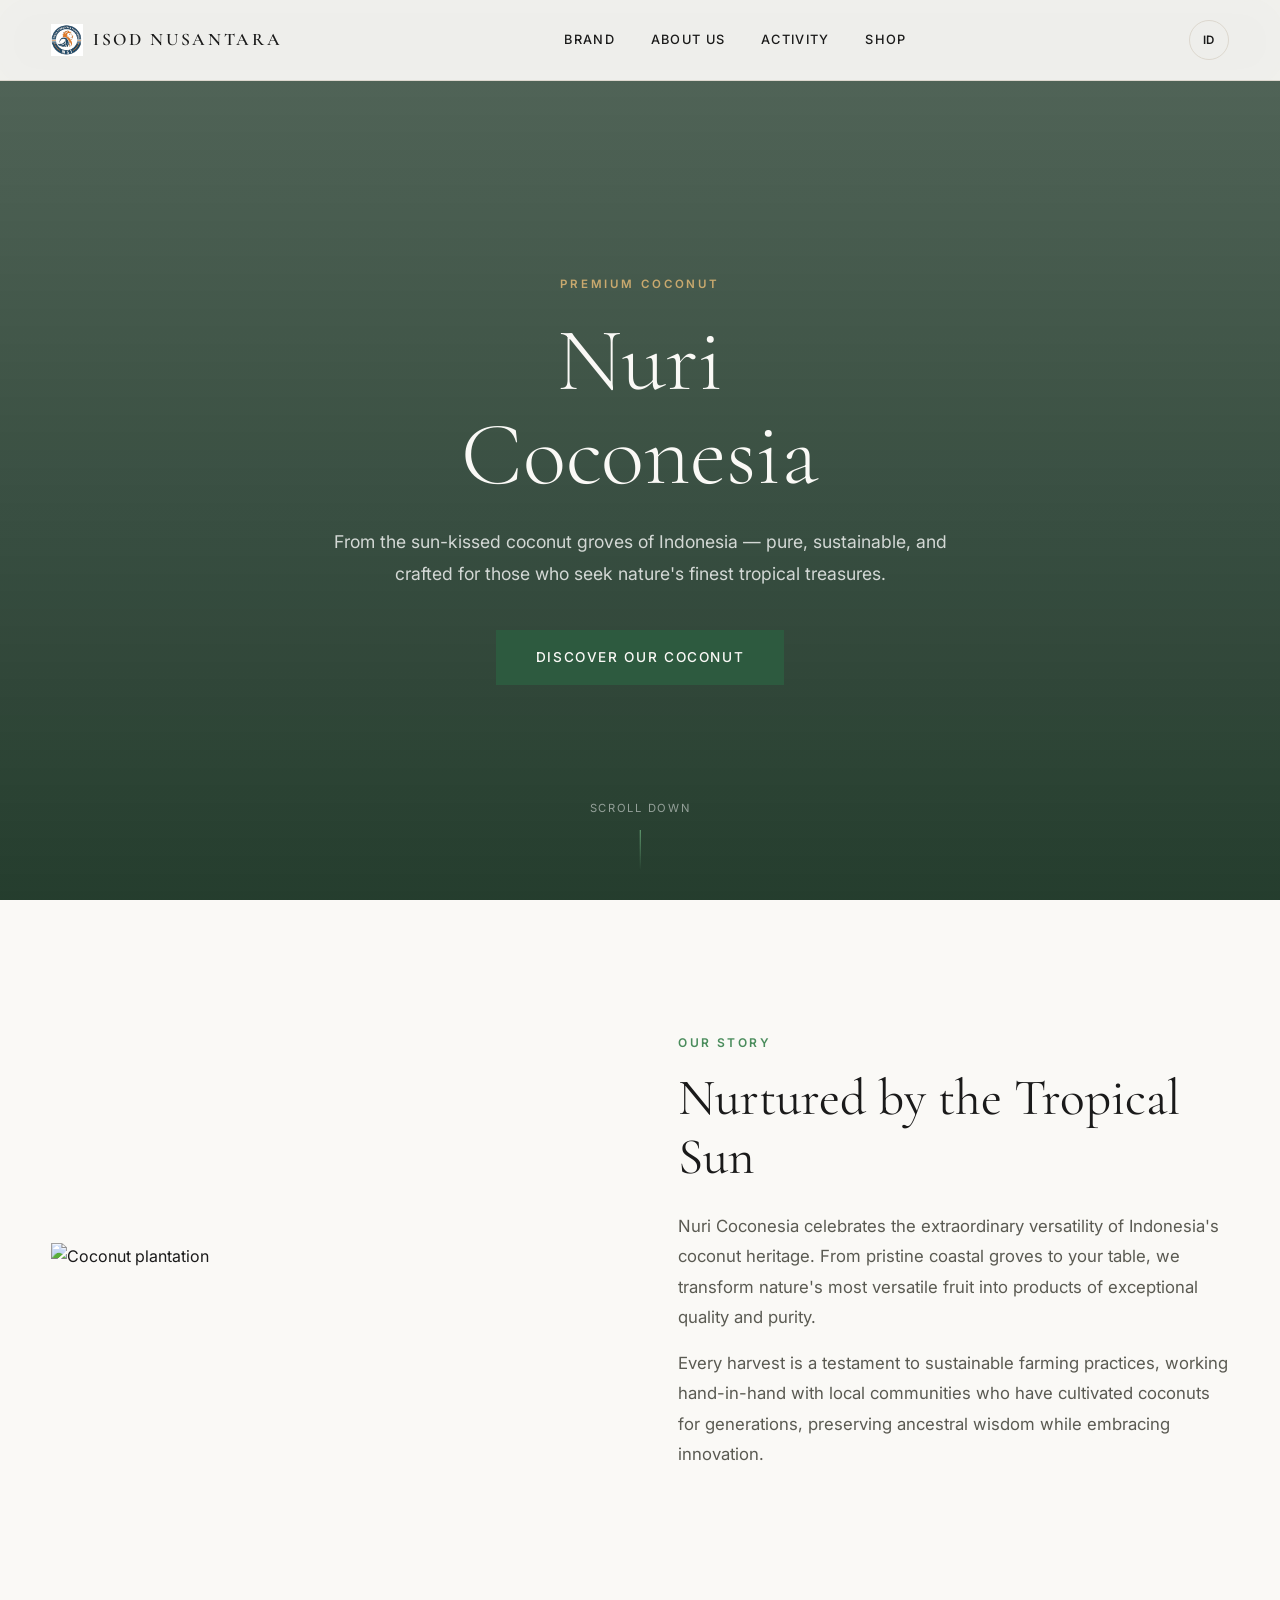
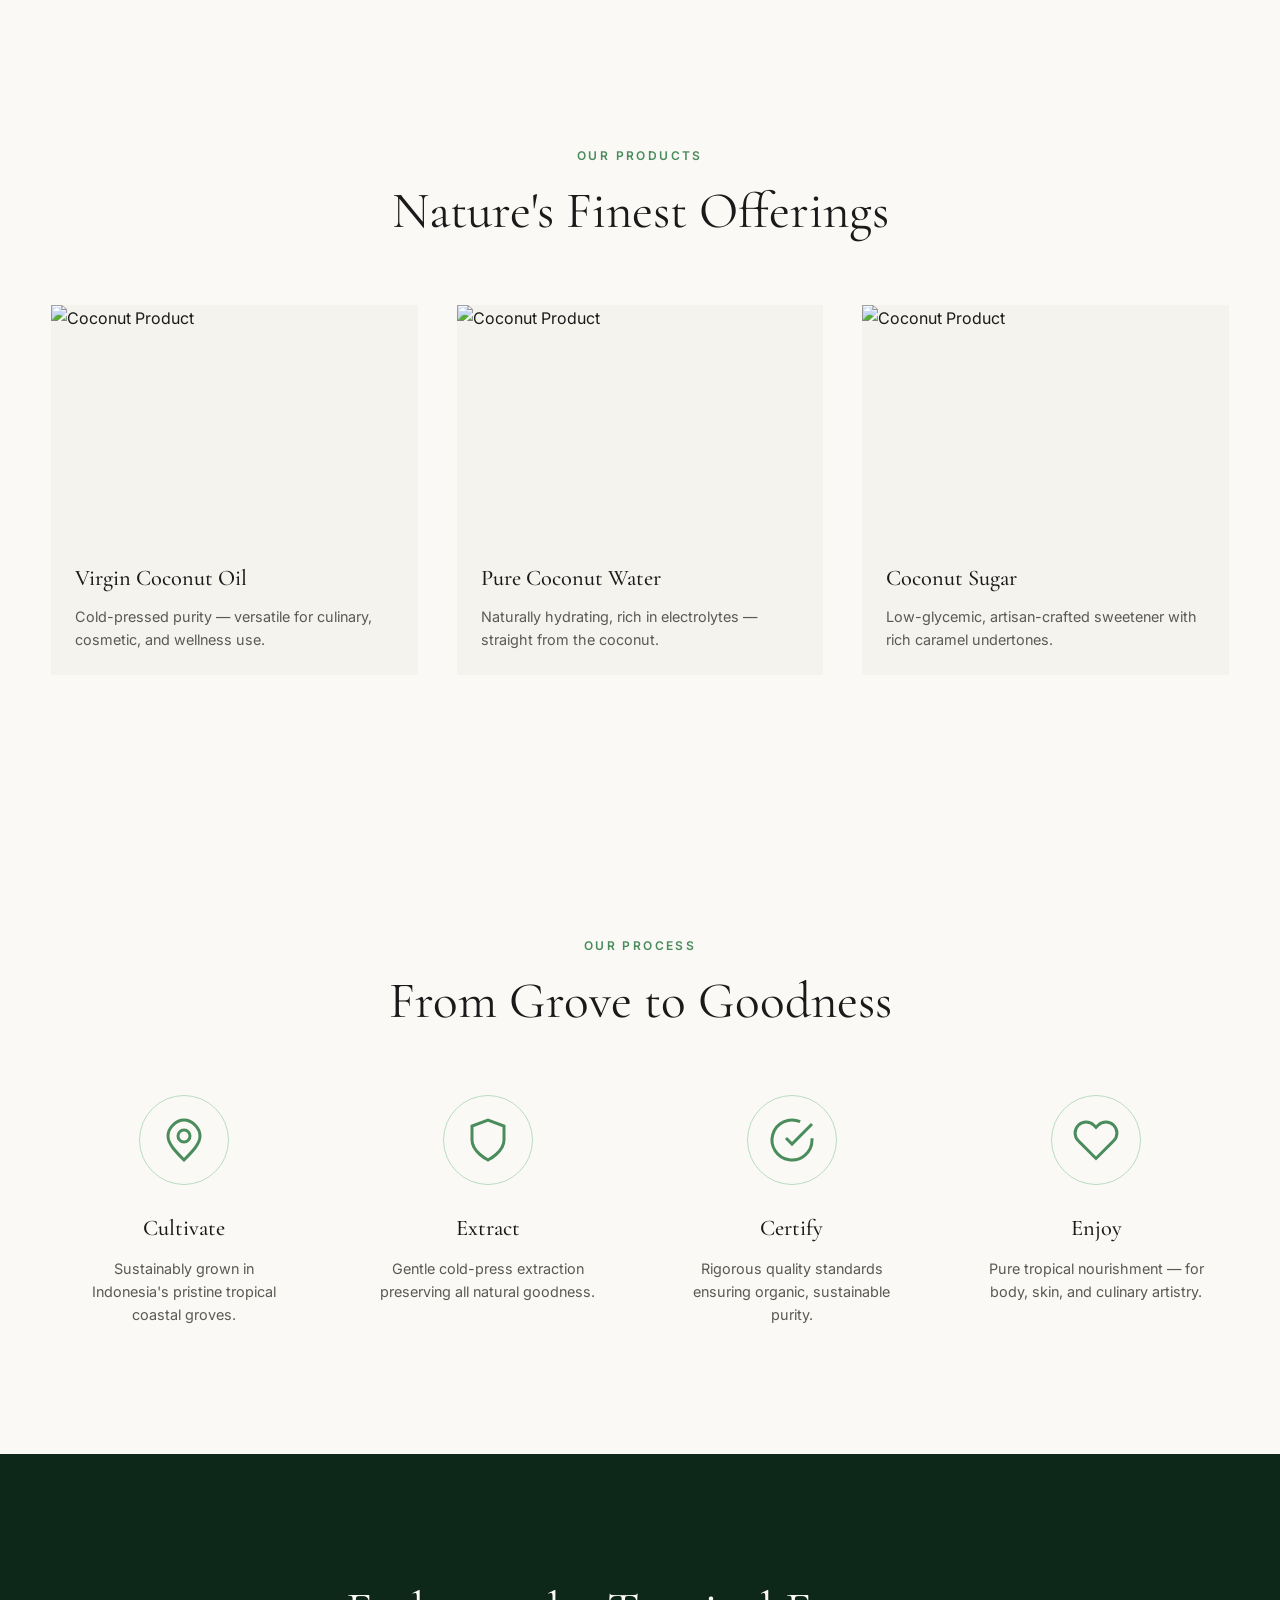
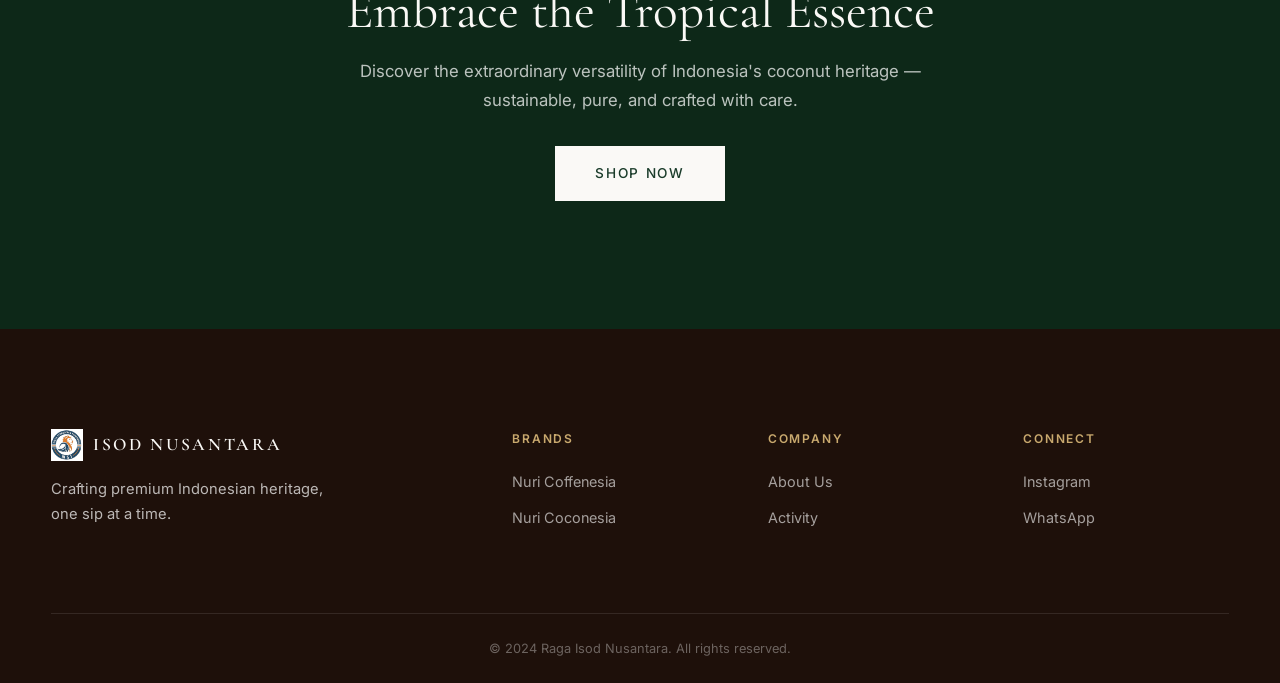
==== coconesia.html @ 6f3e3804 "Add files via upload" ====
<!DOCTYPE html>
<html lang="en">
<head>
    <meta charset="UTF-8">
    <meta name="viewport" content="width=device-width, initial-scale=1.0">
    <title>Nuri Coconesia — RAGA ISOD NUSANTARA</title>
    <link rel="icon" href="assets/img/favicon.png" type="image/x-icon">
    <link rel="preconnect" href="https://fonts.googleapis.com">
    <link rel="preconnect" href="https://fonts.gstatic.com" crossorigin>
    <link href="https://fonts.googleapis.com/css2?family=Cormorant+Garamond:ital,wght@0,300;0,400;0,500;0,600;0,700;1,300;1,400&family=Inter:wght@300;400;500;600&display=swap" rel="stylesheet">
    <link rel="stylesheet" href="style.css">
</head>
<body class="brand-page coconesia-page">

    <!-- Header -->
    <header class="header header-solid" id="header">
        <div class="header-inner">
            <a href="index.html" class="logo">
                <img src="assets/img/favicon.png" alt="Logo" class="logo-img">
                <span class="logo-text">ISOD NUSANTARA</span>
            </a>
            <nav class="nav" id="nav">
                <a href="index.html#brands" class="nav-link" data-i18n="nav_brand">Brand</a>
                <a href="company.html" class="nav-link" data-i18n="nav_about">About Us</a>
                <a href="#activity" class="nav-link" data-i18n="nav_activity">Activity</a>
                <a href="#shop" class="nav-link" data-i18n="nav_shop">Shop</a>
            </nav>
            <div class="header-actions">
                <button class="lang-toggle" id="langToggle" aria-label="Switch Language">
                    <span class="lang-label" id="langLabel">ID</span>
                </button>
                <button class="mobile-menu-btn" id="mobileMenuBtn" aria-label="Menu">
                    <span></span>
                    <span></span>
                    <span></span>
                </button>
            </div>
        </div>
    </header>

    <!-- Mobile Nav Overlay -->
    <div class="mobile-nav-overlay" id="mobileNavOverlay">
        <nav class="mobile-nav">
            <a href="index.html#brands" class="mobile-nav-link" data-i18n="nav_brand">Brand</a>
            <a href="company.html" class="mobile-nav-link" data-i18n="nav_about">About Us</a>
            <a href="#activity" class="mobile-nav-link" data-i18n="nav_activity">Activity</a>
            <a href="#shop" class="mobile-nav-link" data-i18n="nav_shop">Shop</a>
        </nav>
    </div>

    <!-- Hero Section -->
    <section class="brand-hero coconesia-hero">
        <div class="brand-hero-bg"></div>
        <div class="brand-hero-overlay"></div>
        <div class="brand-hero-content">
            <span class="brand-hero-subtitle" data-i18n="coconut_subtitle">Premium Coconut</span>
            <h1 class="brand-hero-title">Nuri<br>Coconesia</h1>
            <p class="brand-hero-desc" data-i18n="coconesia_hero_desc">From the sun-kissed coconut groves of Indonesia — pure, sustainable, and crafted for those who seek nature's finest tropical treasures.</p>
            <a href="#products" class="btn-primary btn-green" data-i18n="coconesia_hero_cta">Discover Our Coconut</a>
        </div>
        <div class="brand-hero-scroll">
            <span data-i18n="scroll_down">Scroll Down</span>
            <div class="scroll-line green"></div>
        </div>
    </section>

    <!-- Story Section -->
    <section class="section brand-story" id="story">
        <div class="container">
            <div class="story-grid">
                <div class="story-image reveal-left">
                    <img src="http://static.photos/nature/640x360/55" alt="Coconut plantation" loading="lazy">
                </div>
                <div class="story-text reveal-right">
                    <span class="section-label label-green" data-i18n="our_story">Our Story</span>
                    <h2 class="section-title" data-i18n="coconesia_story_title">Nurtured by the Tropical Sun</h2>
                    <p class="section-desc" data-i18n="coconesia_story_desc">Nuri Coconesia celebrates the extraordinary versatility of Indonesia's coconut heritage. From pristine coastal groves to your table, we transform nature's most versatile fruit into products of exceptional quality and purity.</p>
                    <p class="section-desc" data-i18n="coconesia_story_desc2">Every harvest is a testament to sustainable farming practices, working hand-in-hand with local communities who have cultivated coconuts for generations, preserving ancestral wisdom while embracing innovation.</p>
                </div>
            </div>
        </div>
    </section>

    <!-- Products Section -->
    <section class="section brand-products" id="products">
        <div class="container">
            <div class="section-header reveal-up">
                <span class="section-label label-green" data-i18n="our_products">Our Products</span>
                <h2 class="section-title" data-i18n="coconesia_products_title">Nature's Finest Offerings</h2>
            </div>
            <div class="products-grid">
                <div class="product-card reveal-up">
                    <div class="product-image">
                        <img src="http://static.photos/minimal/640x360/15" alt="Coconut Product" loading="lazy">
                        <div class="product-overlay overlay-green">
                            <span class="product-tag">Virgin Oil</span>
                        </div>
                    </div>
                    <div class="product-info">
                        <h3 class="product-name">Virgin Coconut Oil</h3>
                        <p class="product-desc" data-i18n="coco_product1_desc">Cold-pressed purity — versatile for culinary, cosmetic, and wellness use.</p>
                    </div>
                </div>
                <div class="product-card reveal-up" style="--delay: 0.15s">
                    <div class="product-image">
                        <img src="http://static.photos/minimal/640x360/25" alt="Coconut Product" loading="lazy">
                        <div class="product-overlay overlay-green">
                            <span class="product-tag">Coconut Water</span>
                        </div>
                    </div>
                    <div class="product-info">
                        <h3 class="product-name">Pure Coconut Water</h3>
                        <p class="product-desc" data-i18n="coco_product2_desc">Naturally hydrating, rich in electrolytes — straight from the coconut.</p>
                    </div>
                </div>
                <div class="product-card reveal-up" style="--delay: 0.3s">
                    <div class="product-image">
                        <img src="http://static.photos/minimal/640x360/40" alt="Coconut Product" loading="lazy">
                        <div class="product-overlay overlay-green">
                            <span class="product-tag">Premium</span>
                        </div>
                    </div>
                    <div class="product-info">
                        <h3 class="product-name">Coconut Sugar</h3>
                        <p class="product-desc" data-i18n="coco_product3_desc">Low-glycemic, artisan-crafted sweetener with rich caramel undertones.</p>
                    </div>
                </div>
            </div>
        </div>
    </section>

    <!-- Process Section -->
    <section class="section brand-process" id="process">
        <div class="container">
            <div class="section-header reveal-up">
                <span class="section-label label-green" data-i18n="our_process">Our Process</span>
                <h2 class="section-title" data-i18n="coconesia_process_title">From Grove to Goodness</h2>
            </div>
            <div class="process-grid">
                <div class="process-step reveal-up">
                    <div class="process-icon icon-green">
                        <svg viewBox="0 0 24 24" fill="none" stroke="currentColor" stroke-width="1.5" width="48" height="48"><path d="M12 2C8 2 4 6 4 10c0 4 4 8 8 12 4-4 8-8 8-12s-4-8-8-8z"/><circle cx="12" cy="10" r="3"/></svg>
                    </div>
                    <h3 class="process-title" data-i18n="process_cultivate">Cultivate</h3>
                    <p class="process-desc" data-i18n="coco_process_cultivate_desc">Sustainably grown in Indonesia's pristine tropical coastal groves.</p>
                </div>
                <div class="process-step reveal-up" style="--delay: 0.15s">
                    <div class="process-icon icon-green">
                        <svg viewBox="0 0 24 24" fill="none" stroke="currentColor" stroke-width="1.5" width="48" height="48"><path d="M12 22s8-4 8-10V5l-8-3-8 3v7c0 6 8 10 8 10z"/></svg>
                    </div>
                    <h3 class="process-title" data-i18n="process_extract">Extract</h3>
                    <p class="process-desc" data-i18n="coco_process_extract_desc">Gentle cold-press extraction preserving all natural goodness.</p>
                </div>
                <div class="process-step reveal-up" style="--delay: 0.3s">
                    <div class="process-icon icon-green">
                        <svg viewBox="0 0 24 24" fill="none" stroke="currentColor" stroke-width="1.5" width="48" height="48"><path d="M22 11.08V12a10 10 0 11-5.93-9.14"/><path d="M22 4L12 14.01l-3-3"/></svg>
                    </div>
                    <h3 class="process-title" data-i18n="process_certify">Certify</h3>
                    <p class="process-desc" data-i18n="coco_process_certify_desc">Rigorous quality standards ensuring organic, sustainable purity.</p>
                </div>
                <div class="process-step reveal-up" style="--delay: 0.45s">
                    <div class="process-icon icon-green">
                        <svg viewBox="0 0 24 24" fill="none" stroke="currentColor" stroke-width="1.5" width="48" height="48"><path d="M20.84 4.61a5.5 5.5 0 00-7.78 0L12 5.67l-1.06-1.06a5.5 5.5 0 00-7.78 7.78l1.06 1.06L12 21.23l7.78-7.78 1.06-1.06a5.5 5.5 0 000-7.78z"/></svg>
                    </div>
                    <h3 class="process-title" data-i18n="process_enjoy">Enjoy</h3>
                    <p class="process-desc" data-i18n="coco_process_enjoy_desc">Pure tropical nourishment — for body, skin, and culinary artistry.</p>
                </div>
            </div>
        </div>
    </section>

    <!-- CTA Section -->
    <section class="section brand-cta cta-green">
        <div class="container">
            <div class="cta-content reveal-up">
                <h2 class="cta-title" data-i18n="coconesia_cta_title">Embrace the Tropical Essence</h2>
                <p class="cta-desc" data-i18n="coconesia_cta_desc">Discover the extraordinary versatility of Indonesia's coconut heritage — sustainable, pure, and crafted with care.</p>
                <a href="#shop" class="btn-primary btn-white" data-i18n="shop_now">Shop Now</a>
            </div>
        </div>
    </section>

    <!-- Footer -->
    <footer class="footer">
        <div class="container">
            <div class="footer-grid">
                <div class="footer-brand">
                    <a href="index.html" class="logo footer-logo">
                        <img src="assets/img/favicon.png" alt="Logo" class="logo-img">
                        <span class="logo-text">ISOD NUSANTARA</span>
                    </a>
                    <p class="footer-tagline" data-i18n="footer_tagline">Crafting premium Indonesian heritage, one sip at a time.</p>
                </div>
                <div class="footer-links">
                    <h4 class="footer-heading" data-i18n="footer_brands">Brands</h4>
                    <a href="coffenesia.html" class="footer-link">Nuri Coffenesia</a>
                    <a href="coconesia.html" class="footer-link">Nuri Coconesia</a>
                </div>
                <div class="footer-links">
                    <h4 class="footer-heading" data-i18n="footer_company">Company</h4>
                    <a href="company.html" class="footer-link" data-i18n="nav_about">About Us</a>
                    <a href="#activity" class="footer-link" data-i18n="nav_activity">Activity</a>
                </div>
                <div class="footer-links">
                    <h4 class="footer-heading" data-i18n="footer_connect">Connect</h4>
                    <a href="https://instagram.com" class="footer-link" target="_blank">Instagram</a>
                    <a href="https://wa.me/6281234567890" class="footer-link" target="_blank">WhatsApp</a>
                </div>
            </div>
            <div class="footer-bottom">
                <p>&copy; 2024 Raga Isod Nusantara. All rights reserved.</p>
            </div>
        </div>
    </footer>

    <!-- Floating WhatsApp -->
    <a href="https://wa.me/6281234567890" target="_blank" class="whatsapp-float whatsapp-float-green" id="whatsappFloat" aria-label="Chat on WhatsApp">
        <svg viewBox="0 0 24 24" fill="currentColor" width="28" height="28">
            <path d="M17.472 14.382c-.297-.149-1.758-.867-2.03-.967-.273-.099-.471-.148-.67.15-.197.297-.767.966-.94 1.164-.173.199-.347.223-.644.075-.297-.15-1.255-.463-2.39-1.475-.883-.788-1.48-1.761-1.653-2.059-.173-.297-.018-.458.13-.606.134-.133.298-.347.446-.52.149-.174.198-.298.298-.497.099-.198.05-.371-.025-.52-.075-.149-.669-1.612-.916-2.207-.242-.579-.487-.5-.669-.51-.173-.008-.371-.01-.57-.01-.198 0-.52.074-.792.372-.272.297-1.04 1.016-1.04 2.479 0 1.462 1.065 2.875 1.213 3.074.149.198 2.096 3.2 5.077 4.487.709.306 1.262.489 1.694.625.712.227 1.36.195 1.871.118.571-.085 1.758-.719 2.006-1.413.248-.694.248-1.289.173-1.413-.074-.124-.272-.198-.57-.347m-5.421 7.403h-.004a9.87 9.87 0 01-5.031-1.378l-.361-.214-3.741.982.998-3.648-.235-.374a9.86 9.86 0 01-1.51-5.26c.001-5.45 4.436-9.884 9.888-9.884 2.64 0 5.122 1.03 6.988 2.898a9.825 9.825 0 012.893 6.994c-.003 5.45-4.437 9.884-9.885 9.884m8.413-18.297A11.815 11.815 0 0012.05 0C5.495 0 .16 5.335.157 11.892c0 2.096.547 4.142 1.588 5.945L.057 24l6.305-1.654a11.882 11.882 0 005.683 1.448h.005c6.554 0 11.89-5.335 11.893-11.893a11.821 11.821 0 00-3.48-8.413z"/>
        </svg>
    </a>

    <script src="script.js"></script>
</body>
</html>
---- style.css ----
/* ========================================
   RAGA ISOD NUSANTARA — Premium Stylesheet
   ======================================== */

/* --- CSS Custom Properties --- */
:root {
    /* Forest Greens */
    --green-900: #0d2818;
    --green-800: #1a3c2a;
    --green-700: #2d5a3f;
    --green-600: #3d7a55;
    --green-500: #4a8c5c;
    --green-400: #6aad7a;
    --green-300: #8fc99b;
    --green-200: #b8dcc0;
    --green-100: #dceee2;

    /* Premium Whites */
    --white: #faf9f6;
    --white-warm: #f5f3ee;
    --cream: #ede8df;
    --linen: #e8e4dc;
    --sand: #d4cfc6;

    /* Rich Coffee Browns */
    --brown-900: #1e100a;
    --brown-800: #3c2415;
    --brown-700: #5c3a28;
    --brown-600: #8b5e3c;
    --brown-500: #a67c52;
    --brown-400: #c9a96e;
    --brown-300: #d4bc94;
    --brown-200: #e5d4b8;
    --brown-100: #f0e8d8;

    /* Accent */
    --gold: #c9a96e;
    --gold-light: #e0c98a;

    /* Neutrals */
    --text-primary: #1a1a1a;
    --text-secondary: #5a5a52;
    --text-tertiary: #8a8a7e;
    --border: #ddd8cf;

    /* Typography */
    --font-display: 'Cormorant Garamond', 'Georgia', serif;
    --font-body: 'Inter', -apple-system, 'Segoe UI', sans-serif;

    /* Spacing */
    --section-padding: clamp(80px, 10vw, 140px);
    --container-max: 1280px;
    --container-narrow: 960px;

    /* Transitions */
    --ease-out: cubic-bezier(0.22, 1, 0.36, 1);
    --ease-in-out: cubic-bezier(0.65, 0, 0.35, 1);
    --duration: 0.5s;
    --duration-fast: 0.3s;
}

/* --- Reset & Base --- */
*,
*::before,
*::after {
    margin: 0;
    padding: 0;
    box-sizing: border-box;
}

html {
    scroll-behavior: smooth;
    font-size: 16px;
    -webkit-font-smoothing: antialiased;
    -moz-osx-font-smoothing: grayscale;
}

body {
    font-family: var(--font-body);
    font-weight: 400;
    line-height: 1.7;
    color: var(--text-primary);
    background-color: var(--white);
    overflow-x: hidden;
}

img {
    max-width: 100%;
    height: auto;
    display: block;
}

a {
    text-decoration: none;
    color: inherit;
    transition: color var(--duration-fast) var(--ease-out);
}

/* --- Utility --- */
.container {
    width: 100%;
    max-width: var(--container-max);
    margin: 0 auto;
    padding: 0 clamp(20px, 4vw, 60px);
}

.section {
    padding: var(--section-padding) 0;
}

/* --- Typography --- */
.section-label {
    display: inline-block;
    font-family: var(--font-body);
    font-size: 0.75rem;
    font-weight: 600;
    letter-spacing: 0.2em;
    text-transform: uppercase;
    color: var(--brown-500);
    margin-bottom: 1rem;
}

.section-label.label-green {
    color: var(--green-500);
}

.section-title {
    font-family: var(--font-display);
    font-size: clamp(2rem, 4vw, 3.5rem);
    font-weight: 400;
    line-height: 1.15;
    color: var(--text-primary);
    margin-bottom: 1.5rem;
}

.section-desc {
    font-size: 1.05rem;
    line-height: 1.8;
    color: var(--text-secondary);
    margin-bottom: 1rem;
}

.section-header {
    text-align: center;
    margin-bottom: clamp(40px, 5vw, 70px);
}

.section-header .section-title {
    max-width: 600px;
    margin-left: auto;
    margin-right: auto;
}

/* --- Buttons --- */
.btn-primary {
    display: inline-flex;
    align-items: center;
    justify-content: center;
    padding: 16px 40px;
    font-family: var(--font-body);
    font-size: 0.85rem;
    font-weight: 500;
    letter-spacing: 0.12em;
    text-transform: uppercase;
    color: var(--white);
    background-color: var(--brown-700);
    border: none;
    cursor: pointer;
    transition: all var(--duration-fast) var(--ease-out);
    position: relative;
    overflow: hidden;
}

.btn-primary::before {
    content: '';
    position: absolute;
    top: 0;
    left: 0;
    width: 100%;
    height: 100%;
    background: var(--brown-800);
    transform: scaleX(0);
    transform-origin: right;
    transition: transform var(--duration) var(--ease-out);
}

.btn-primary:hover::before {
    transform: scaleX(1);
    transform-origin: left;
}

.btn-primary span,
.btn-primary {
    position: relative;
    z-index: 1;
}

.btn-primary:hover {
    color: var(--white);
}

.btn-primary.btn-green {
    background-color: var(--green-700);
}

.btn-primary.btn-green::before {
    background: var(--green-800);
}

.btn-primary.btn-light {
    background-color: transparent;
    border: 1px solid var(--cream);
    color: var(--cream);
}

.btn-primary.btn-light::before {
    background: var(--cream);
}

.btn-primary.btn-light:hover {
    color: var(--brown-900);
}

.btn-primary.btn-white {
    background-color: var(--white);
    color: var(--green-800);
}

.btn-primary.btn-white::before {
    background: var(--green-100);
}

.btn-primary.btn-white:hover {
    color: var(--green-900);
}

/* --- Header --- */
.header {
    position: fixed;
    top: 0;
    left: 0;
    width: 100%;
    z-index: 1000;
    padding: 20px 0;
    transition: all var(--duration-fast) var(--ease-out);
}

.header.header-solid {
    background: rgba(250, 249, 246, 0.95);
    backdrop-filter: blur(20px);
    -webkit-backdrop-filter: blur(20px);
    border-bottom: 1px solid var(--border);
}

.header.header-solid .logo-text,
.header.header-solid .nav-link {
    color: var(--text-primary);
}

.header.header-solid .lang-toggle {
    color: var(--text-primary);
    border-color: var(--border);
}

.header-inner {
    display: flex;
    align-items: center;
    justify-content: space-between;
    max-width: var(--container-max);
    margin: 0 auto;
    padding: 0 clamp(20px, 4vw, 60px);
}

.logo {
    display: flex;
    align-items: center;
    gap: 10px;
    z-index: 10;
}

.logo-img {
    width: 32px;
    height: 32px;
    object-fit: contain;
}

.logo-text {
    font-family: var(--font-display);
    font-size: 1.1rem;
    font-weight: 600;
    letter-spacing: 0.15em;
    text-transform: uppercase;
    color: var(--white);
    transition: color var(--duration-fast) var(--ease-out);
}

.nav {
    display: flex;
    align-items: center;
    gap: 36px;
}

.nav-link {
    font-size: 0.8rem;
    font-weight: 500;
    letter-spacing: 0.1em;
    text-transform: uppercase;
    color: rgba(255, 255, 255, 0.85);
    position: relative;
    padding: 4px 0;
}

.nav-link::after {
    content: '';
    position: absolute;
    bottom: 0;
    left: 0;
    width: 0;
    height: 1px;
    background: currentColor;
    transition: width var(--duration) var(--ease-out);
}

.nav-link:hover::after,
.nav-link.active::after {
    width: 100%;
}

.header-actions {
    display: flex;
    align-items: center;
    gap: 16px;
}

.lang-toggle {
    display: flex;
    align-items: center;
    justify-content: center;
    width: 40px;
    height: 40px;
    border: 1px solid rgba(255, 255, 255, 0.3);
    border-radius: 50%;
    background: transparent;
    color: var(--white);
    cursor: pointer;
    font-family: var(--font-body);
    font-size: 0.72rem;
    font-weight: 600;
    letter-spacing: 0.05em;
    transition: all var(--duration-fast) var(--ease-out);
}

.lang-toggle:hover {
    background: rgba(255, 255, 255, 0.1);
    border-color: rgba(255, 255, 255, 0.6);
}

.header-solid .lang-toggle:hover {
    background: var(--cream);
}

.mobile-menu-btn {
    display: none;
    flex-direction: column;
    justify-content: center;
    align-items: center;
    width: 40px;
    height: 40px;
    background: none;
    border: none;
    cursor: pointer;
    gap: 6px;
    z-index: 10;
}

.mobile-menu-btn span {
    display: block;
    width: 24px;
    height: 2px;
    background: var(--white);
    transition: all var(--duration-fast) var(--ease-out);
}

.header-solid .mobile-menu-btn span {
    background: var(--text-primary);
}

.mobile-menu-btn.active span:nth-child(1) {
    transform: rotate(45deg) translate(6px, 6px);
}

.mobile-menu-btn.active span:nth-child(2) {
    opacity: 0;
}

.mobile-menu-btn.active span:nth-child(3) {
    transform: rotate(-45deg) translate(6px, -6px);
}

/* Mobile Nav */
.mobile-nav-overlay {
    position: fixed;
    top: 0;
    left: 0;
    width: 100%;
    height: 100%;
    background: rgba(250, 249, 246, 0.98);
    backdrop-filter: blur(20px);
    -webkit-backdrop-filter: blur(20px);
    z-index: 999;
    display: flex;
    align-items: center;
    justify-content: center;
    opacity: 0;
    pointer-events: none;
    transition: opacity var(--duration) var(--ease-out);
}

.mobile-nav-overlay.active {
    opacity: 1;
    pointer-events: all;
}

.mobile-nav {
    display: flex;
    flex-direction: column;
    align-items: center;
    gap: 32px;
}

.mobile-nav-link {
    font-family: var(--font-display);
    font-size: 2rem;
    font-weight: 400;
    color: var(--text-primary);
    transition: color var(--duration-fast) var(--ease-out);
}

.mobile-nav-link:hover {
    color: var(--brown-500);
}

/* ========================================
   LANDING PAGE — Split Screen
   ======================================== */

.landing-page {
    overflow: hidden;
}

.split-hero {
    display: flex;
    width: 100vw;
    height: 100vh;
    position: relative;
}

.split-panel {
    position: relative;
    flex: 1;
    display: flex;
    align-items: center;
    justify-content: center;
    overflow: hidden;
    transition: flex var(--duration) var(--ease-out);
    cursor: pointer;
}

.split-bg {
    position: absolute;
    inset: 0;
    background-size: cover;
    background-position: center;
    transition: transform 0.8s var(--ease-out);
}

.split-left .split-bg {
    background-image: url('http://static.photos/nature/1200x630/42');
}

.split-right .split-bg {
    background-image: url('http://static.photos/nature/1200x630/55');
}

.split-panel:hover .split-bg {
    transform: scale(1.05);
}

.split-overlay {
    position: absolute;
    inset: 0;
    transition: opacity var(--duration) var(--ease-out);
}

.split-left .split-overlay {
    background: linear-gradient(135deg, rgba(30, 16, 10, 0.88) 0%, rgba(60, 36, 21, 0.75) 100%);
}

.split-right .split-overlay {
    background: linear-gradient(135deg, rgba(13, 40, 24, 0.88) 0%, rgba(45, 90, 63, 0.75) 100%);
}

.split-content {
    position: relative;
    z-index: 2;
    text-align: center;
    color: var(--white);
    padding: 40px;
    transform: translateY(8px);
    transition: transform var(--duration) var(--ease-out);
}

.split-panel:hover .split-content {
    transform: translateY(0);
}

.split-subtitle {
    display: block;
    font-size: 0.72rem;
    font-weight: 600;
    letter-spacing: 0.25em;
    text-transform: uppercase;
    color: var(--gold);
    margin-bottom: 1.2rem;
}

.split-title {
    font-family: var(--font-display);
    font-size: clamp(2.5rem, 5vw, 5rem);
    font-weight: 300;
    line-height: 1.1;
    margin-bottom: 1.5rem;
}

.split-desc {
    font-size: 0.95rem;
    line-height: 1.7;
    color: rgba(255, 255, 255, 0.75);
    max-width: 380px;
    margin: 0 auto 2rem;
}

.split-cta {
    font-size: 0.78rem;
    font-weight: 500;
    letter-spacing: 0.15em;
    text-transform: uppercase;
    color: var(--gold);
    border-bottom: 1px solid rgba(201, 169, 110, 0.4);
    padding-bottom: 4px;
    transition: all var(--duration-fast) var(--ease-out);
}

.split-panel:hover .split-cta {
    border-color: var(--gold);
}

/* Split hover expansion */
.split-hero:hover .split-panel {
    flex: 0.4;
}

.split-hero:hover .split-panel:hover {
    flex: 0.6;
}

/* Divider line between panels */
.split-border-line {
    position: absolute;
    right: 0;
    top: 10%;
    height: 80%;
    width: 1px;
    background: rgba(255, 255, 255, 0.15);
    z-index: 3;
}

/* ========================================
   BRAND PAGES
   ======================================== */

.brand-hero {
    position: relative;
    min-height: 100vh;
    display: flex;
    align-items: center;
    justify-content: center;
    text-align: center;
    overflow: hidden;
}

.brand-hero-bg {
    position: absolute;
    inset: 0;
    background-size: cover;
    background-position: center;
    transition: transform 0.8s var(--ease-out);
}

.coffenesia-hero .brand-hero-bg {
    background-image: url('http://static.photos/nature/1200x630/88');
}

.coconesia-hero .brand-hero-bg {
    background-image: url('http://static.photos/nature/1200x630/60');
}

.brand-hero-overlay {
    position: absolute;
    inset: 0;
}

.coffenesia-hero .brand-hero-overlay {
    background: linear-gradient(180deg, rgba(30, 16, 10, 0.7) 0%, rgba(30, 16, 10, 0.9) 100%);
}

.coconesia-hero .brand-hero-overlay {
    background: linear-gradient(180deg, rgba(13, 40, 24, 0.7) 0%, rgba(13, 40, 24, 0.9) 100%);
}

.brand-hero-content {
    position: relative;
    z-index: 2;
    color: var(--white);
    max-width: 700px;
    padding: 120px 30px 60px;
}

.brand-hero-subtitle {
    display: block;
    font-size: 0.72rem;
    font-weight: 600;
    letter-spacing: 0.25em;
    text-transform: uppercase;
    color: var(--gold);
    margin-bottom: 1.2rem;
}

.brand-hero-title {
    font-family: var(--font-display);
    font-size: clamp(3rem, 7vw, 6rem);
    font-weight: 300;
    line-height: 1.05;
    margin-bottom: 1.5rem;
}

.brand-hero-desc {
    font-size: 1.1rem;
    line-height: 1.8;
    color: rgba(255, 255, 255, 0.78);
    margin-bottom: 2.5rem;
}

.brand-hero-scroll {
    position: absolute;
    bottom: 30px;
    left: 50%;
    transform: translateX(-50%);
    display: flex;
    flex-direction: column;
    align-items: center;
    gap: 12px;
    color: rgba(255, 255, 255, 0.5);
    font-size: 0.7rem;
    letter-spacing: 0.15em;
    text-transform: uppercase;
    z-index: 2;
}

.scroll-line {
    width: 1px;
    height: 40px;
    background: linear-gradient(to bottom, rgba(255,255,255,0.5), transparent);
    animation: scrollPulse 2s ease-in-out infinite;
}

.scroll-line.green {
    background: linear-gradient(to bottom, var(--green-400), transparent);
}

@keyframes scrollPulse {
    0%, 100% { opacity: 1; transform: scaleY(1); }
    50% { opacity: 0.5; transform: scaleY(0.6); }
}

/* --- Story Section --- */
.story-grid {
    display: grid;
    grid-template-columns: 1fr 1fr;
    gap: clamp(40px, 6vw, 80px);
    align-items: center;
}

.story-image {
    position: relative;
    overflow: hidden;
}

.story-image img {
    width: 100%;
    height: 100%;
    object-fit: cover;
    transition: transform 0.8s var(--ease-out);
}

.story-image:hover img {
    transform: scale(1.03);
}

.story-text .section-label {
    margin-bottom: 1rem;
}

.story-text .section-title {
    margin-bottom: 1.5rem;
}

/* --- Products --- */
.products-grid {
    display: grid;
    grid-template-columns: repeat(3, 1fr);
    gap: clamp(20px, 3vw, 40px);
}

.product-card {
    background: var(--white-warm);
    transition: transform var(--duration-fast) var(--ease-out);
}

.product-card:hover {
    transform: translateY(-6px);
}

.product-image {
    position: relative;
    overflow: hidden;
    aspect-ratio: 16/10;
}

.product-image img {
    width: 100%;
    height: 100%;
    object-fit: cover;
    transition: transform 0.8s var(--ease-out);
}

.product-card:hover .product-image img {
    transform: scale(1.08);
}

.product-overlay {
    position: absolute;
    inset: 0;
    background: rgba(60, 36, 21, 0.5);
    display: flex;
    align-items: flex-end;
    padding: 20px;
    opacity: 0;
    transition: opacity var(--duration-fast) var(--ease-out);
}

.product-overlay.overlay-green {
    background: rgba(13, 40, 24, 0.5);
}

.product-card:hover .product-overlay {
    opacity: 1;
}

.product-tag {
    font-size: 0.7rem;
    font-weight: 600;
    letter-spacing: 0.15em;
    text-transform: uppercase;
    color: var(--white);
    padding: 6px 14px;
    border: 1px solid rgba(255, 255, 255, 0.5);
}

.product-info {
    padding: 24px;
}

.product-name {
    font-family: var(--font-display);
    font-size: 1.4rem;
    font-weight: 500;
    margin-bottom: 8px;
}

.product-desc {
    font-size: 0.9rem;
    color: var(--text-secondary);
    line-height: 1.6;
}

/* --- Process --- */
.process-grid {
    display: grid;
    grid-template-columns: repeat(4, 1fr);
    gap: clamp(20px, 3vw, 40px);
}

.process-step {
    text-align: center;
    transition-delay: var(--delay, 0s);
}

.process-icon {
    display: inline-flex;
    align-items: center;
    justify-content: center;
    width: 90px;
    height: 90px;
    border: 1px solid var(--brown-200);
    border-radius: 50%;
    margin-bottom: 24px;
    color: var(--brown-500);
    transition: all var(--duration-fast) var(--ease-out);
}

.process-step:hover .process-icon {
    background: var(--brown-100);
    border-color: var(--brown-400);
}

.process-icon.icon-green {
    border-color: var(--green-200);
    color: var(--green-500);
}

.process-step:hover .process-icon.icon-green {
    background: var(--green-100);
    border-color: var(--green-400);
}

.process-title {
    font-family: var(--font-display);
    font-size: 1.4rem;
    font-weight: 500;
    margin-bottom: 10px;
}

.process-desc {
    font-size: 0.9rem;
    color: var(--text-secondary);
    line-height: 1.6;
    max-width: 220px;
    margin: 0 auto;
}

/* --- CTA Section --- */
.brand-cta {
    padding: var(--section-padding) 0;
    text-align: center;
}

.brand-cta .container {
    max-width: var(--container-narrow);
}

.coffenesia-page .brand-cta {
    background: var(--brown-900);
    color: var(--white);
}

.coconesia-page .brand-cta.cta-green {
    background: var(--green-900);
    color: var(--white);
}

.company-page .brand-cta {
    background: var(--cream);
}

.brand-cta .cta-title {
    font-family: var(--font-display);
    font-size: clamp(2rem, 4vw, 3.2rem);
    font-weight: 400;
    line-height: 1.15;
    margin-bottom: 1rem;
}

.brand-cta .cta-desc {
    font-size: 1.05rem;
    line-height: 1.7;
    color: rgba(255, 255, 255, 0.72);
    margin-bottom: 2rem;
    max-width: 580px;
    margin-left: auto;
    margin-right: auto;
}

.company-page .cta-desc {
    color: var(--text-secondary);
}

.cta-buttons {
    display: flex;
    gap: 16px;
    justify-content: center;
    flex-wrap: wrap;
}

/* ========================================
   COMPANY PAGE
   ======================================== */

.company-hero {
    position: relative;
    min-height: 70vh;
    display: flex;
    align-items: center;
    justify-content: center;
    text-align: center;
    overflow: hidden;
}

.company-hero-bg {
    position: absolute;
    inset: 0;
    background-image: url('http://static.photos/nature/1200x630/95');
    background-size: cover;
    background-position: center;
}

.company-hero-overlay {
    position: absolute;
    inset: 0;
    background: linear-gradient(180deg, rgba(30, 16, 10, 0.6) 0%, rgba(13, 40, 24, 0.85) 100%);
}

/* Vision Cards */
.vision-grid {
    display: grid;
    grid-template-columns: repeat(3, 1fr);
    gap: clamp(20px, 3vw, 40px);
}

.vision-card {
    background: var(--white-warm);
    padding: clamp(28px, 4vw, 48px);
    text-align: center;
    transition: transform var(--duration-fast) var(--ease-out);
    border: 1px solid transparent;
}

.vision-card:hover {
    transform: translateY(-4px);
    border-color: var(--border);
}

.vision-icon {
    display: inline-flex;
    align-items: center;
    justify-content: center;
    width: 80px;
    height: 80px;
    border: 1px solid var(--brown-200);
    border-radius: 50%;
    margin-bottom: 24px;
    color: var(--brown-500);
}

.vision-icon.icon-green {
    border-color: var(--green-200);
    color: var(--green-500);
}

.vision-icon.icon-brown {
    border-color: var(--brown-200);
    color: var(--brown-500);
}

.vision-title {
    font-family: var(--font-display);
    font-size: 1.5rem;
    font-weight: 500;
    margin-bottom: 12px;
}

.vision-desc {
    font-size: 0.95rem;
    color: var(--text-secondary);
    line-height: 1.7;
}

/* Brands Grid */
.brands-grid {
    display: grid;
    grid-template-columns: 1fr 1fr;
    gap: clamp(20px, 3vw, 40px);
}

.brand-card {
    position: relative;
    min-height: 400px;
    display: flex;
    align-items: flex-end;
    overflow: hidden;
    transition: transform var(--duration-fast) var(--ease-out);
}

.brand-card:hover {
    transform: translateY(-4px);
}

.brand-card-bg {
    position: absolute;
    inset: 0;
    background-size: cover;
    background-position: center;
    transition: transform 0.8s var(--ease-out);
}

.brand-card:hover .brand-card-bg {
    transform: scale(1.06);
}

.brand-card-coffee .brand-card-bg {
    background-image: url('http://static.photos/nature/640x360/42');
}

.brand-card-coconut .brand-card-bg {
    background-image: url('http://static.photos/nature/640x360/55');
}

.brand-card-overlay {
    position: absolute;
    inset: 0;
}

.brand-card-coffee .brand-card-overlay {
    background: linear-gradient(180deg, transparent 30%, rgba(30, 16, 10, 0.85) 100%);
}

.brand-card-coconut .brand-card-overlay {
    background: linear-gradient(180deg, transparent 30%, rgba(13, 40, 24, 0.85) 100%);
}

.brand-card-content {
    position: relative;
    z-index: 2;
    padding: 40px;
    color: var(--white);
}

.brand-card-name {
    font-family: var(--font-display);
    font-size: 1.8rem;
    font-weight: 500;
    margin-bottom: 8px;
}

.brand-card-content p {
    font-size: 0.92rem;
    line-height: 1.6;
    color: rgba(255, 255, 255, 0.75);
    margin-bottom: 16px;
}

.brand-card-link {
    font-size: 0.78rem;
    font-weight: 500;
    letter-spacing: 0.12em;
    text-transform: uppercase;
    color: var(--gold);
    border-bottom: 1px solid rgba(201, 169, 110, 0.4);
    padding-bottom: 2px;
    transition: border-color var(--duration-fast) var(--ease-out);
}

.brand-card:hover .brand-card-link {
    border-color: var(--gold);
}

/* Activity Cards */
.activity-grid {
    display: grid;
    grid-template-columns: repeat(3, 1fr);
    gap: clamp(20px, 3vw, 40px);
}

.activity-card {
    background: var(--white-warm);
    transition: transform var(--duration-fast) var(--ease-out);
    overflow: hidden;
}

.activity-card:hover {
    transform: translateY(-4px);
}

.activity-image {
    aspect-ratio: 16/10;
    overflow: hidden;
}

.activity-image img {
    width: 100%;
    height: 100%;
    object-fit: cover;
    transition: transform 0.8s var(--ease-out);
}

.activity-card:hover .activity-image img {
    transform: scale(1.05);
}

.activity-info {
    padding: 24px;
}

.activity-date {
    font-size: 0.75rem;
    font-weight: 500;
    letter-spacing: 0.1em;
    text-transform: uppercase;
    color: var(--text-tertiary);
    margin-bottom: 8px;
    display: block;
}

.activity-title {
    font-family: var(--font-display);
    font-size: 1.3rem;
    font-weight: 500;
    margin-bottom: 10px;
}

.activity-desc {
    font-size: 0.9rem;
    color: var(--text-secondary);
    line-height: 1.6;
}

/* ========================================
   FOOTER
   ======================================== */

.footer {
    background: var(--brown-900);
    color: rgba(255, 255, 255, 0.7);
    padding: clamp(60px, 8vw, 100px) 0 0;
}

.footer-grid {
    display: grid;
    grid-template-columns: 2fr 1fr 1fr 1fr;
    gap: clamp(24px, 4vw, 50px);
    padding-bottom: clamp(40px, 6vw, 70px);
    border-bottom: 1px solid rgba(255, 255, 255, 0.1);
}

.footer-logo {
    margin-bottom: 16px;
}

.footer-logo .logo-text {
    color: var(--white);
}

.footer-tagline {
    font-size: 0.92rem;
    line-height: 1.7;
    max-width: 280px;
}

.footer-heading {
    font-size: 0.75rem;
    font-weight: 600;
    letter-spacing: 0.15em;
    text-transform: uppercase;
    color: var(--gold);
    margin-bottom: 20px;
}

.footer-link {
    display: block;
    font-size: 0.9rem;
    color: rgba(255, 255, 255, 0.6);
    margin-bottom: 12px;
    transition: color var(--duration-fast) var(--ease-out);
}

.footer-link:hover {
    color: var(--white);
}

.footer-bottom {
    padding: 24px 0;
    text-align: center;
}

.footer-bottom p {
    font-size: 0.8rem;
    color: rgba(255, 255, 255, 0.35);
}

/* ========================================
   WHATSAPP FLOAT
   ======================================== */

.whatsapp-float {
    position: fixed;
    bottom: 28px;
    right: 28px;
    width: 58px;
    height: 58px;
    display: flex;
    align-items: center;
    justify-content: center;
    background: #25D366;
    color: #fff;
    border-radius: 50%;
    z-index: 9000;
    box-shadow: 0 4px 20px rgba(37, 211, 102, 0.45);
    transition: all var(--duration-fast) var(--ease-out);
    animation: waFloat 3s ease-in-out infinite;
}

.whatsapp-float-whatsapp-float-green {
    background: #25D366;
}

.whatsapp-float:hover {
    transform: scale(1.1);
    box-shadow: 0 6px 30px rgba(37, 211, 102, 0.6);
}

@keyframes waFloat {
    0%, 100% { transform: translateY(0); }
    50% { transform: translateY(-6px); }
}

.whatsapp-float:hover {
    animation: none;
    transform: scale(1.1);
}

/* ========================================
   REVEAL ANIMATIONS
   ======================================== */

.reveal-up,
.reveal-left,
.reveal-right {
    opacity: 0;
    transition: opacity 0.8s var(--ease-out), transform 0.8s var(--ease-out);
    transition-delay: var(--delay, 0s);
}

.reveal-up {
    transform: translateY(40px);
}

.reveal-left {
    transform: translateX(-40px);
}

.reveal-right {
    transform: translateX(40px);
}

.reveal-up.revealed,
.reveal-left.revealed,
.reveal-right.revealed {
    opacity: 1;
    transform: translate(0);
}

/* ========================================
   RESPONSIVE
   ======================================== */

@media (max-width: 1024px) {
    .process-grid {
        grid-template-columns: repeat(2, 1fr);
    }

    .activity-grid {
        grid-template-columns: repeat(2, 1fr);
    }

    .footer-grid {
        grid-template-columns: repeat(2, 1fr);
    }
}

@media (max-width: 768px) {
    .nav {
        display: none;
    }

    .mobile-menu-btn {
        display: flex;
    }

    .split-hero {
        flex-direction: column;
    }

    .split-panel {
        flex: none !important;
        height: 50vh;
    }

    .split-hero:hover .split-panel {
        flex: none !important;
    }

    .split-border-line {
        display: none;
    }

    .split-title {
        font-size: clamp(2rem, 6vw, 3rem);
    }

    .brand-hero-content {
        padding: 100px 24px 60px;
    }

    .story-grid {
        grid-template-columns: 1fr;
    }

    .Products-grid {
        grid-template-columns: 1fr;
    }

    .products-grid {
        grid-template-columns: 1fr;
    }

    .process-grid {
        grid-template-columns: 1fr 1fr;
        gap: 30px;
    }

    .vision-grid {
        grid-template-columns: 1fr;
    }

    .brands-grid {
        grid-template-columns: 1fr;
    }

    .activity-grid {
        grid-template-columns: 1fr;
    }

    .footer-grid {
        grid-template-columns: 1fr;
    }

    .split-desc {
        display: none;
    }

    .brand-hero-title {
        font-size: clamp(2.5rem, 10vw, 4rem);
    }
}

@media (max-width: 480px) {
    .process-grid {
        grid-template-columns: 1fr;
    }

    .cta-buttons {
        flex-direction: column;
        align-items: center;
    }

    .mobile-menu-btn span {
        width: 20px;
    }
}

/* Smooth page transitions */
body {
    animation: pageIn 0.6s var(--ease-out) forwards;
}

@keyframes pageIn {
    from {
        opacity: 0;
    }
    to {
        opacity: 1;
    }
}

/* Selection styling */
::selection {
    background: var(--brown-500);
    color: var(--white);
}

/* Smooth scrollbar */
::-webkit-scrollbar {
    width: 8px;
}

::-webkit-scrollbar-track {
    background: var(--white-warm);
}

::-webkit-scrollbar-thumb {
    background: var(--sand);
    border-radius: 4px;
}

::-webkit-scrollbar-thumb:hover {
    background: var(--brown-400);
}
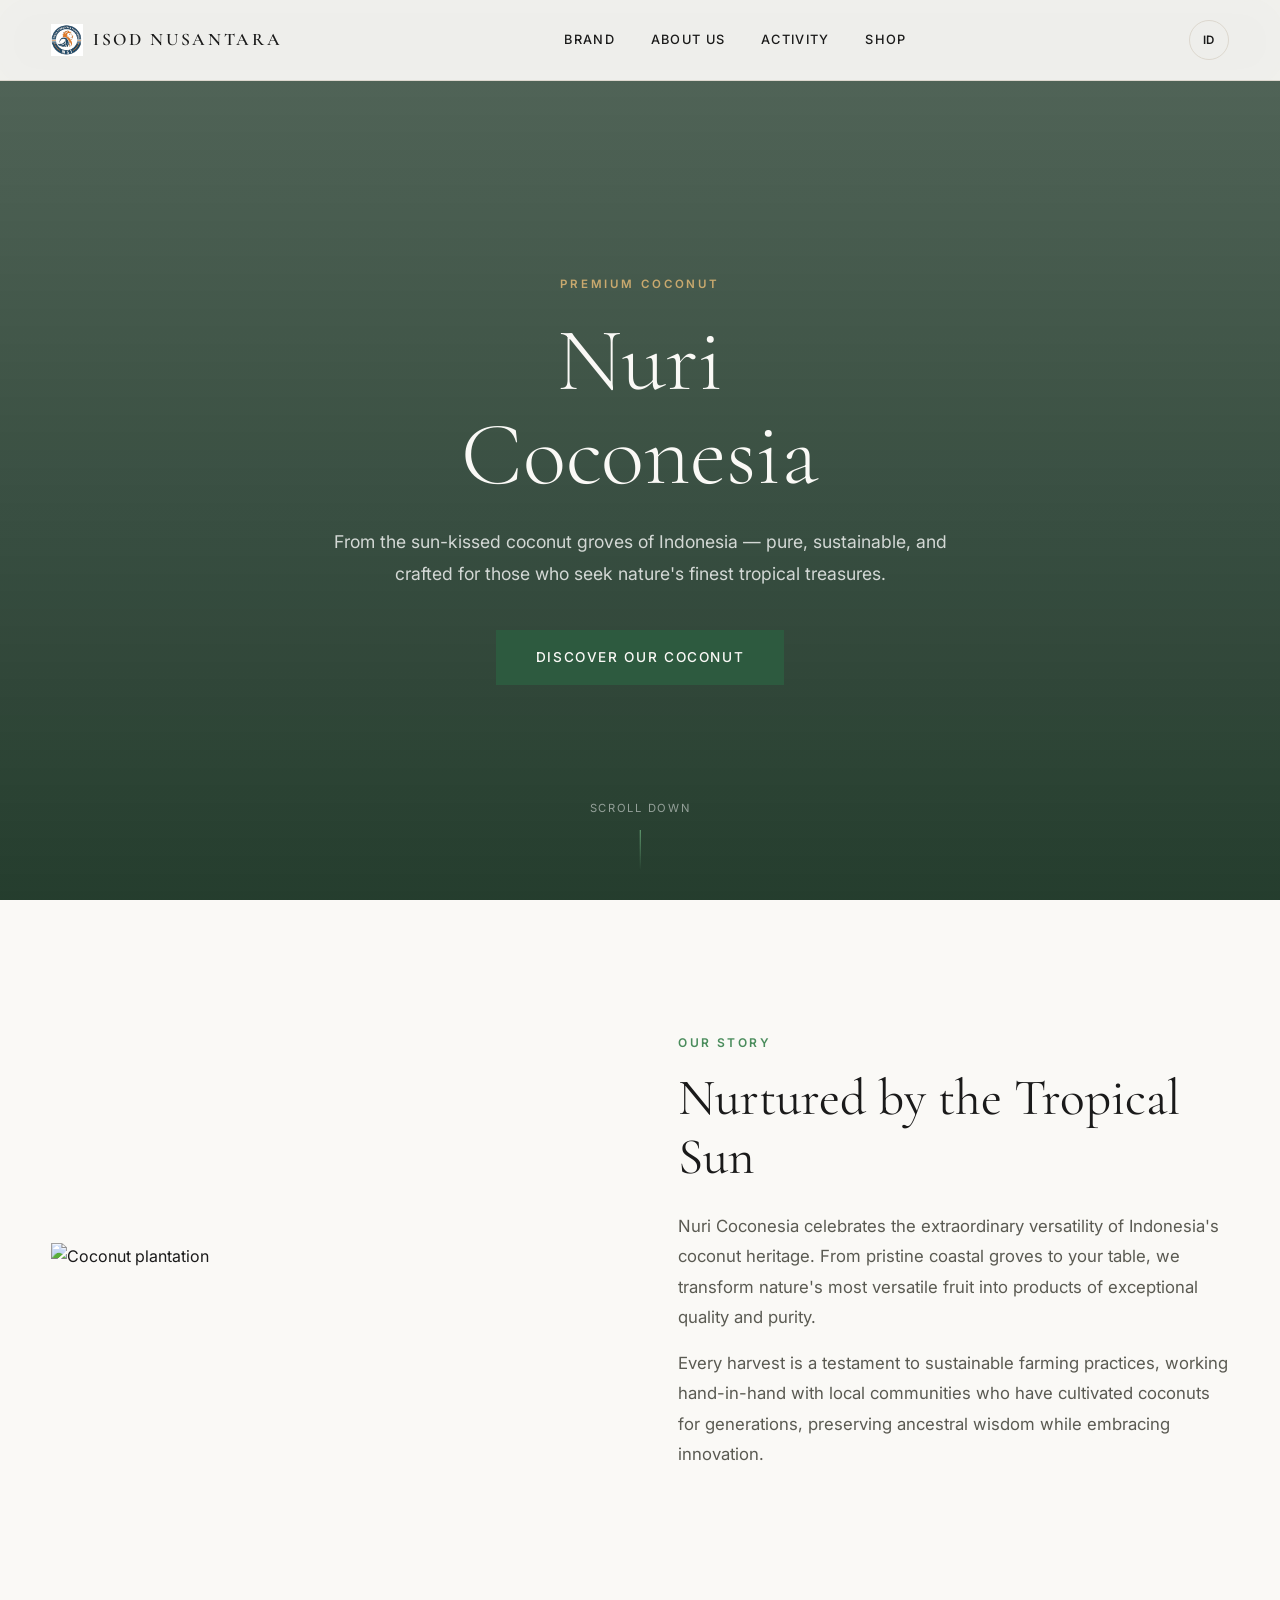
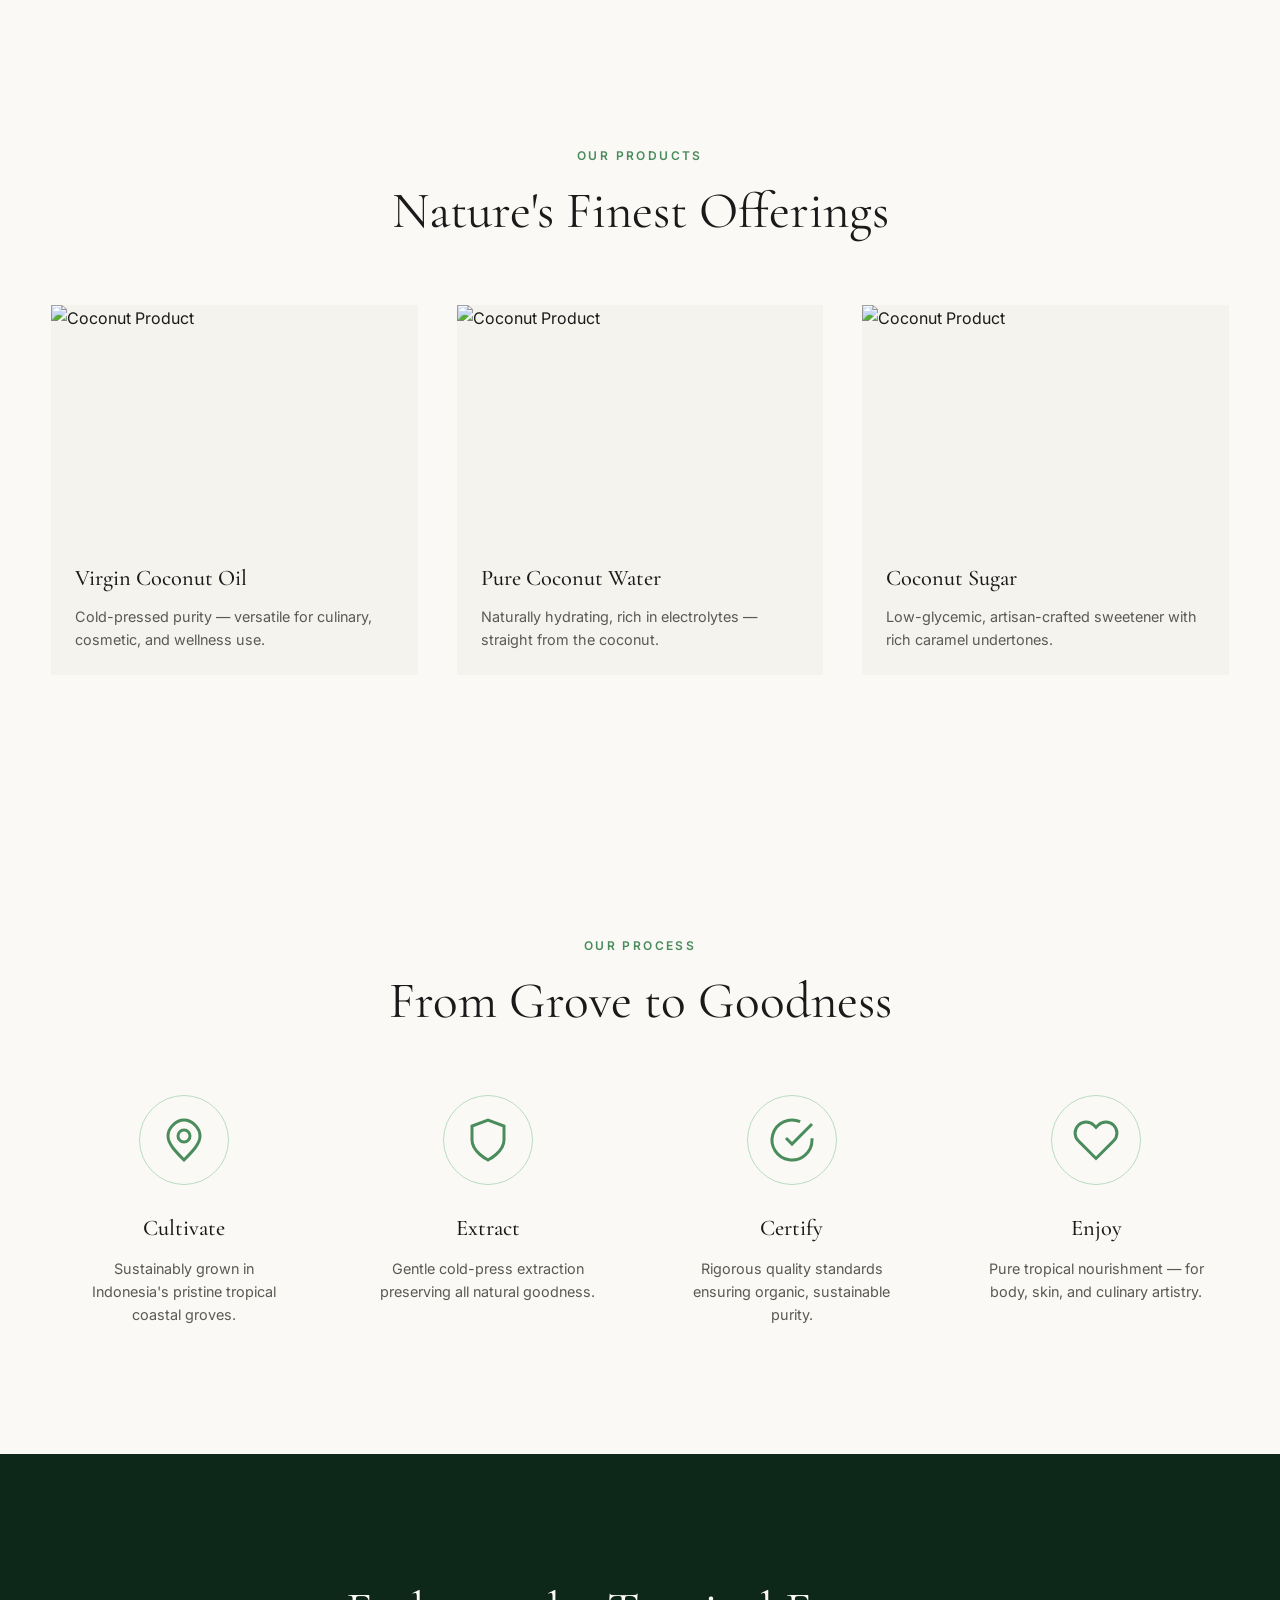
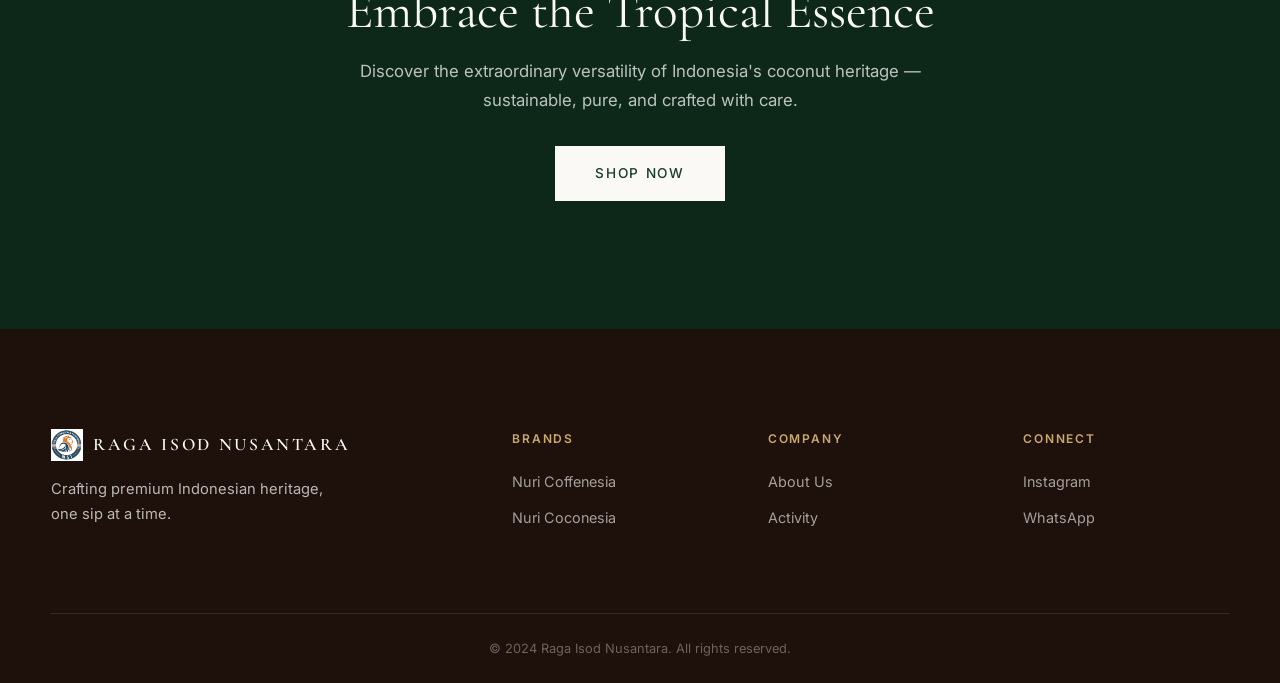
==== commit f5621af2: "Add files via upload" ====
--- a/coconesia.html
+++ b/coconesia.html
@@ -187,7 +187,7 @@
                 <div class="footer-brand">
                     <a href="index.html" class="logo footer-logo">
                         <img src="assets/img/favicon.png" alt="Logo" class="logo-img">
-                        <span class="logo-text">ISOD NUSANTARA</span>
+                        <span class="logo-text">RAGA ISOD NUSANTARA</span>
                     </a>
                     <p class="footer-tagline" data-i18n="footer_tagline">Crafting premium Indonesian heritage, one sip at a time.</p>
                 </div>
--- a/style.css
+++ b/style.css
@@ -670,7 +670,7 @@
 .scroll-line {
     width: 1px;
     height: 40px;
-    background: linear-gradient(to bottom, rgba(255,255,255,0.5), transparent);
+    background: linear-gradient(to bottom, rgba(255, 255, 255, 0.5), transparent);
     animation: scrollPulse 2s ease-in-out infinite;
 }
 
@@ -679,8 +679,17 @@
 }
 
 @keyframes scrollPulse {
-    0%, 100% { opacity: 1; transform: scaleY(1); }
-    50% { opacity: 0.5; transform: scaleY(0.6); }
+
+    0%,
+    100% {
+        opacity: 1;
+        transform: scaleY(1);
+    }
+
+    50% {
+        opacity: 0.5;
+        transform: scaleY(0.6);
+    }
 }
 
 /* --- Story Section --- */
@@ -1229,8 +1238,15 @@
 }
 
 @keyframes waFloat {
-    0%, 100% { transform: translateY(0); }
-    50% { transform: translateY(-6px); }
+
+    0%,
+    100% {
+        transform: translateY(0);
+    }
+
+    50% {
+        transform: translateY(-6px);
+    }
 }
 
 .whatsapp-float:hover {
@@ -1387,6 +1403,7 @@
     from {
         opacity: 0;
     }
+
     to {
         opacity: 1;
     }
@@ -1414,4 +1431,6 @@
 
 ::-webkit-scrollbar-thumb:hover {
     background: var(--brown-400);
-}+
+}
+
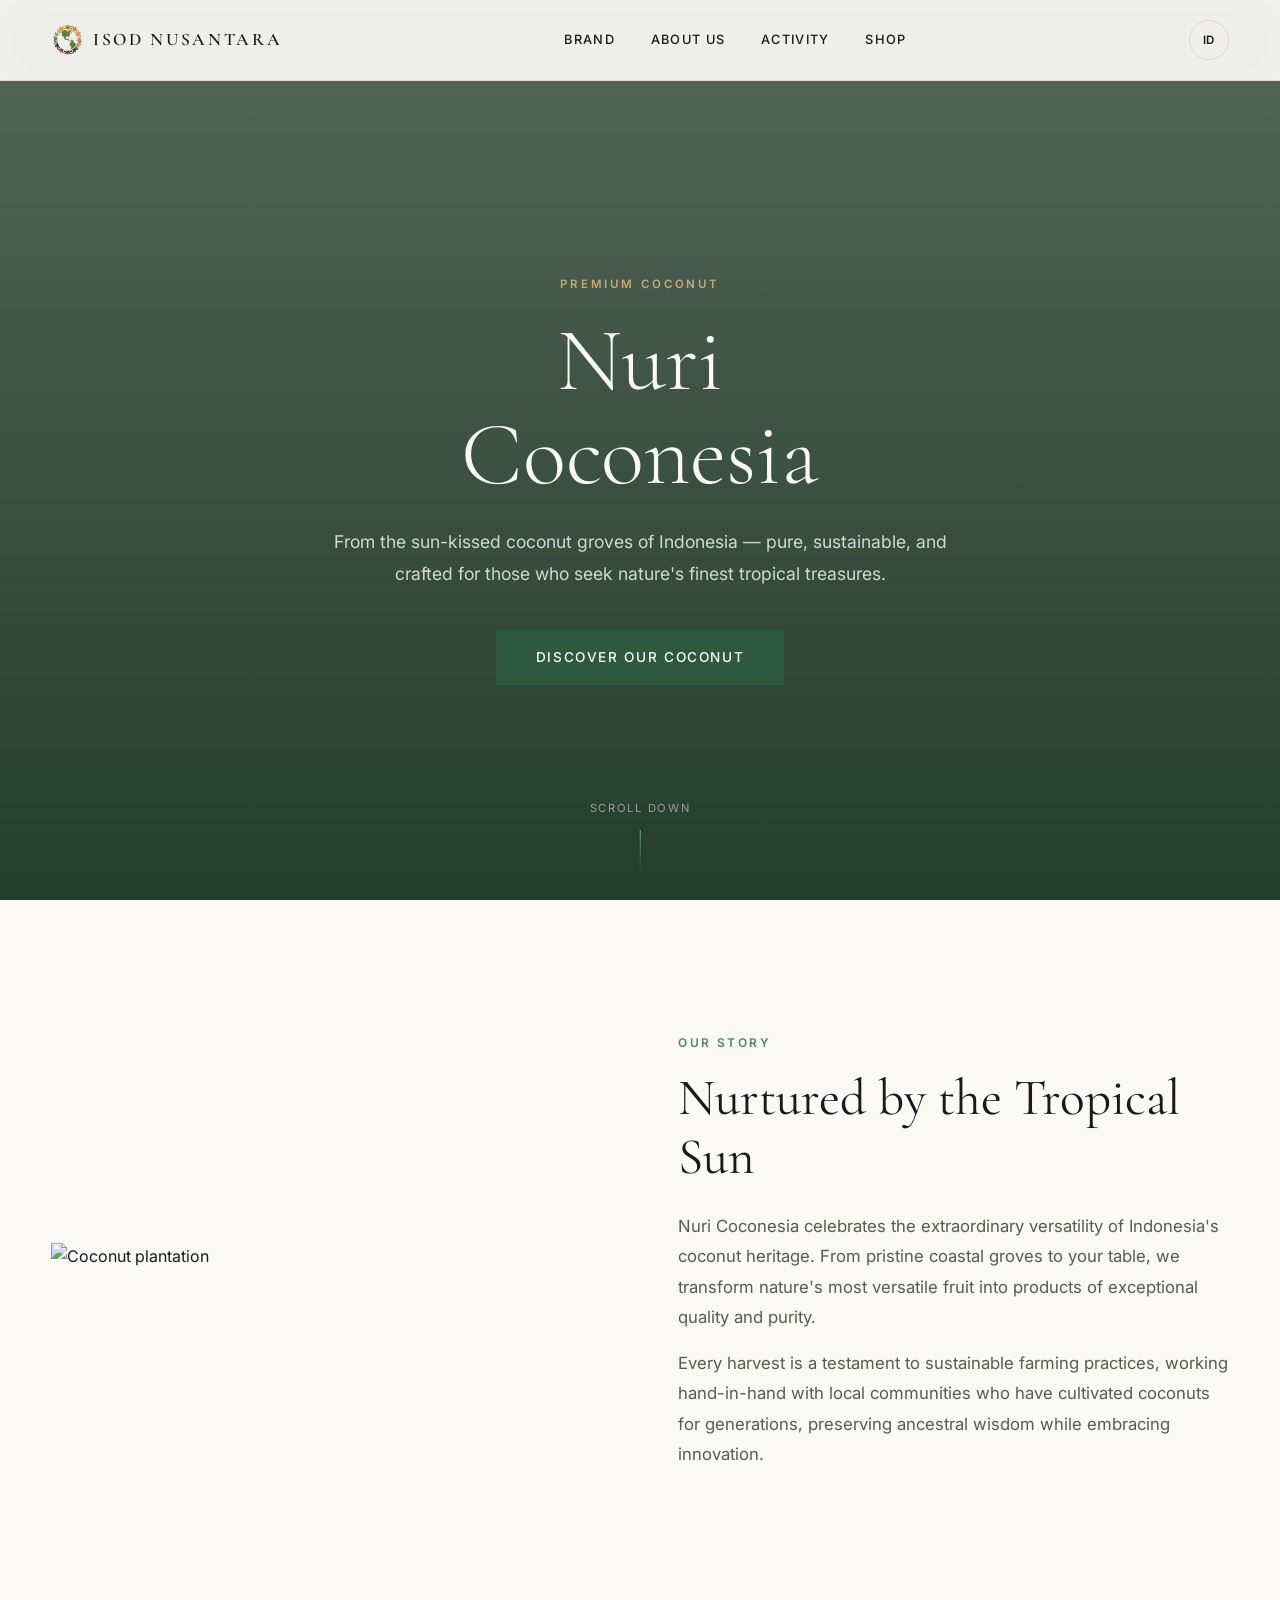
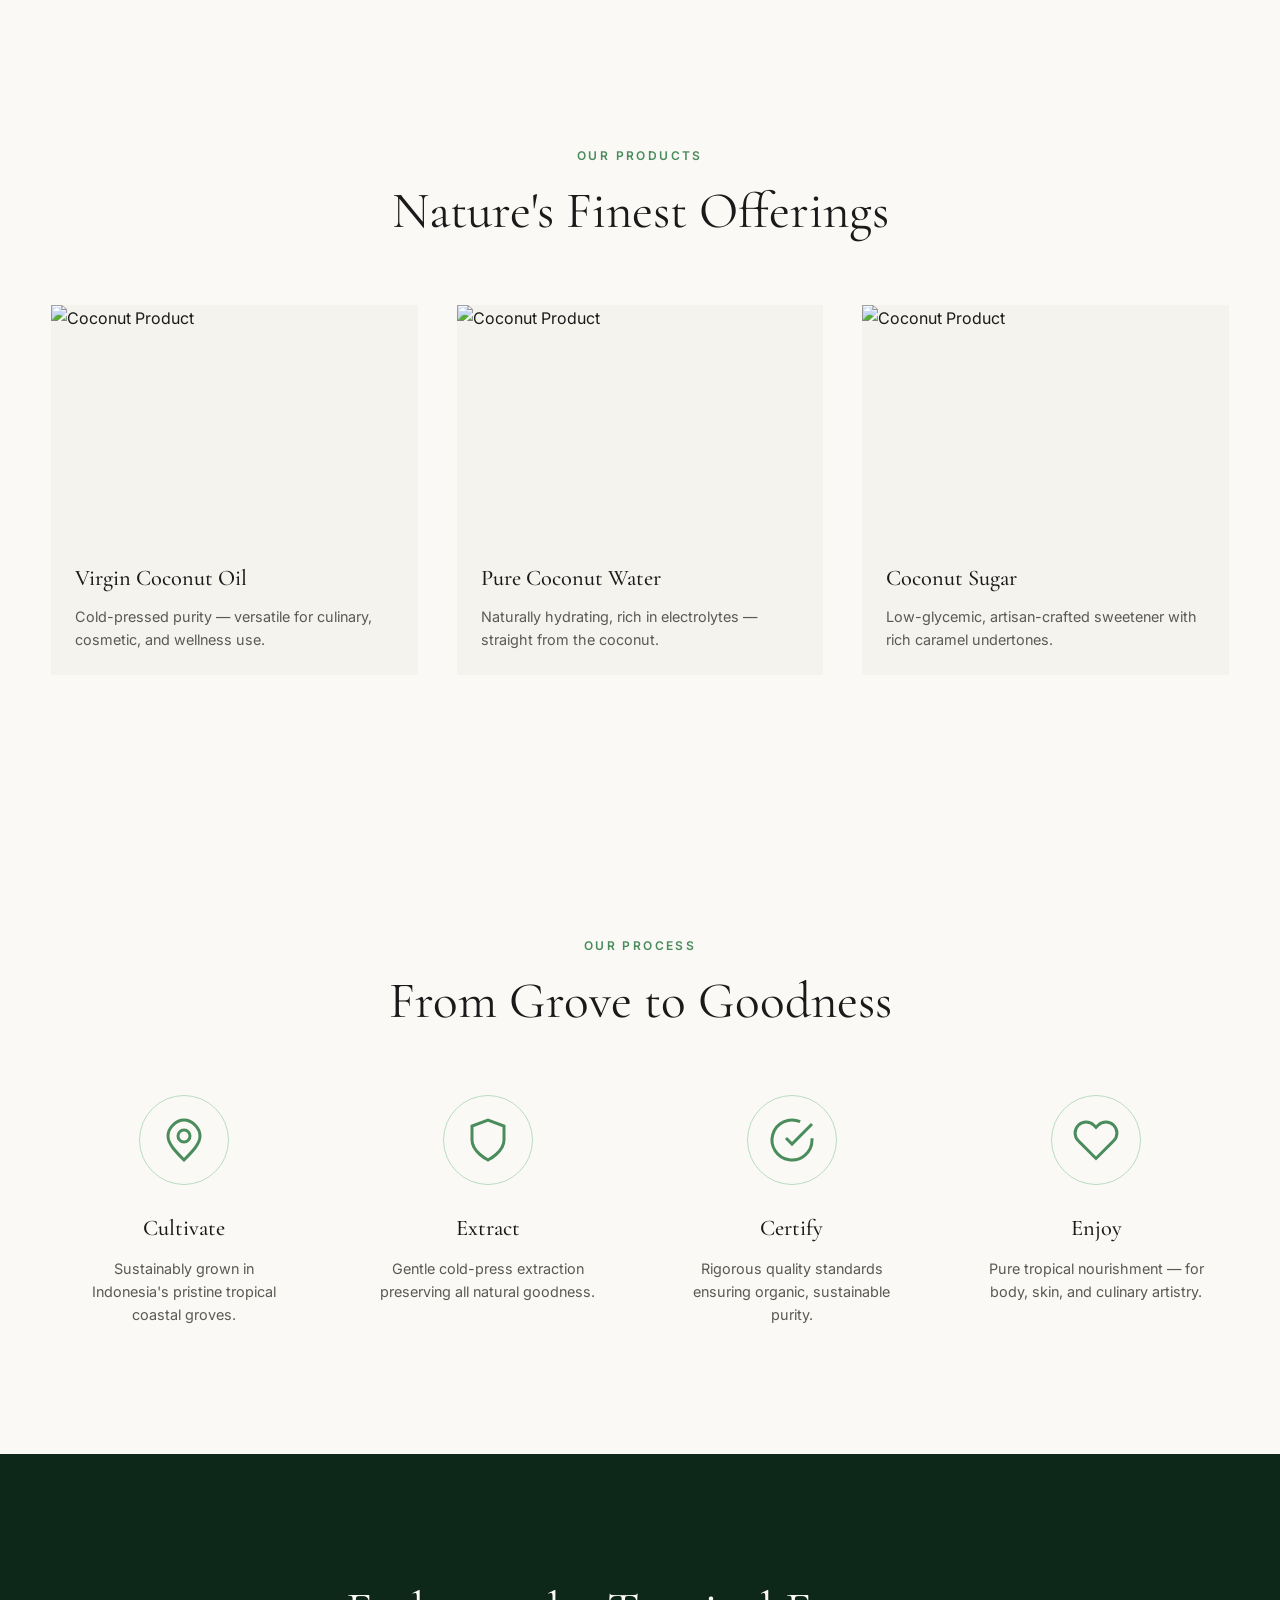
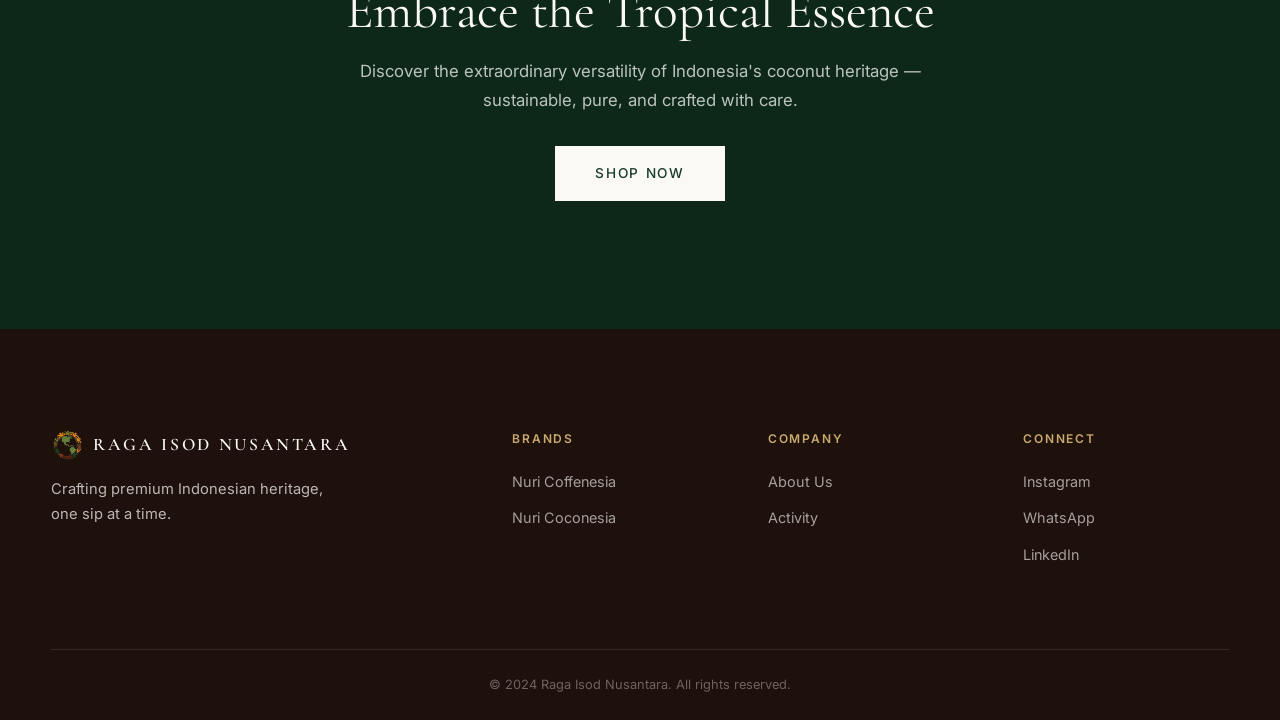
==== commit d17f7262: "Add files via upload" ====
--- a/coconesia.html
+++ b/coconesia.html
@@ -205,6 +205,7 @@
                     <h4 class="footer-heading" data-i18n="footer_connect">Connect</h4>
                     <a href="https://instagram.com" class="footer-link" target="_blank">Instagram</a>
                     <a href="https://wa.me/6281234567890" class="footer-link" target="_blank">WhatsApp</a>
+                    <a href="https://linkedin.com/company/nama-perusahaan-kamu" class="footer-link">LinkedIn</a>
                 </div>
             </div>
             <div class="footer-bottom">
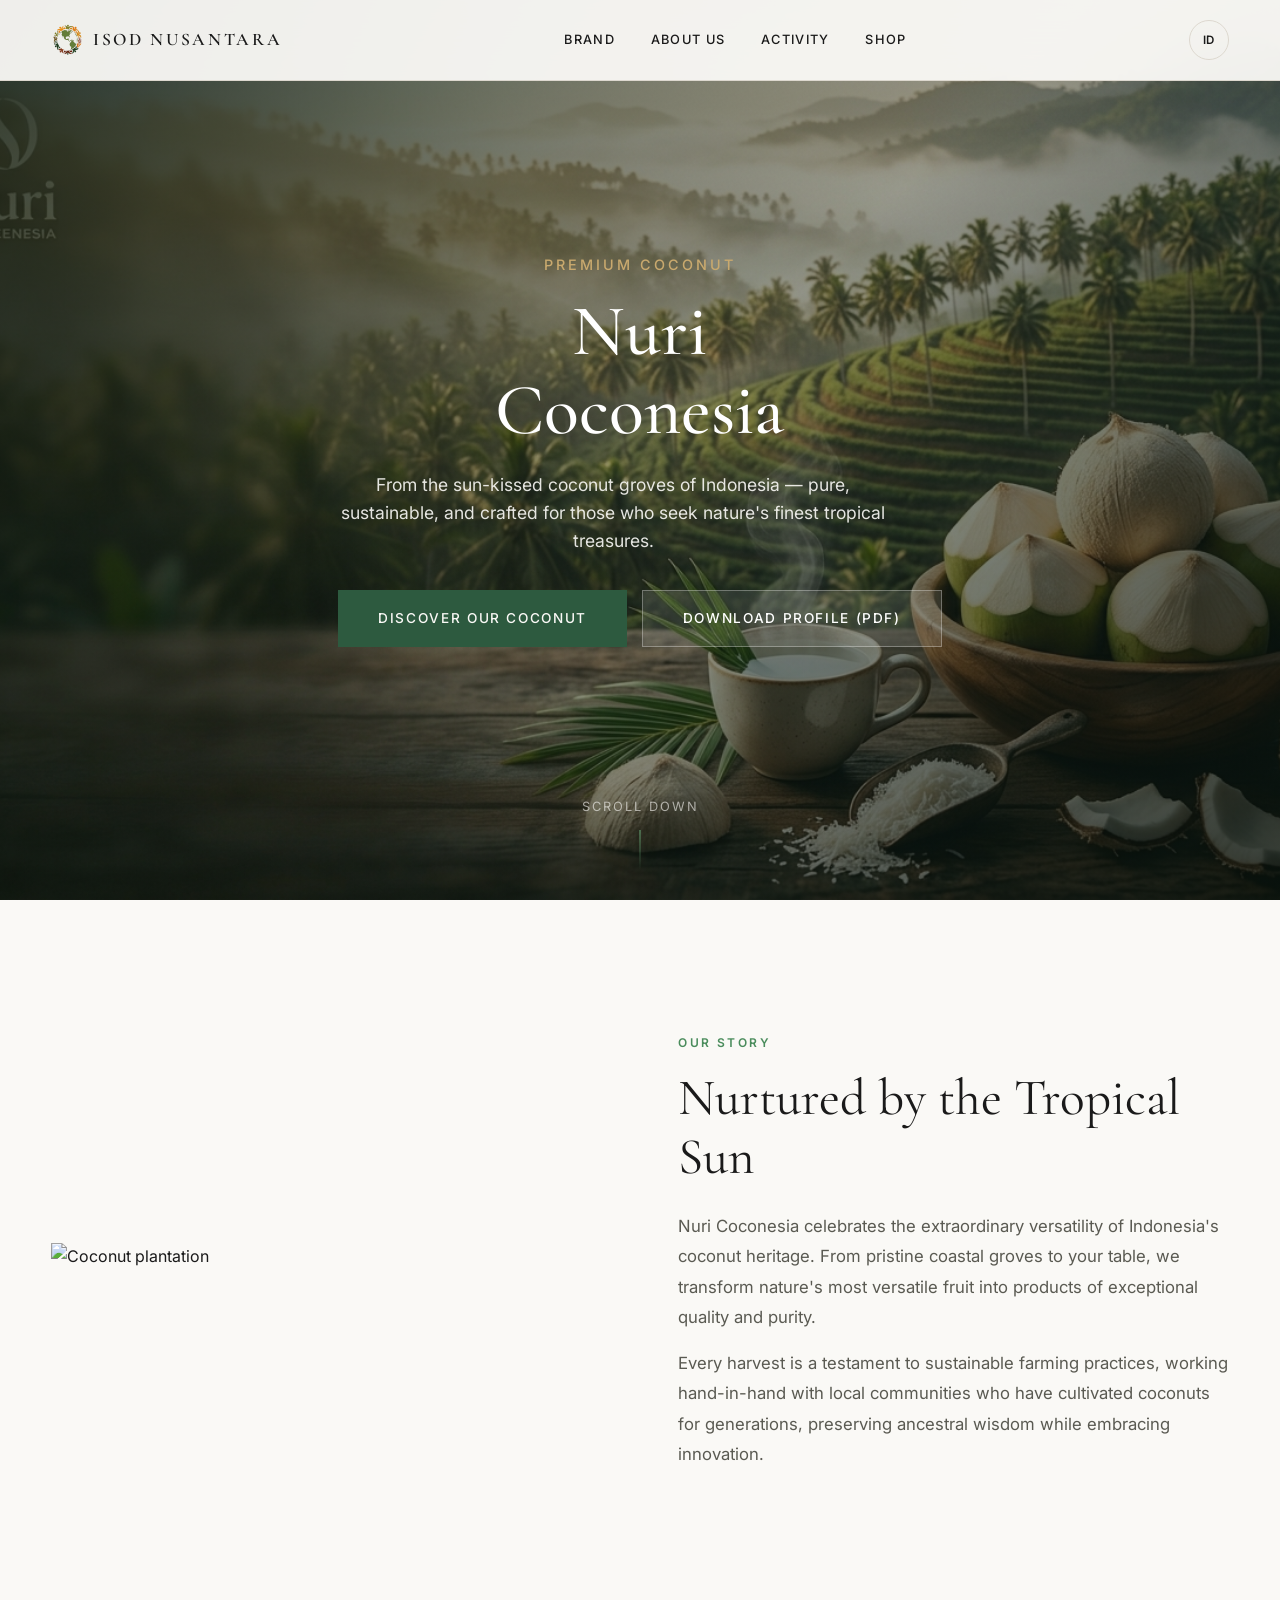
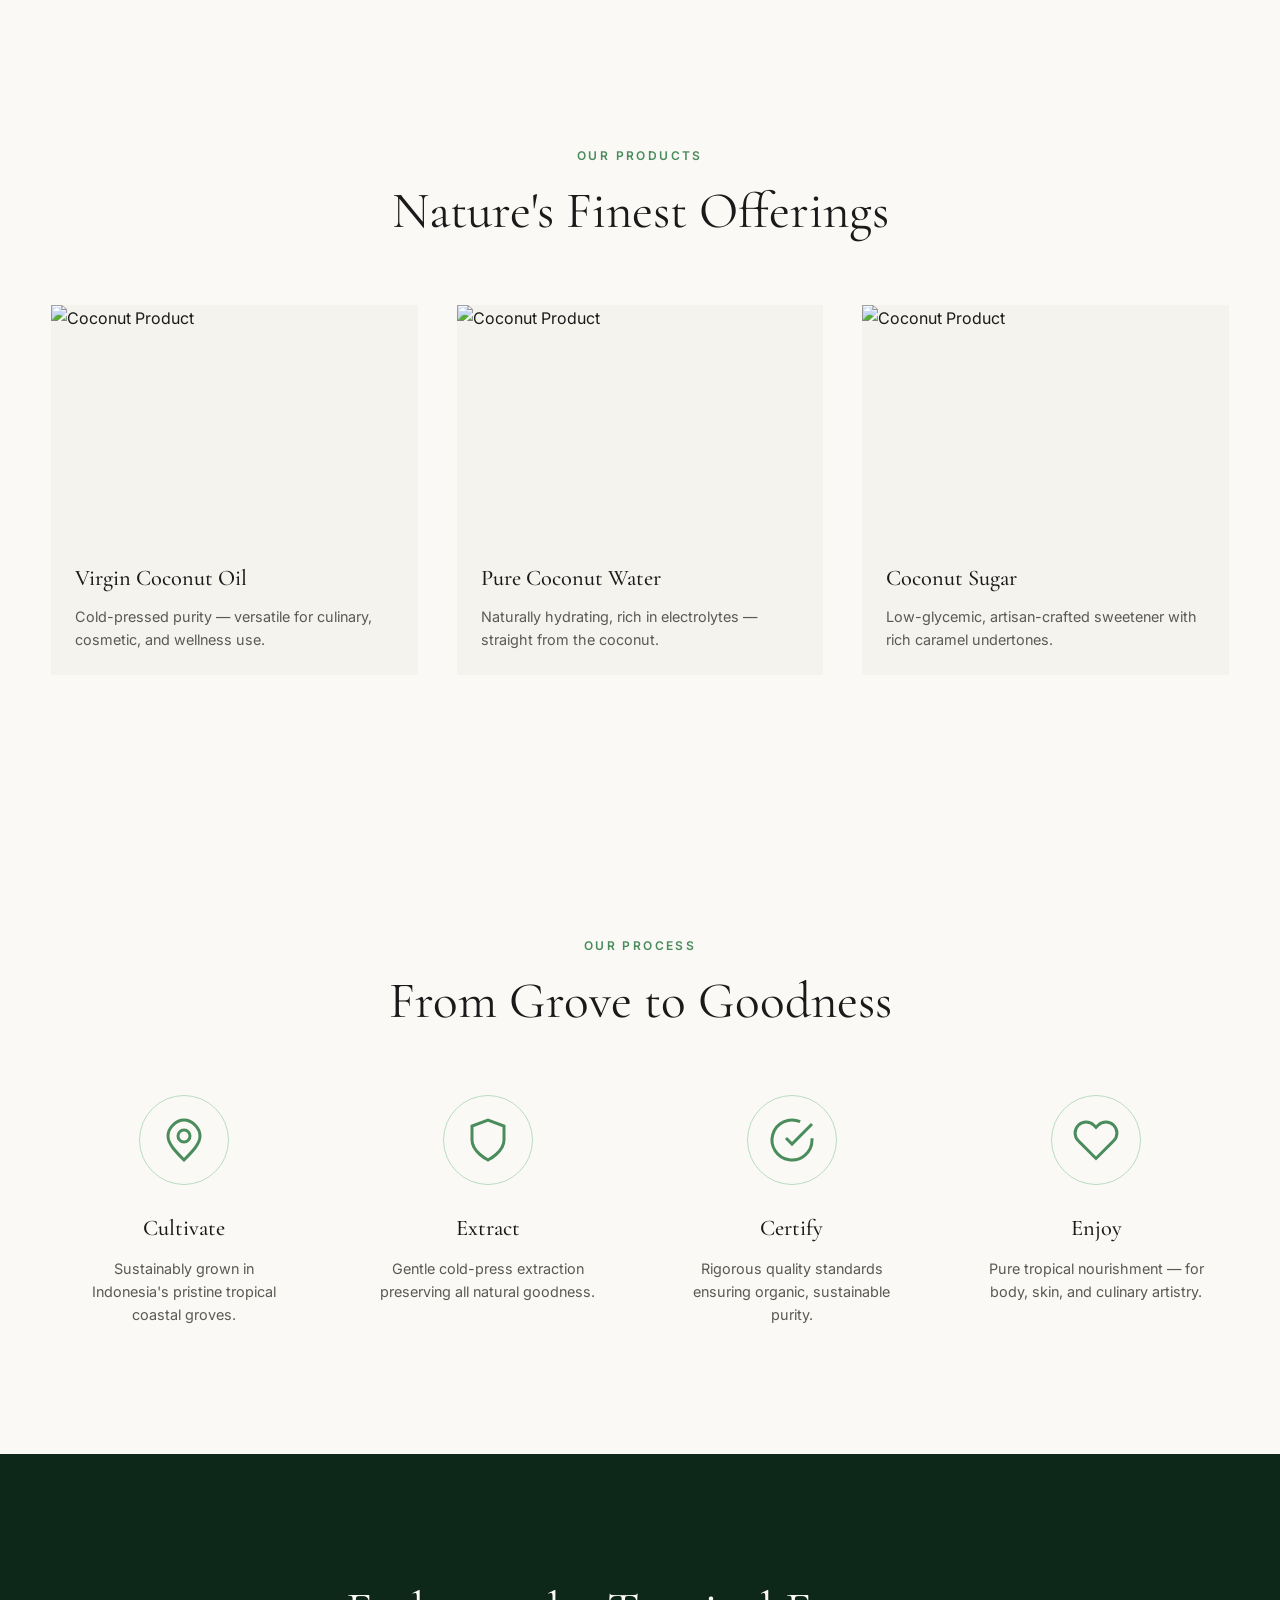
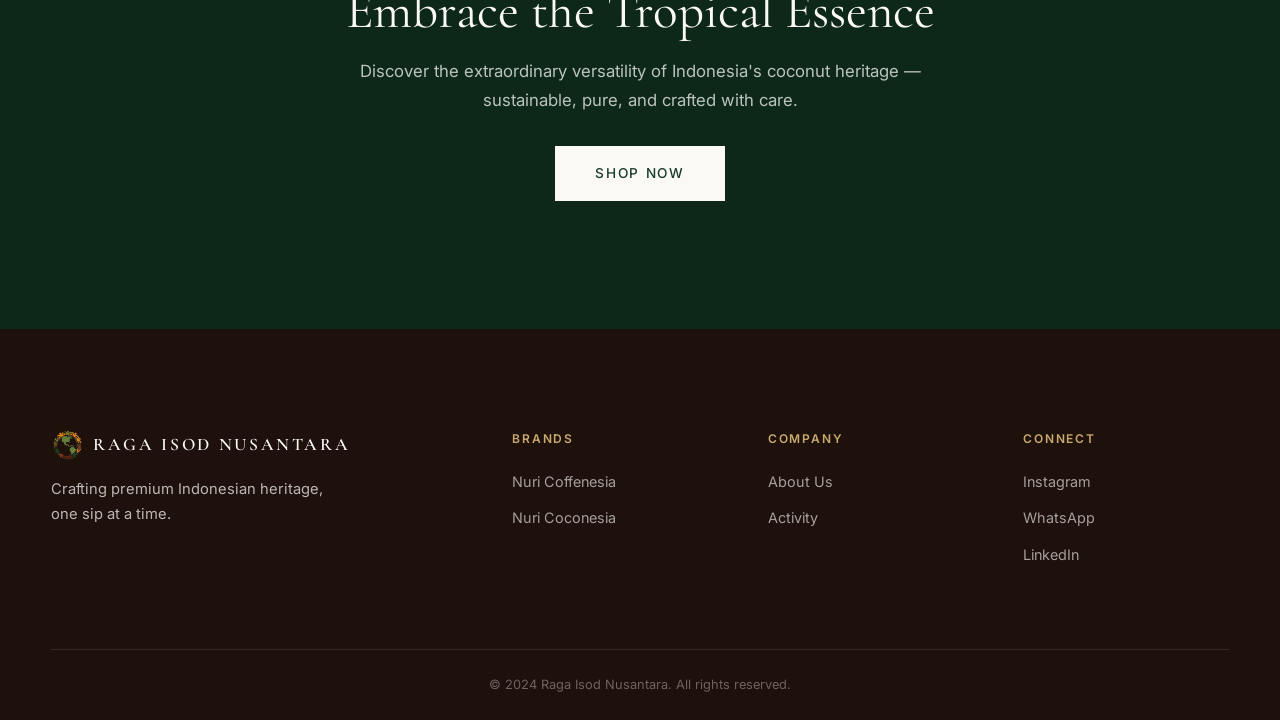
==== commit 1cb327a4: "Add files via upload" ====
--- a/coconesia.html
+++ b/coconesia.html
@@ -1,5 +1,6 @@
 <!DOCTYPE html>
 <html lang="en">
+
 <head>
     <meta charset="UTF-8">
     <meta name="viewport" content="width=device-width, initial-scale=1.0">
@@ -7,9 +8,12 @@
     <link rel="icon" href="assets/img/favicon.png" type="image/x-icon">
     <link rel="preconnect" href="https://fonts.googleapis.com">
     <link rel="preconnect" href="https://fonts.gstatic.com" crossorigin>
-    <link href="https://fonts.googleapis.com/css2?family=Cormorant+Garamond:ital,wght@0,300;0,400;0,500;0,600;0,700;1,300;1,400&family=Inter:wght@300;400;500;600&display=swap" rel="stylesheet">
+    <link
+        href="https://fonts.googleapis.com/css2?family=Cormorant+Garamond:ital,wght@0,300;0,400;0,500;0,600;0,700;1,300;1,400&family=Inter:wght@300;400;500;600&display=swap"
+        rel="stylesheet">
     <link rel="stylesheet" href="style.css">
 </head>
+
 <body class="brand-page coconesia-page">
 
     <!-- Header -->
@@ -49,17 +53,49 @@
     </div>
 
     <!-- Hero Section -->
-    <section class="brand-hero coconesia-hero">
-        <div class="brand-hero-bg"></div>
-        <div class="brand-hero-overlay"></div>
-        <div class="brand-hero-content">
-            <span class="brand-hero-subtitle" data-i18n="coconut_subtitle">Premium Coconut</span>
-            <h1 class="brand-hero-title">Nuri<br>Coconesia</h1>
-            <p class="brand-hero-desc" data-i18n="coconesia_hero_desc">From the sun-kissed coconut groves of Indonesia — pure, sustainable, and crafted for those who seek nature's finest tropical treasures.</p>
-            <a href="#products" class="btn-primary btn-green" data-i18n="coconesia_hero_cta">Discover Our Coconut</a>
-        </div>
-        <div class="brand-hero-scroll">
-            <span data-i18n="scroll_down">Scroll Down</span>
+    <section class="brand-hero coconesia-hero" style="position: relative; overflow: hidden;">
+
+        <div class="brand-hero-bg"
+            style="background-image: url('assets/img/coco.png') !important; background-size: cover; background-position: center; position: absolute; top: 0; left: 0; width: 100%; height: 100%; z-index: 1;">
+        </div>
+
+        <div class="brand-hero-overlay"
+            style="position: absolute; top: 0; left: 0; width: 100%; height: 100%; background: linear-gradient(135deg, rgba(13, 27, 18, 0.85) 0%, rgba(20, 35, 25, 0.4) 50%, rgba(10, 20, 14, 0.8) 100%) !important; z-index: 2;">
+        </div>
+
+        <div class="brand-hero-content" style="position: relative; z-index: 3; max-width: 800px; padding: 0 20px;">
+
+            <span class="brand-hero-subtitle" data-i18n="coconut_subtitle"
+                style="color: #c9a96e !important; font-family: 'Inter', sans-serif; letter-spacing: 3px; text-transform: uppercase; font-size: 0.9rem; display: block; margin-bottom: 15px; font-weight: 500;">Premium
+                Coconut</span>
+
+            <h1 class="brand-hero-title"
+                style="color: #ffffff !important; -webkit-text-fill-color: #ffffff !important; font-family: 'Cormorant Garamond', serif; font-size: 4.5rem; line-height: 1.1; font-weight: 500; margin-bottom: 20px;">
+                Nuri<br>Coconesia</h1>
+
+            <p class="brand-hero-desc" data-i18n="coconesia_hero_desc"
+                style="color: #faf9f6 !important; font-family: 'Inter', sans-serif; font-size: 1.1rem; line-height: 1.6; max-width: 550px; margin-bottom: 35px; opacity: 0.9;">
+                From the sun-kissed coconut groves of Indonesia — pure, sustainable, and crafted for those who seek
+                nature's finest tropical treasures.</p>
+
+            <div class="hero-buttons" style="display: flex; gap: 15px; flex-wrap: wrap; margin-top: 25px;">
+                <a href="#products" class="btn-primary btn-green" data-i18n="coconesia_hero_cta"
+                    style="margin: 0; display: inline-flex; align-items: center; justify-content: center; min-width: 200px;">
+                    Discover Our Coconut
+                </a>
+
+                <a href="pdf/coconesia-brand-profile.pdf" class="btn-primary btn-light"
+                    download="Coconesia_Brand_Profile.pdf"
+                    style="margin: 0; display: inline-flex; align-items: center; justify-content: center; min-width: 200px; background-color: rgba(255, 255, 255, 0.1); border: 1px solid rgba(255, 255, 255, 0.3); color: #ffffff !important;">
+                    <span>Download Profile (PDF)</span>
+                </a>
+            </div>
+        </div>
+
+        <div class="brand-hero-scroll"
+            style="position: absolute; bottom: 30px; left: 50%; transform: translateX(-50%); z-index: 3;">
+            <span data-i18n="scroll_down"
+                style="color: #faf9f6; opacity: 0.6; font-size: 0.8rem; letter-spacing: 2px;">Scroll Down</span>
             <div class="scroll-line green"></div>
         </div>
     </section>
@@ -74,8 +110,12 @@
                 <div class="story-text reveal-right">
                     <span class="section-label label-green" data-i18n="our_story">Our Story</span>
                     <h2 class="section-title" data-i18n="coconesia_story_title">Nurtured by the Tropical Sun</h2>
-                    <p class="section-desc" data-i18n="coconesia_story_desc">Nuri Coconesia celebrates the extraordinary versatility of Indonesia's coconut heritage. From pristine coastal groves to your table, we transform nature's most versatile fruit into products of exceptional quality and purity.</p>
-                    <p class="section-desc" data-i18n="coconesia_story_desc2">Every harvest is a testament to sustainable farming practices, working hand-in-hand with local communities who have cultivated coconuts for generations, preserving ancestral wisdom while embracing innovation.</p>
+                    <p class="section-desc" data-i18n="coconesia_story_desc">Nuri Coconesia celebrates the extraordinary
+                        versatility of Indonesia's coconut heritage. From pristine coastal groves to your table, we
+                        transform nature's most versatile fruit into products of exceptional quality and purity.</p>
+                    <p class="section-desc" data-i18n="coconesia_story_desc2">Every harvest is a testament to
+                        sustainable farming practices, working hand-in-hand with local communities who have cultivated
+                        coconuts for generations, preserving ancestral wisdom while embracing innovation.</p>
                 </div>
             </div>
         </div>
@@ -98,7 +138,8 @@
                     </div>
                     <div class="product-info">
                         <h3 class="product-name">Virgin Coconut Oil</h3>
-                        <p class="product-desc" data-i18n="coco_product1_desc">Cold-pressed purity — versatile for culinary, cosmetic, and wellness use.</p>
+                        <p class="product-desc" data-i18n="coco_product1_desc">Cold-pressed purity — versatile for
+                            culinary, cosmetic, and wellness use.</p>
                     </div>
                 </div>
                 <div class="product-card reveal-up" style="--delay: 0.15s">
@@ -110,7 +151,8 @@
                     </div>
                     <div class="product-info">
                         <h3 class="product-name">Pure Coconut Water</h3>
-                        <p class="product-desc" data-i18n="coco_product2_desc">Naturally hydrating, rich in electrolytes — straight from the coconut.</p>
+                        <p class="product-desc" data-i18n="coco_product2_desc">Naturally hydrating, rich in electrolytes
+                            — straight from the coconut.</p>
                     </div>
                 </div>
                 <div class="product-card reveal-up" style="--delay: 0.3s">
@@ -122,7 +164,8 @@
                     </div>
                     <div class="product-info">
                         <h3 class="product-name">Coconut Sugar</h3>
-                        <p class="product-desc" data-i18n="coco_product3_desc">Low-glycemic, artisan-crafted sweetener with rich caramel undertones.</p>
+                        <p class="product-desc" data-i18n="coco_product3_desc">Low-glycemic, artisan-crafted sweetener
+                            with rich caramel undertones.</p>
                     </div>
                 </div>
             </div>
@@ -139,31 +182,50 @@
             <div class="process-grid">
                 <div class="process-step reveal-up">
                     <div class="process-icon icon-green">
-                        <svg viewBox="0 0 24 24" fill="none" stroke="currentColor" stroke-width="1.5" width="48" height="48"><path d="M12 2C8 2 4 6 4 10c0 4 4 8 8 12 4-4 8-8 8-12s-4-8-8-8z"/><circle cx="12" cy="10" r="3"/></svg>
+                        <svg viewBox="0 0 24 24" fill="none" stroke="currentColor" stroke-width="1.5" width="48"
+                            height="48">
+                            <path d="M12 2C8 2 4 6 4 10c0 4 4 8 8 12 4-4 8-8 8-12s-4-8-8-8z" />
+                            <circle cx="12" cy="10" r="3" />
+                        </svg>
                     </div>
                     <h3 class="process-title" data-i18n="process_cultivate">Cultivate</h3>
-                    <p class="process-desc" data-i18n="coco_process_cultivate_desc">Sustainably grown in Indonesia's pristine tropical coastal groves.</p>
+                    <p class="process-desc" data-i18n="coco_process_cultivate_desc">Sustainably grown in Indonesia's
+                        pristine tropical coastal groves.</p>
                 </div>
                 <div class="process-step reveal-up" style="--delay: 0.15s">
                     <div class="process-icon icon-green">
-                        <svg viewBox="0 0 24 24" fill="none" stroke="currentColor" stroke-width="1.5" width="48" height="48"><path d="M12 22s8-4 8-10V5l-8-3-8 3v7c0 6 8 10 8 10z"/></svg>
+                        <svg viewBox="0 0 24 24" fill="none" stroke="currentColor" stroke-width="1.5" width="48"
+                            height="48">
+                            <path d="M12 22s8-4 8-10V5l-8-3-8 3v7c0 6 8 10 8 10z" />
+                        </svg>
                     </div>
                     <h3 class="process-title" data-i18n="process_extract">Extract</h3>
-                    <p class="process-desc" data-i18n="coco_process_extract_desc">Gentle cold-press extraction preserving all natural goodness.</p>
+                    <p class="process-desc" data-i18n="coco_process_extract_desc">Gentle cold-press extraction
+                        preserving all natural goodness.</p>
                 </div>
                 <div class="process-step reveal-up" style="--delay: 0.3s">
                     <div class="process-icon icon-green">
-                        <svg viewBox="0 0 24 24" fill="none" stroke="currentColor" stroke-width="1.5" width="48" height="48"><path d="M22 11.08V12a10 10 0 11-5.93-9.14"/><path d="M22 4L12 14.01l-3-3"/></svg>
+                        <svg viewBox="0 0 24 24" fill="none" stroke="currentColor" stroke-width="1.5" width="48"
+                            height="48">
+                            <path d="M22 11.08V12a10 10 0 11-5.93-9.14" />
+                            <path d="M22 4L12 14.01l-3-3" />
+                        </svg>
                     </div>
                     <h3 class="process-title" data-i18n="process_certify">Certify</h3>
-                    <p class="process-desc" data-i18n="coco_process_certify_desc">Rigorous quality standards ensuring organic, sustainable purity.</p>
+                    <p class="process-desc" data-i18n="coco_process_certify_desc">Rigorous quality standards ensuring
+                        organic, sustainable purity.</p>
                 </div>
                 <div class="process-step reveal-up" style="--delay: 0.45s">
                     <div class="process-icon icon-green">
-                        <svg viewBox="0 0 24 24" fill="none" stroke="currentColor" stroke-width="1.5" width="48" height="48"><path d="M20.84 4.61a5.5 5.5 0 00-7.78 0L12 5.67l-1.06-1.06a5.5 5.5 0 00-7.78 7.78l1.06 1.06L12 21.23l7.78-7.78 1.06-1.06a5.5 5.5 0 000-7.78z"/></svg>
+                        <svg viewBox="0 0 24 24" fill="none" stroke="currentColor" stroke-width="1.5" width="48"
+                            height="48">
+                            <path
+                                d="M20.84 4.61a5.5 5.5 0 00-7.78 0L12 5.67l-1.06-1.06a5.5 5.5 0 00-7.78 7.78l1.06 1.06L12 21.23l7.78-7.78 1.06-1.06a5.5 5.5 0 000-7.78z" />
+                        </svg>
                     </div>
                     <h3 class="process-title" data-i18n="process_enjoy">Enjoy</h3>
-                    <p class="process-desc" data-i18n="coco_process_enjoy_desc">Pure tropical nourishment — for body, skin, and culinary artistry.</p>
+                    <p class="process-desc" data-i18n="coco_process_enjoy_desc">Pure tropical nourishment — for body,
+                        skin, and culinary artistry.</p>
                 </div>
             </div>
         </div>
@@ -174,7 +236,8 @@
         <div class="container">
             <div class="cta-content reveal-up">
                 <h2 class="cta-title" data-i18n="coconesia_cta_title">Embrace the Tropical Essence</h2>
-                <p class="cta-desc" data-i18n="coconesia_cta_desc">Discover the extraordinary versatility of Indonesia's coconut heritage — sustainable, pure, and crafted with care.</p>
+                <p class="cta-desc" data-i18n="coconesia_cta_desc">Discover the extraordinary versatility of Indonesia's
+                    coconut heritage — sustainable, pure, and crafted with care.</p>
                 <a href="#shop" class="btn-primary btn-white" data-i18n="shop_now">Shop Now</a>
             </div>
         </div>
@@ -189,7 +252,8 @@
                         <img src="assets/img/favicon.png" alt="Logo" class="logo-img">
                         <span class="logo-text">RAGA ISOD NUSANTARA</span>
                     </a>
-                    <p class="footer-tagline" data-i18n="footer_tagline">Crafting premium Indonesian heritage, one sip at a time.</p>
+                    <p class="footer-tagline" data-i18n="footer_tagline">Crafting premium Indonesian heritage, one sip
+                        at a time.</p>
                 </div>
                 <div class="footer-links">
                     <h4 class="footer-heading" data-i18n="footer_brands">Brands</h4>
@@ -215,12 +279,15 @@
     </footer>
 
     <!-- Floating WhatsApp -->
-    <a href="https://wa.me/6281234567890" target="_blank" class="whatsapp-float whatsapp-float-green" id="whatsappFloat" aria-label="Chat on WhatsApp">
+    <a href="https://wa.me/6281234567890" target="_blank" class="whatsapp-float whatsapp-float-green" id="whatsappFloat"
+        aria-label="Chat on WhatsApp">
         <svg viewBox="0 0 24 24" fill="currentColor" width="28" height="28">
-            <path d="M17.472 14.382c-.297-.149-1.758-.867-2.03-.967-.273-.099-.471-.148-.67.15-.197.297-.767.966-.94 1.164-.173.199-.347.223-.644.075-.297-.15-1.255-.463-2.39-1.475-.883-.788-1.48-1.761-1.653-2.059-.173-.297-.018-.458.13-.606.134-.133.298-.347.446-.52.149-.174.198-.298.298-.497.099-.198.05-.371-.025-.52-.075-.149-.669-1.612-.916-2.207-.242-.579-.487-.5-.669-.51-.173-.008-.371-.01-.57-.01-.198 0-.52.074-.792.372-.272.297-1.04 1.016-1.04 2.479 0 1.462 1.065 2.875 1.213 3.074.149.198 2.096 3.2 5.077 4.487.709.306 1.262.489 1.694.625.712.227 1.36.195 1.871.118.571-.085 1.758-.719 2.006-1.413.248-.694.248-1.289.173-1.413-.074-.124-.272-.198-.57-.347m-5.421 7.403h-.004a9.87 9.87 0 01-5.031-1.378l-.361-.214-3.741.982.998-3.648-.235-.374a9.86 9.86 0 01-1.51-5.26c.001-5.45 4.436-9.884 9.888-9.884 2.64 0 5.122 1.03 6.988 2.898a9.825 9.825 0 012.893 6.994c-.003 5.45-4.437 9.884-9.885 9.884m8.413-18.297A11.815 11.815 0 0012.05 0C5.495 0 .16 5.335.157 11.892c0 2.096.547 4.142 1.588 5.945L.057 24l6.305-1.654a11.882 11.882 0 005.683 1.448h.005c6.554 0 11.89-5.335 11.893-11.893a11.821 11.821 0 00-3.48-8.413z"/>
+            <path
+                d="M17.472 14.382c-.297-.149-1.758-.867-2.03-.967-.273-.099-.471-.148-.67.15-.197.297-.767.966-.94 1.164-.173.199-.347.223-.644.075-.297-.15-1.255-.463-2.39-1.475-.883-.788-1.48-1.761-1.653-2.059-.173-.297-.018-.458.13-.606.134-.133.298-.347.446-.52.149-.174.198-.298.298-.497.099-.198.05-.371-.025-.52-.075-.149-.669-1.612-.916-2.207-.242-.579-.487-.5-.669-.51-.173-.008-.371-.01-.57-.01-.198 0-.52.074-.792.372-.272.297-1.04 1.016-1.04 2.479 0 1.462 1.065 2.875 1.213 3.074.149.198 2.096 3.2 5.077 4.487.709.306 1.262.489 1.694.625.712.227 1.36.195 1.871.118.571-.085 1.758-.719 2.006-1.413.248-.694.248-1.289.173-1.413-.074-.124-.272-.198-.57-.347m-5.421 7.403h-.004a9.87 9.87 0 01-5.031-1.378l-.361-.214-3.741.982.998-3.648-.235-.374a9.86 9.86 0 01-1.51-5.26c.001-5.45 4.436-9.884 9.888-9.884 2.64 0 5.122 1.03 6.988 2.898a9.825 9.825 0 012.893 6.994c-.003 5.45-4.437 9.884-9.885 9.884m8.413-18.297A11.815 11.815 0 0012.05 0C5.495 0 .16 5.335.157 11.892c0 2.096.547 4.142 1.588 5.945L.057 24l6.305-1.654a11.882 11.882 0 005.683 1.448h.005c6.554 0 11.89-5.335 11.893-11.893a11.821 11.821 0 00-3.48-8.413z" />
         </svg>
     </a>
 
     <script src="script.js"></script>
 </body>
+
 </html>
--- a/style.css
+++ b/style.css
@@ -1432,5 +1432,4 @@
 ::-webkit-scrollbar-thumb:hover {
     background: var(--brown-400);
 
-}
-
+}
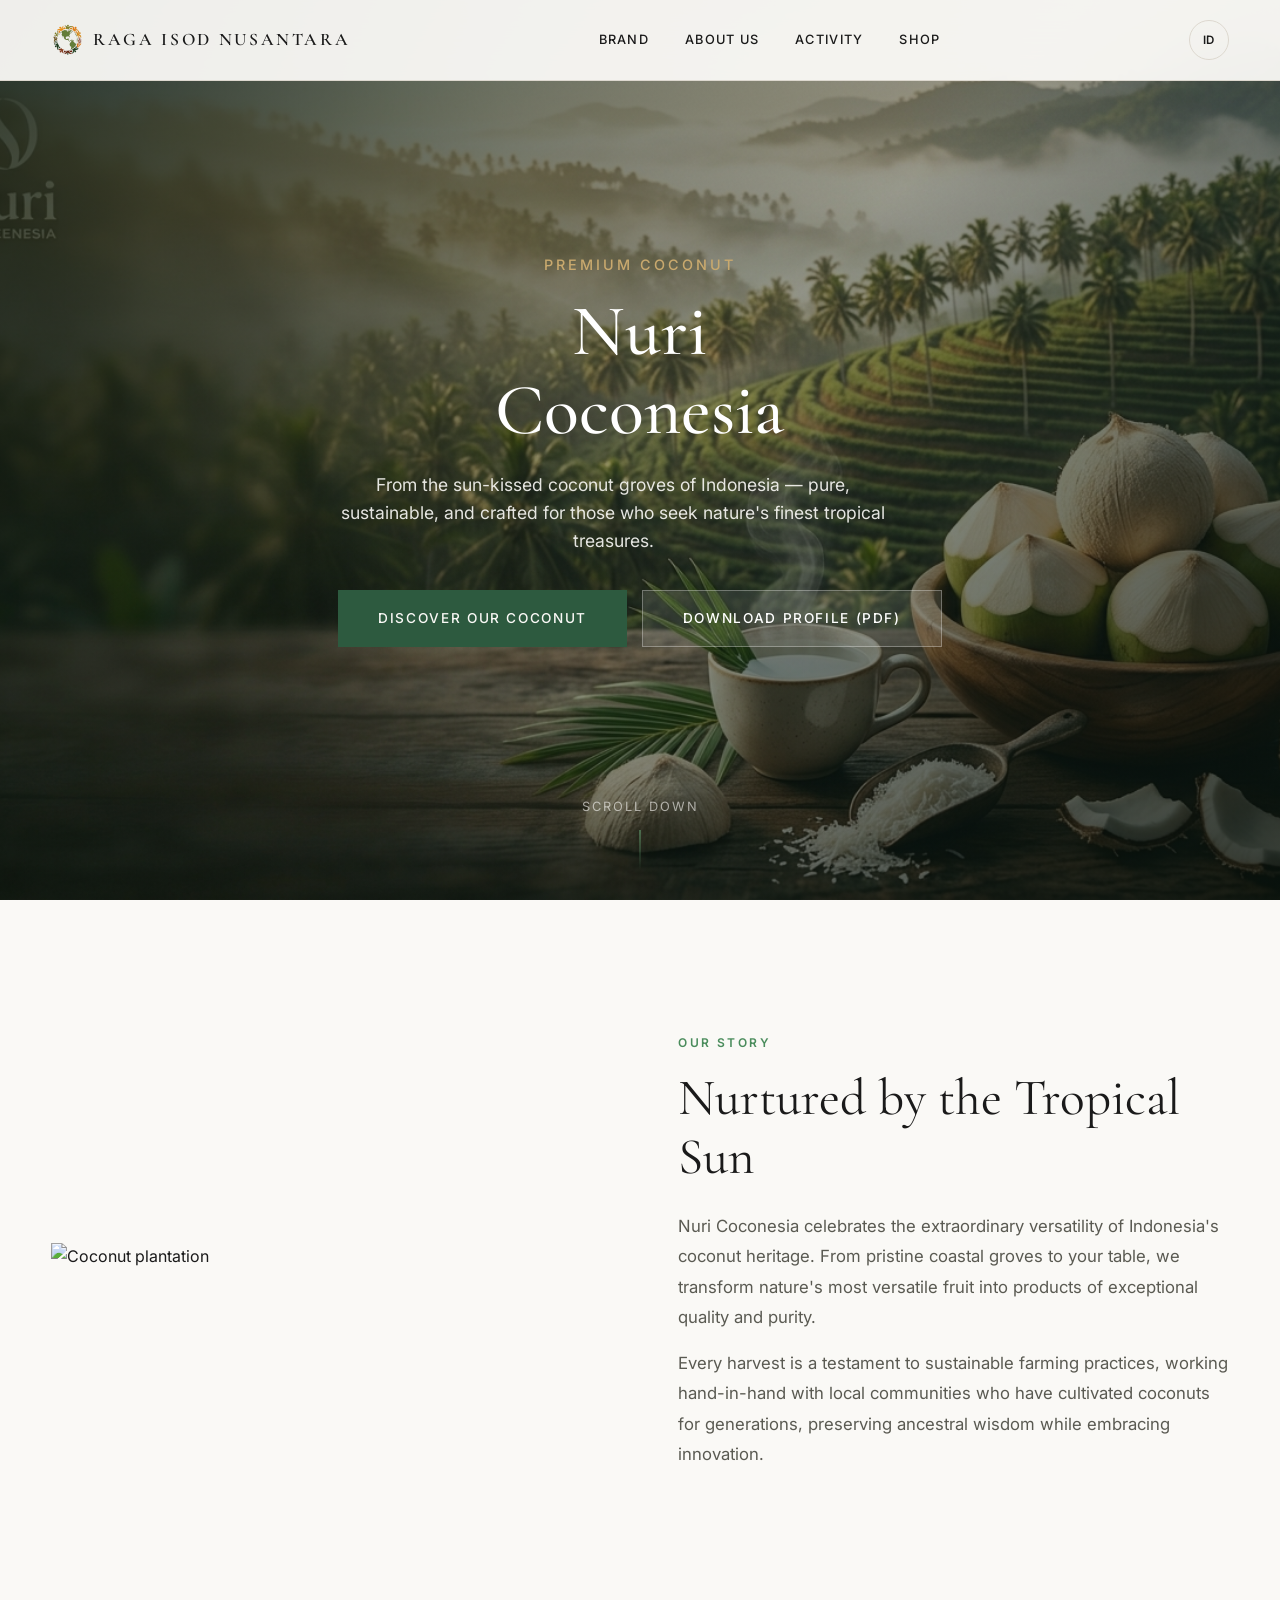
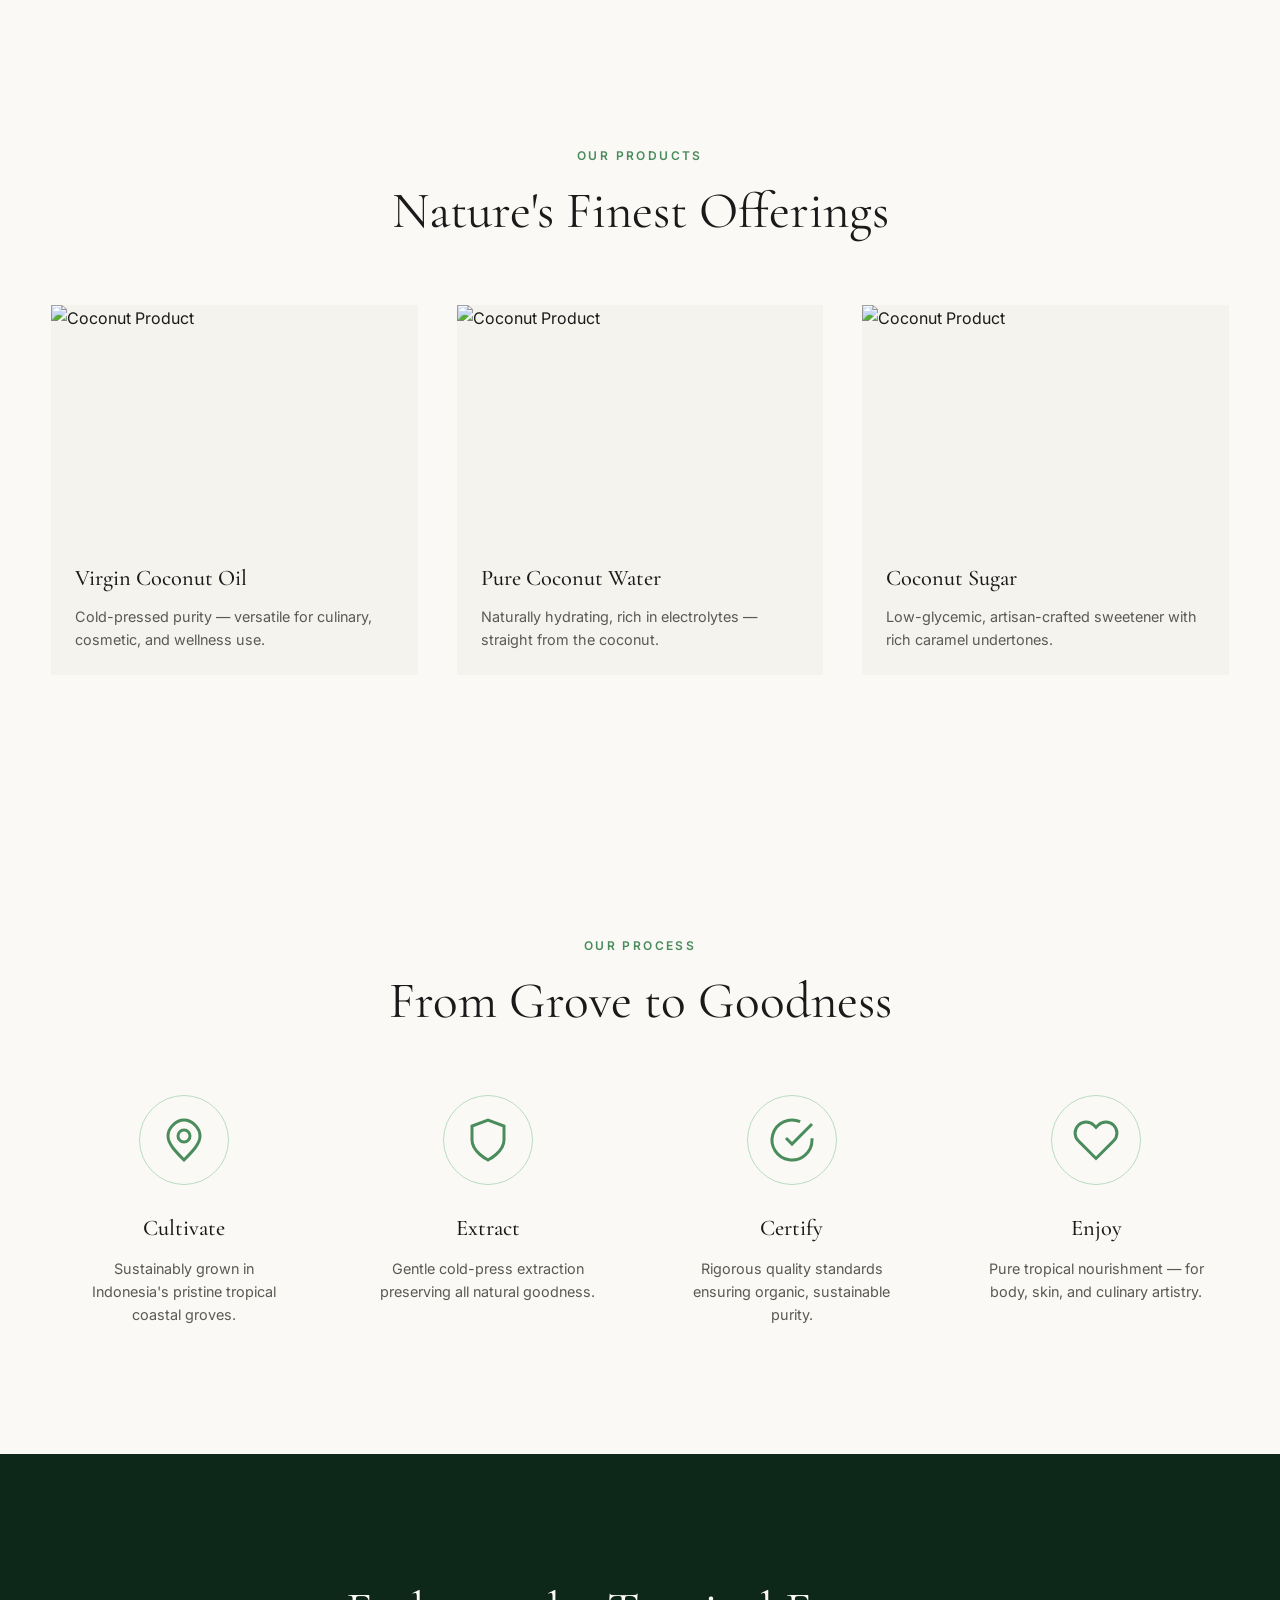
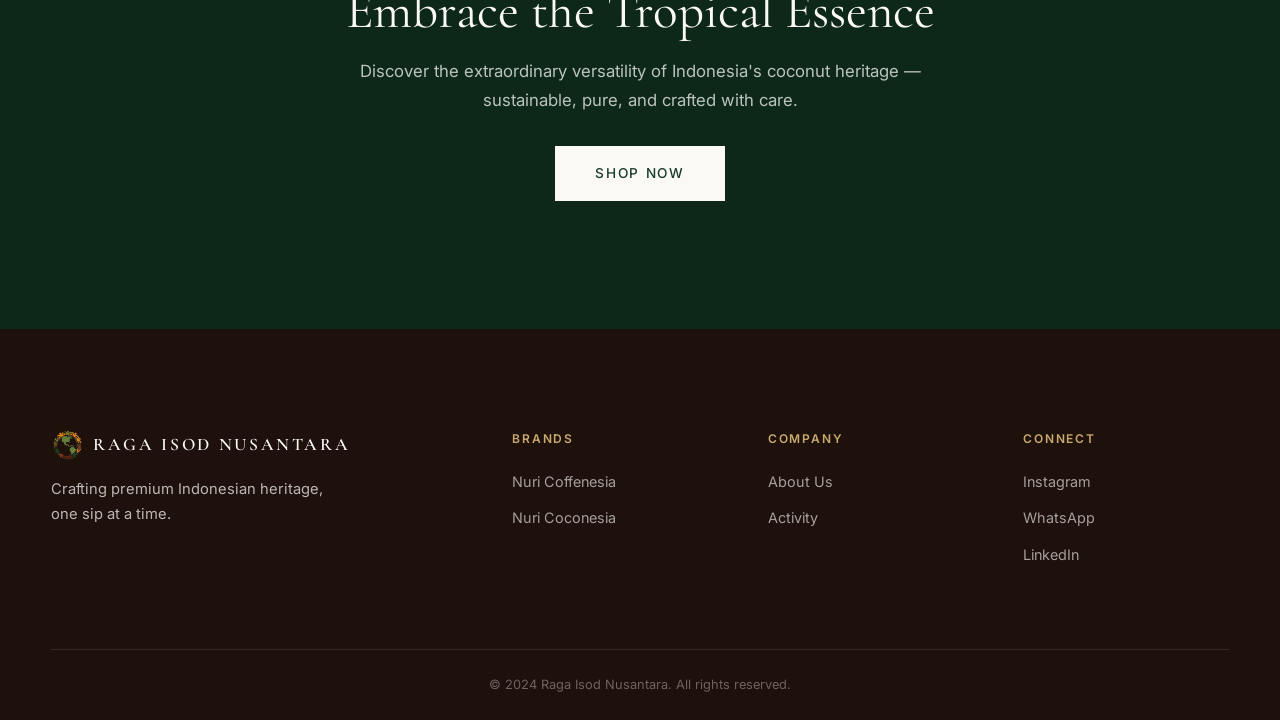
==== commit 021a1ca6: "Add files via upload" ====
--- a/coconesia.html
+++ b/coconesia.html
@@ -21,7 +21,7 @@
         <div class="header-inner">
             <a href="index.html" class="logo">
                 <img src="assets/img/favicon.png" alt="Logo" class="logo-img">
-                <span class="logo-text">ISOD NUSANTARA</span>
+                <span class="logo-text">RAGA ISOD NUSANTARA</span>
             </a>
             <nav class="nav" id="nav">
                 <a href="index.html#brands" class="nav-link" data-i18n="nav_brand">Brand</a>
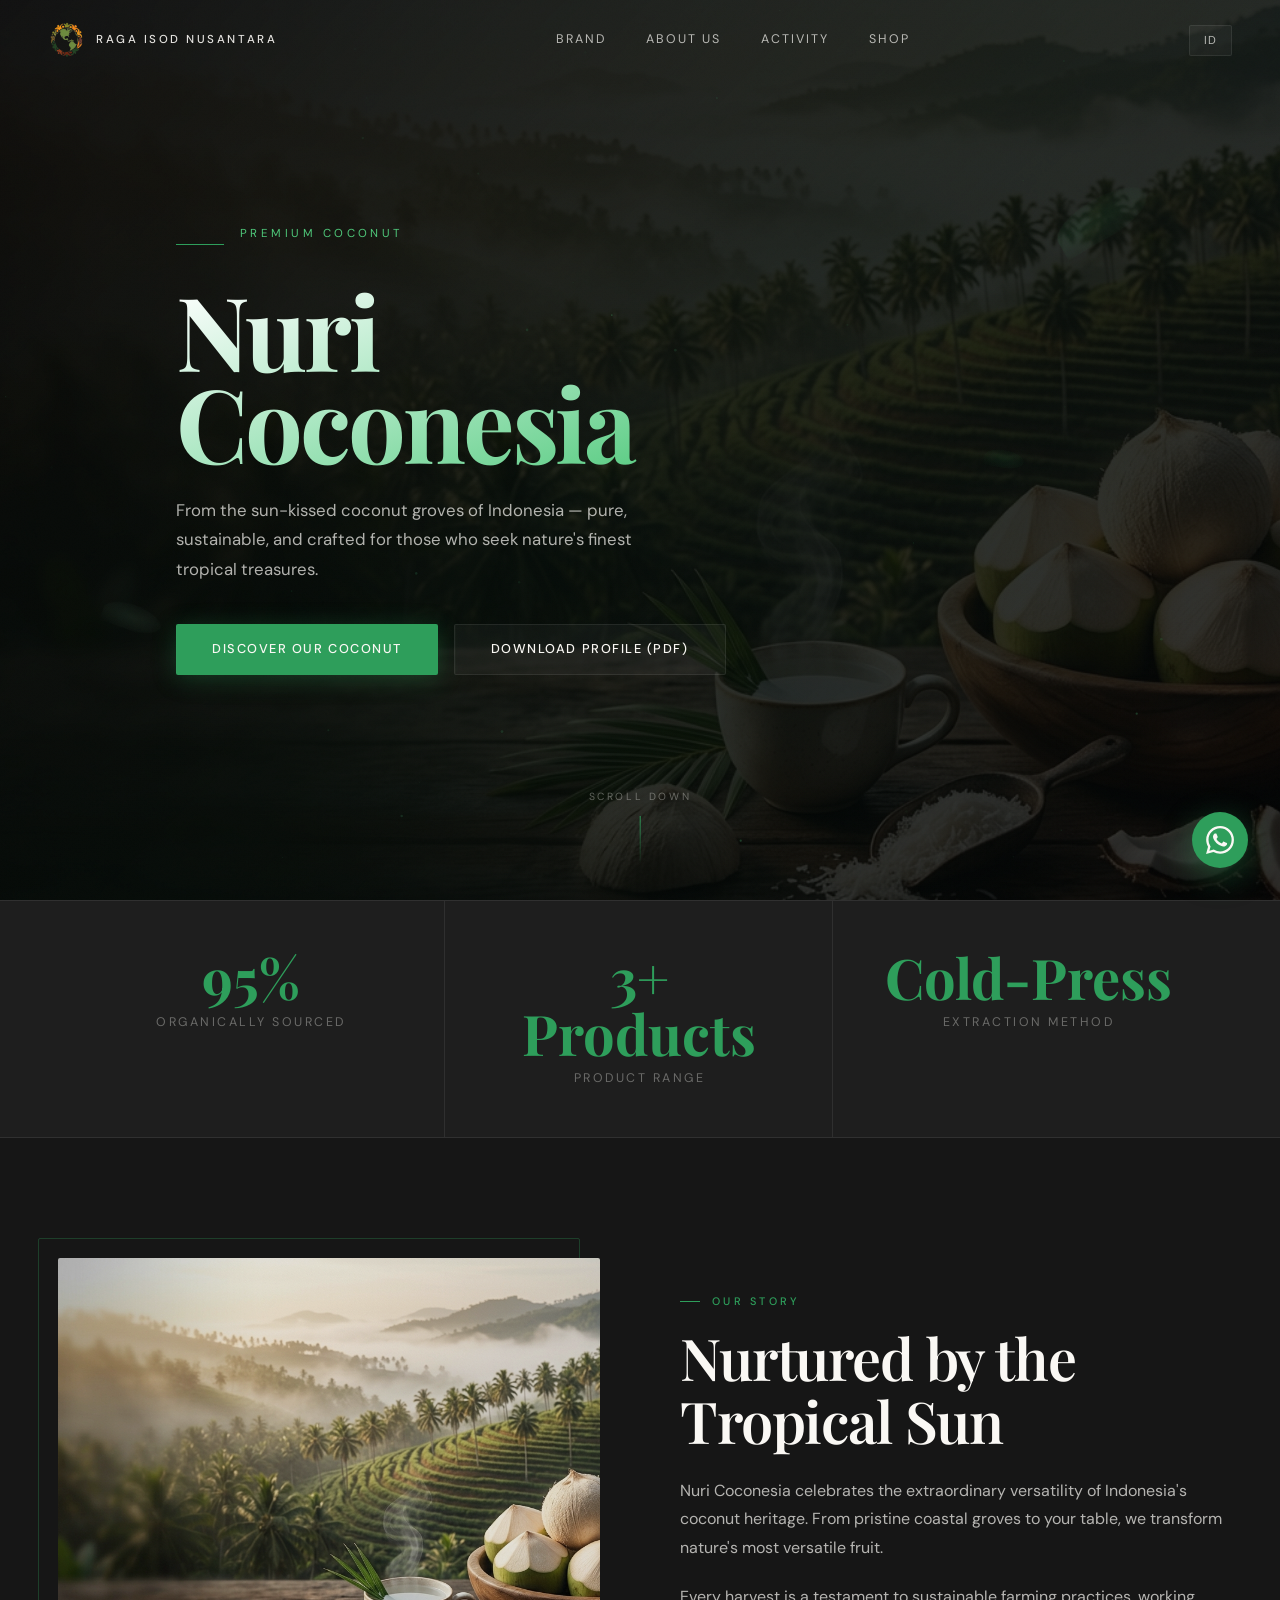
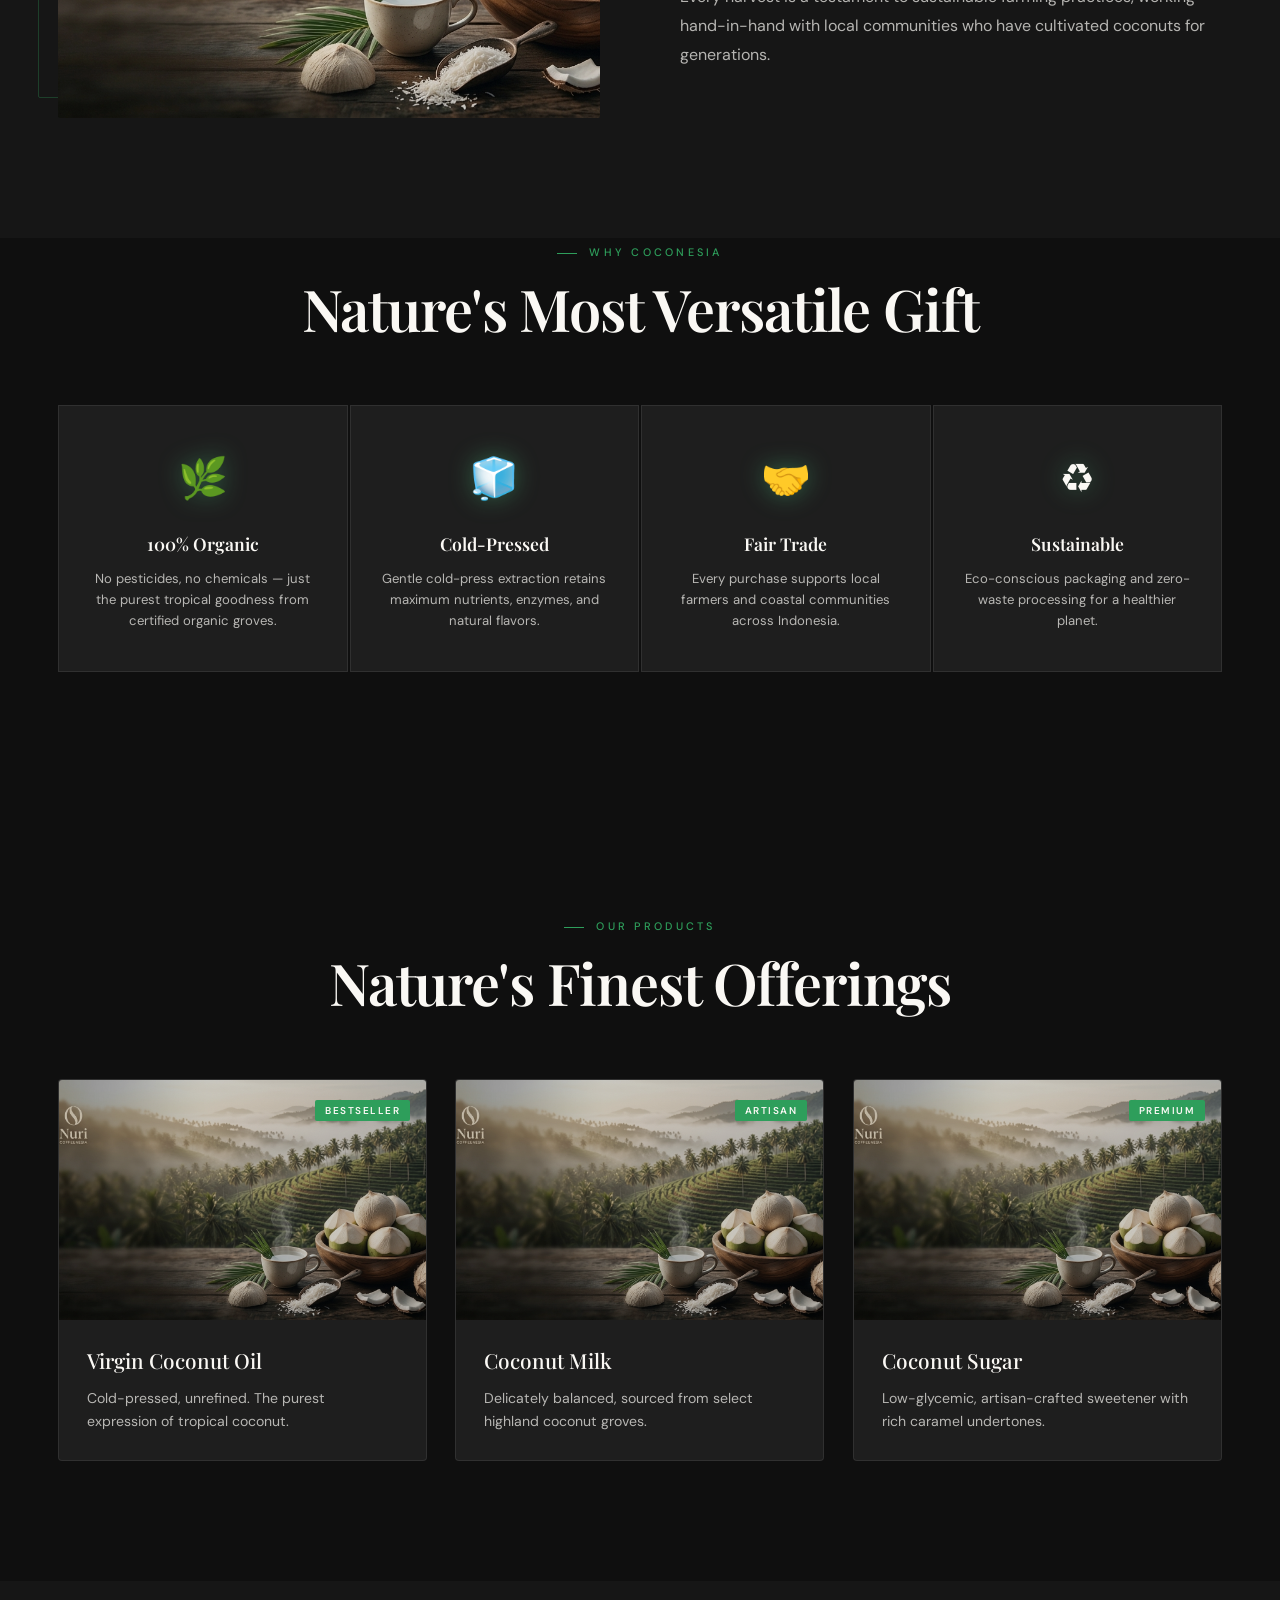
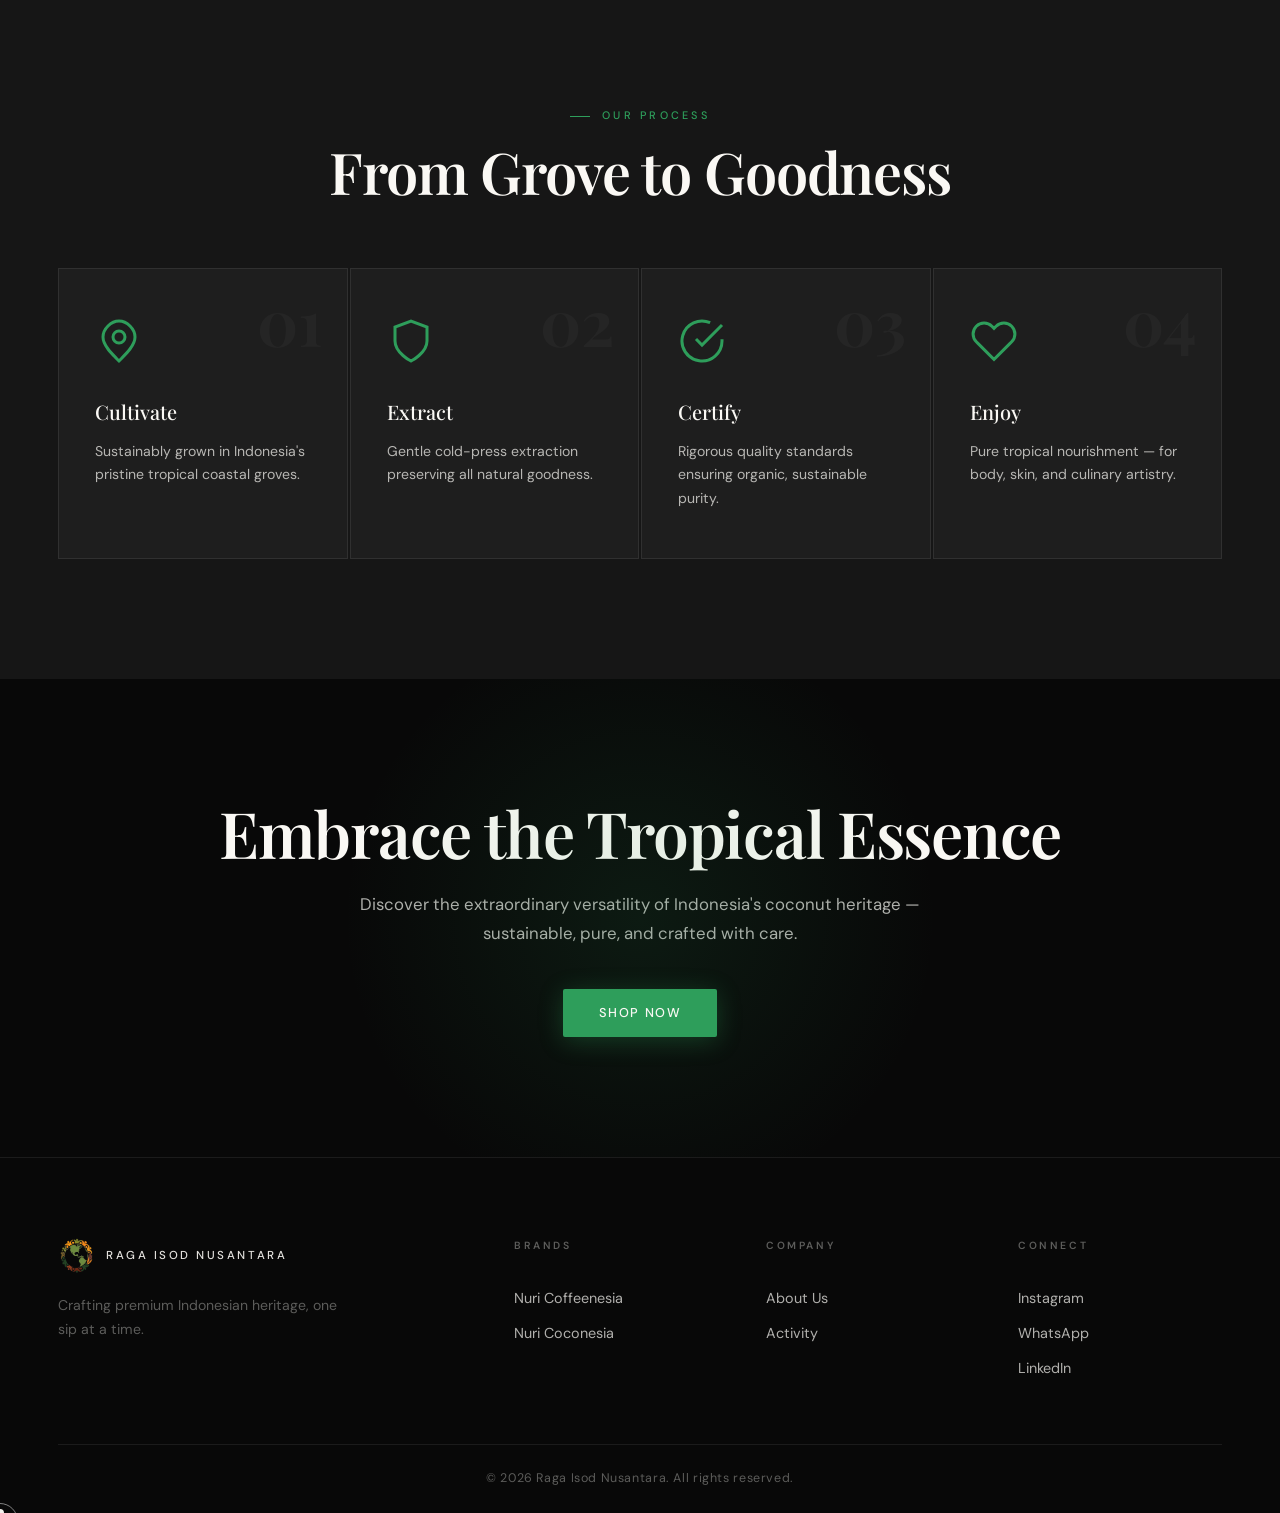
==== commit 487c2ab8: "Add files via upload" ====
--- a/coconesia.html
+++ b/coconesia.html
@@ -1,293 +1,414 @@
 <!DOCTYPE html>
 <html lang="en">
-
 <head>
-    <meta charset="UTF-8">
-    <meta name="viewport" content="width=device-width, initial-scale=1.0">
-    <title>Nuri Coconesia — RAGA ISOD NUSANTARA</title>
-    <link rel="icon" href="assets/img/favicon.png" type="image/x-icon">
-    <link rel="preconnect" href="https://fonts.googleapis.com">
-    <link rel="preconnect" href="https://fonts.gstatic.com" crossorigin>
-    <link
-        href="https://fonts.googleapis.com/css2?family=Cormorant+Garamond:ital,wght@0,300;0,400;0,500;0,600;0,700;1,300;1,400&family=Inter:wght@300;400;500;600&display=swap"
-        rel="stylesheet">
-    <link rel="stylesheet" href="style.css">
+  <meta charset="UTF-8">
+  <meta name="viewport" content="width=device-width, initial-scale=1.0">
+  <title>Nuri Coconesia — RAGA ISOD NUSANTARA</title>
+  <link rel="icon" href="assets/img/favicon.png" type="image/x-icon">
+  <link rel="preconnect" href="https://fonts.googleapis.com">
+  <link rel="preconnect" href="https://fonts.gstatic.com" crossorigin>
+  <link href="https://fonts.googleapis.com/css2?family=Playfair+Display:ital,wght@0,400;0,500;0,700;0,900;1,400;1,600&family=DM+Sans:opsz,wght@9..40,200;9..40,300;9..40,400;9..40,500&display=swap" rel="stylesheet">
+  <link rel="stylesheet" href="style.css">
+
+  <style>
+    .coconesia-hero .brand-hero-bg {
+      background-image: url('assets/img/coco.png');
+      background-size: cover;
+      background-position: center;
+    }
+
+    /* Floating leaf decorations */
+    .leaf-deco {
+      position: absolute;
+      pointer-events: none;
+      z-index: 2;
+      opacity: 0.1;
+    }
+    .leaf-1 {
+      width: 100px; height: 40px;
+      background: radial-gradient(ellipse at 30% 50%, var(--green-bright), transparent);
+      border-radius: 50% 50% 50% 0 / 50% 50% 50% 0;
+      top: 22%; right: 10%;
+      animation: floatLeaf 10s ease-in-out infinite;
+      transform: rotate(-30deg);
+    }
+    .leaf-2 {
+      width: 60px; height: 25px;
+      background: radial-gradient(ellipse, #a8f0c0, transparent);
+      border-radius: 50% 50% 50% 0 / 50% 50% 50% 0;
+      bottom: 30%; left: 8%;
+      animation: floatLeaf 14s ease-in-out infinite -5s;
+      transform: rotate(20deg);
+      opacity: 0.07;
+    }
+    .leaf-3 {
+      width: 40px; height: 18px;
+      background: radial-gradient(ellipse, var(--green), transparent);
+      border-radius: 50% 50% 50% 0 / 50% 50% 50% 0;
+      top: 50%; right: 20%;
+      animation: floatLeaf 8s ease-in-out infinite -3s;
+      transform: rotate(10deg);
+    }
+
+    @keyframes floatLeaf {
+      0%, 100% { transform: translateY(0) rotate(-30deg); }
+      50% { transform: translateY(-20px) rotate(-25deg); }
+    }
+
+    /* Coconut stats */
+    .coconesia-stats {
+      background: var(--dark3);
+      border-top: 1px solid var(--glass-border);
+      border-bottom: 1px solid var(--glass-border);
+    }
+    .coconesia-stats .stats-grid { margin: 0; }
+    .coconesia-stats .stat-item {
+      border: none;
+      border-right: 1px solid var(--glass-border);
+    }
+    .coconesia-stats .stat-item:last-child { border-right: none; }
+    .coconesia-stats .stat-number { color: var(--green); }
+
+    /* Benefits section */
+    .benefits-grid {
+      display: grid;
+      grid-template-columns: repeat(4, 1fr);
+      gap: 2px;
+    }
+    .benefit-card {
+      padding: 40px 28px;
+      background: var(--dark3);
+      border: 1px solid var(--glass-border);
+      text-align: center;
+      transition: all 0.4s cubic-bezier(0.23,1,0.32,1);
+      position: relative;
+      overflow: hidden;
+    }
+    .benefit-card::after {
+      content: '';
+      position: absolute;
+      bottom: 0; left: 0;
+      width: 100%; height: 2px;
+      background: var(--green);
+      transform: scaleX(0);
+      transform-origin: left;
+      transition: transform 0.4s cubic-bezier(0.23,1,0.32,1);
+    }
+    .benefit-card:hover { transform: translateY(-6px); background: var(--surface); }
+    .benefit-card:hover::after { transform: scaleX(1); }
+    .benefit-icon {
+      font-size: 2.5rem;
+      margin-bottom: 20px;
+      display: block;
+      filter: drop-shadow(0 0 12px rgba(78,200,130,0.4));
+    }
+    .benefit-title {
+      font-family: 'Playfair Display', serif;
+      font-size: 1.1rem;
+      font-weight: 600;
+      color: var(--white);
+      margin-bottom: 10px;
+    }
+    .benefit-desc {
+      font-size: 0.82rem;
+      line-height: 1.6;
+      color: var(--white-dim);
+    }
+
+    @media (max-width: 900px) { .benefits-grid { grid-template-columns: repeat(2, 1fr); } }
+    @media (max-width: 480px) { .benefits-grid { grid-template-columns: 1fr; } }
+  </style>
 </head>
-
 <body class="brand-page coconesia-page">
 
-    <!-- Header -->
-    <header class="header header-solid" id="header">
-        <div class="header-inner">
-            <a href="index.html" class="logo">
-                <img src="assets/img/favicon.png" alt="Logo" class="logo-img">
-                <span class="logo-text">RAGA ISOD NUSANTARA</span>
-            </a>
-            <nav class="nav" id="nav">
-                <a href="index.html#brands" class="nav-link" data-i18n="nav_brand">Brand</a>
-                <a href="company.html" class="nav-link" data-i18n="nav_about">About Us</a>
-                <a href="#activity" class="nav-link" data-i18n="nav_activity">Activity</a>
-                <a href="#shop" class="nav-link" data-i18n="nav_shop">Shop</a>
-            </nav>
-            <div class="header-actions">
-                <button class="lang-toggle" id="langToggle" aria-label="Switch Language">
-                    <span class="lang-label" id="langLabel">ID</span>
-                </button>
-                <button class="mobile-menu-btn" id="mobileMenuBtn" aria-label="Menu">
-                    <span></span>
-                    <span></span>
-                    <span></span>
-                </button>
-            </div>
-        </div>
-    </header>
-
-    <!-- Mobile Nav Overlay -->
-    <div class="mobile-nav-overlay" id="mobileNavOverlay">
-        <nav class="mobile-nav">
-            <a href="index.html#brands" class="mobile-nav-link" data-i18n="nav_brand">Brand</a>
-            <a href="company.html" class="mobile-nav-link" data-i18n="nav_about">About Us</a>
-            <a href="#activity" class="mobile-nav-link" data-i18n="nav_activity">Activity</a>
-            <a href="#shop" class="mobile-nav-link" data-i18n="nav_shop">Shop</a>
-        </nav>
-    </div>
-
-    <!-- Hero Section -->
-    <section class="brand-hero coconesia-hero" style="position: relative; overflow: hidden;">
-
-        <div class="brand-hero-bg"
-            style="background-image: url('assets/img/coco.png') !important; background-size: cover; background-position: center; position: absolute; top: 0; left: 0; width: 100%; height: 100%; z-index: 1;">
-        </div>
-
-        <div class="brand-hero-overlay"
-            style="position: absolute; top: 0; left: 0; width: 100%; height: 100%; background: linear-gradient(135deg, rgba(13, 27, 18, 0.85) 0%, rgba(20, 35, 25, 0.4) 50%, rgba(10, 20, 14, 0.8) 100%) !important; z-index: 2;">
-        </div>
-
-        <div class="brand-hero-content" style="position: relative; z-index: 3; max-width: 800px; padding: 0 20px;">
-
-            <span class="brand-hero-subtitle" data-i18n="coconut_subtitle"
-                style="color: #c9a96e !important; font-family: 'Inter', sans-serif; letter-spacing: 3px; text-transform: uppercase; font-size: 0.9rem; display: block; margin-bottom: 15px; font-weight: 500;">Premium
-                Coconut</span>
-
-            <h1 class="brand-hero-title"
-                style="color: #ffffff !important; -webkit-text-fill-color: #ffffff !important; font-family: 'Cormorant Garamond', serif; font-size: 4.5rem; line-height: 1.1; font-weight: 500; margin-bottom: 20px;">
-                Nuri<br>Coconesia</h1>
-
-            <p class="brand-hero-desc" data-i18n="coconesia_hero_desc"
-                style="color: #faf9f6 !important; font-family: 'Inter', sans-serif; font-size: 1.1rem; line-height: 1.6; max-width: 550px; margin-bottom: 35px; opacity: 0.9;">
-                From the sun-kissed coconut groves of Indonesia — pure, sustainable, and crafted for those who seek
-                nature's finest tropical treasures.</p>
-
-            <div class="hero-buttons" style="display: flex; gap: 15px; flex-wrap: wrap; margin-top: 25px;">
-                <a href="#products" class="btn-primary btn-green" data-i18n="coconesia_hero_cta"
-                    style="margin: 0; display: inline-flex; align-items: center; justify-content: center; min-width: 200px;">
-                    Discover Our Coconut
-                </a>
-
-                <a href="pdf/coconesia-brand-profile.pdf" class="btn-primary btn-light"
-                    download="Coconesia_Brand_Profile.pdf"
-                    style="margin: 0; display: inline-flex; align-items: center; justify-content: center; min-width: 200px; background-color: rgba(255, 255, 255, 0.1); border: 1px solid rgba(255, 255, 255, 0.3); color: #ffffff !important;">
-                    <span>Download Profile (PDF)</span>
-                </a>
-            </div>
-        </div>
-
-        <div class="brand-hero-scroll"
-            style="position: absolute; bottom: 30px; left: 50%; transform: translateX(-50%); z-index: 3;">
-            <span data-i18n="scroll_down"
-                style="color: #faf9f6; opacity: 0.6; font-size: 0.8rem; letter-spacing: 2px;">Scroll Down</span>
-            <div class="scroll-line green"></div>
-        </div>
-    </section>
-
-    <!-- Story Section -->
-    <section class="section brand-story" id="story">
-        <div class="container">
-            <div class="story-grid">
-                <div class="story-image reveal-left">
-                    <img src="http://static.photos/nature/640x360/55" alt="Coconut plantation" loading="lazy">
-                </div>
-                <div class="story-text reveal-right">
-                    <span class="section-label label-green" data-i18n="our_story">Our Story</span>
-                    <h2 class="section-title" data-i18n="coconesia_story_title">Nurtured by the Tropical Sun</h2>
-                    <p class="section-desc" data-i18n="coconesia_story_desc">Nuri Coconesia celebrates the extraordinary
-                        versatility of Indonesia's coconut heritage. From pristine coastal groves to your table, we
-                        transform nature's most versatile fruit into products of exceptional quality and purity.</p>
-                    <p class="section-desc" data-i18n="coconesia_story_desc2">Every harvest is a testament to
-                        sustainable farming practices, working hand-in-hand with local communities who have cultivated
-                        coconuts for generations, preserving ancestral wisdom while embracing innovation.</p>
-                </div>
-            </div>
-        </div>
-    </section>
-
-    <!-- Products Section -->
-    <section class="section brand-products" id="products">
-        <div class="container">
-            <div class="section-header reveal-up">
-                <span class="section-label label-green" data-i18n="our_products">Our Products</span>
-                <h2 class="section-title" data-i18n="coconesia_products_title">Nature's Finest Offerings</h2>
-            </div>
-            <div class="products-grid">
-                <div class="product-card reveal-up">
-                    <div class="product-image">
-                        <img src="http://static.photos/minimal/640x360/15" alt="Coconut Product" loading="lazy">
-                        <div class="product-overlay overlay-green">
-                            <span class="product-tag">Virgin Oil</span>
-                        </div>
-                    </div>
-                    <div class="product-info">
-                        <h3 class="product-name">Virgin Coconut Oil</h3>
-                        <p class="product-desc" data-i18n="coco_product1_desc">Cold-pressed purity — versatile for
-                            culinary, cosmetic, and wellness use.</p>
-                    </div>
-                </div>
-                <div class="product-card reveal-up" style="--delay: 0.15s">
-                    <div class="product-image">
-                        <img src="http://static.photos/minimal/640x360/25" alt="Coconut Product" loading="lazy">
-                        <div class="product-overlay overlay-green">
-                            <span class="product-tag">Coconut Water</span>
-                        </div>
-                    </div>
-                    <div class="product-info">
-                        <h3 class="product-name">Pure Coconut Water</h3>
-                        <p class="product-desc" data-i18n="coco_product2_desc">Naturally hydrating, rich in electrolytes
-                            — straight from the coconut.</p>
-                    </div>
-                </div>
-                <div class="product-card reveal-up" style="--delay: 0.3s">
-                    <div class="product-image">
-                        <img src="http://static.photos/minimal/640x360/40" alt="Coconut Product" loading="lazy">
-                        <div class="product-overlay overlay-green">
-                            <span class="product-tag">Premium</span>
-                        </div>
-                    </div>
-                    <div class="product-info">
-                        <h3 class="product-name">Coconut Sugar</h3>
-                        <p class="product-desc" data-i18n="coco_product3_desc">Low-glycemic, artisan-crafted sweetener
-                            with rich caramel undertones.</p>
-                    </div>
-                </div>
-            </div>
-        </div>
-    </section>
-
-    <!-- Process Section -->
-    <section class="section brand-process" id="process">
-        <div class="container">
-            <div class="section-header reveal-up">
-                <span class="section-label label-green" data-i18n="our_process">Our Process</span>
-                <h2 class="section-title" data-i18n="coconesia_process_title">From Grove to Goodness</h2>
-            </div>
-            <div class="process-grid">
-                <div class="process-step reveal-up">
-                    <div class="process-icon icon-green">
-                        <svg viewBox="0 0 24 24" fill="none" stroke="currentColor" stroke-width="1.5" width="48"
-                            height="48">
-                            <path d="M12 2C8 2 4 6 4 10c0 4 4 8 8 12 4-4 8-8 8-12s-4-8-8-8z" />
-                            <circle cx="12" cy="10" r="3" />
-                        </svg>
-                    </div>
-                    <h3 class="process-title" data-i18n="process_cultivate">Cultivate</h3>
-                    <p class="process-desc" data-i18n="coco_process_cultivate_desc">Sustainably grown in Indonesia's
-                        pristine tropical coastal groves.</p>
-                </div>
-                <div class="process-step reveal-up" style="--delay: 0.15s">
-                    <div class="process-icon icon-green">
-                        <svg viewBox="0 0 24 24" fill="none" stroke="currentColor" stroke-width="1.5" width="48"
-                            height="48">
-                            <path d="M12 22s8-4 8-10V5l-8-3-8 3v7c0 6 8 10 8 10z" />
-                        </svg>
-                    </div>
-                    <h3 class="process-title" data-i18n="process_extract">Extract</h3>
-                    <p class="process-desc" data-i18n="coco_process_extract_desc">Gentle cold-press extraction
-                        preserving all natural goodness.</p>
-                </div>
-                <div class="process-step reveal-up" style="--delay: 0.3s">
-                    <div class="process-icon icon-green">
-                        <svg viewBox="0 0 24 24" fill="none" stroke="currentColor" stroke-width="1.5" width="48"
-                            height="48">
-                            <path d="M22 11.08V12a10 10 0 11-5.93-9.14" />
-                            <path d="M22 4L12 14.01l-3-3" />
-                        </svg>
-                    </div>
-                    <h3 class="process-title" data-i18n="process_certify">Certify</h3>
-                    <p class="process-desc" data-i18n="coco_process_certify_desc">Rigorous quality standards ensuring
-                        organic, sustainable purity.</p>
-                </div>
-                <div class="process-step reveal-up" style="--delay: 0.45s">
-                    <div class="process-icon icon-green">
-                        <svg viewBox="0 0 24 24" fill="none" stroke="currentColor" stroke-width="1.5" width="48"
-                            height="48">
-                            <path
-                                d="M20.84 4.61a5.5 5.5 0 00-7.78 0L12 5.67l-1.06-1.06a5.5 5.5 0 00-7.78 7.78l1.06 1.06L12 21.23l7.78-7.78 1.06-1.06a5.5 5.5 0 000-7.78z" />
-                        </svg>
-                    </div>
-                    <h3 class="process-title" data-i18n="process_enjoy">Enjoy</h3>
-                    <p class="process-desc" data-i18n="coco_process_enjoy_desc">Pure tropical nourishment — for body,
-                        skin, and culinary artistry.</p>
-                </div>
-            </div>
-        </div>
-    </section>
-
-    <!-- CTA Section -->
-    <section class="section brand-cta cta-green">
-        <div class="container">
-            <div class="cta-content reveal-up">
-                <h2 class="cta-title" data-i18n="coconesia_cta_title">Embrace the Tropical Essence</h2>
-                <p class="cta-desc" data-i18n="coconesia_cta_desc">Discover the extraordinary versatility of Indonesia's
-                    coconut heritage — sustainable, pure, and crafted with care.</p>
-                <a href="#shop" class="btn-primary btn-white" data-i18n="shop_now">Shop Now</a>
-            </div>
-        </div>
-    </section>
-
-    <!-- Footer -->
-    <footer class="footer">
-        <div class="container">
-            <div class="footer-grid">
-                <div class="footer-brand">
-                    <a href="index.html" class="logo footer-logo">
-                        <img src="assets/img/favicon.png" alt="Logo" class="logo-img">
-                        <span class="logo-text">RAGA ISOD NUSANTARA</span>
-                    </a>
-                    <p class="footer-tagline" data-i18n="footer_tagline">Crafting premium Indonesian heritage, one sip
-                        at a time.</p>
-                </div>
-                <div class="footer-links">
-                    <h4 class="footer-heading" data-i18n="footer_brands">Brands</h4>
-                    <a href="coffenesia.html" class="footer-link">Nuri Coffenesia</a>
-                    <a href="coconesia.html" class="footer-link">Nuri Coconesia</a>
-                </div>
-                <div class="footer-links">
-                    <h4 class="footer-heading" data-i18n="footer_company">Company</h4>
-                    <a href="company.html" class="footer-link" data-i18n="nav_about">About Us</a>
-                    <a href="#activity" class="footer-link" data-i18n="nav_activity">Activity</a>
-                </div>
-                <div class="footer-links">
-                    <h4 class="footer-heading" data-i18n="footer_connect">Connect</h4>
-                    <a href="https://instagram.com" class="footer-link" target="_blank">Instagram</a>
-                    <a href="https://wa.me/6281234567890" class="footer-link" target="_blank">WhatsApp</a>
-                    <a href="https://linkedin.com/company/nama-perusahaan-kamu" class="footer-link">LinkedIn</a>
-                </div>
-            </div>
-            <div class="footer-bottom">
-                <p>&copy; 2024 Raga Isod Nusantara. All rights reserved.</p>
-            </div>
-        </div>
-    </footer>
-
-    <!-- Floating WhatsApp -->
-    <a href="https://wa.me/6281234567890" target="_blank" class="whatsapp-float whatsapp-float-green" id="whatsappFloat"
-        aria-label="Chat on WhatsApp">
-        <svg viewBox="0 0 24 24" fill="currentColor" width="28" height="28">
-            <path
-                d="M17.472 14.382c-.297-.149-1.758-.867-2.03-.967-.273-.099-.471-.148-.67.15-.197.297-.767.966-.94 1.164-.173.199-.347.223-.644.075-.297-.15-1.255-.463-2.39-1.475-.883-.788-1.48-1.761-1.653-2.059-.173-.297-.018-.458.13-.606.134-.133.298-.347.446-.52.149-.174.198-.298.298-.497.099-.198.05-.371-.025-.52-.075-.149-.669-1.612-.916-2.207-.242-.579-.487-.5-.669-.51-.173-.008-.371-.01-.57-.01-.198 0-.52.074-.792.372-.272.297-1.04 1.016-1.04 2.479 0 1.462 1.065 2.875 1.213 3.074.149.198 2.096 3.2 5.077 4.487.709.306 1.262.489 1.694.625.712.227 1.36.195 1.871.118.571-.085 1.758-.719 2.006-1.413.248-.694.248-1.289.173-1.413-.074-.124-.272-.198-.57-.347m-5.421 7.403h-.004a9.87 9.87 0 01-5.031-1.378l-.361-.214-3.741.982.998-3.648-.235-.374a9.86 9.86 0 01-1.51-5.26c.001-5.45 4.436-9.884 9.888-9.884 2.64 0 5.122 1.03 6.988 2.898a9.825 9.825 0 012.893 6.994c-.003 5.45-4.437 9.884-9.885 9.884m8.413-18.297A11.815 11.815 0 0012.05 0C5.495 0 .16 5.335.157 11.892c0 2.096.547 4.142 1.588 5.945L.057 24l6.305-1.654a11.882 11.882 0 005.683 1.448h.005c6.554 0 11.89-5.335 11.893-11.893a11.821 11.821 0 00-3.48-8.413z" />
-        </svg>
-    </a>
-
-    <script src="script.js"></script>
+  <!-- Header -->
+  <header class="header header-solid scrolled" id="header">
+    <div class="header-inner">
+      <a href="index.html" class="logo">
+        <img src="assets/img/favicon.png" alt="Logo" class="logo-img">
+        <span class="logo-text">RAGA ISOD NUSANTARA</span>
+      </a>
+      <nav class="nav" id="nav">
+        <a href="company.html#brands" class="nav-link" data-i18n="nav_brand">Brand</a>
+        <a href="company.html" class="nav-link" data-i18n="nav_about">About Us</a>
+        <a href="company.html#activity" class="nav-link" data-i18n="nav_activity">Activity</a>
+        <a href="#shop" class="nav-link" data-i18n="nav_shop">Shop</a>
+      </nav>
+      <div class="header-actions">
+        <button class="lang-toggle" id="langToggle" aria-label="Switch Language">
+          <span class="lang-label" id="langLabel">ID</span>
+        </button>
+        <button class="mobile-menu-btn" id="mobileMenuBtn" aria-label="Menu">
+          <span></span><span></span><span></span>
+        </button>
+      </div>
+    </div>
+  </header>
+
+  <!-- Mobile Nav -->
+  <div class="mobile-nav-overlay" id="mobileNavOverlay">
+    <nav class="mobile-nav">
+      <a href="company.html#brands" class="mobile-nav-link" data-i18n="nav_brand">Brand</a>
+      <a href="company.html" class="mobile-nav-link" data-i18n="nav_about">About Us</a>
+      <a href="company.html#activity" class="mobile-nav-link" data-i18n="nav_activity">Activity</a>
+      <a href="#shop" class="mobile-nav-link" data-i18n="nav_shop">Shop</a>
+    </nav>
+  </div>
+
+  <!-- Hero Section -->
+  <section class="brand-hero coconesia-hero">
+    <div class="brand-hero-bg"></div>
+    <div class="brand-hero-overlay"></div>
+
+    <div class="leaf-deco leaf-1"></div>
+    <div class="leaf-deco leaf-2"></div>
+    <div class="leaf-deco leaf-3"></div>
+
+    <div class="brand-hero-content">
+      <div class="brand-hero-eyebrow">
+        <div class="brand-hero-eyebrow-line"></div>
+        <span class="brand-hero-subtitle" data-i18n="coconut_subtitle">Premium Coconut</span>
+      </div>
+      <h1 class="brand-hero-title">Nuri<br>Coconesia</h1>
+      <p class="brand-hero-desc" data-i18n="coconesia_hero_desc">
+        From the sun-kissed coconut groves of Indonesia — pure, sustainable, and crafted for those who seek nature's finest tropical treasures.
+      </p>
+      <div class="hero-buttons">
+        <a href="#products" class="btn-primary btn-green" data-i18n="coconesia_hero_cta">Discover Our Coconut</a>
+        <a href="pdf/coconesia-brand-profile.pdf" download class="btn-primary btn-light">
+          Download Profile (PDF)
+        </a>
+      </div>
+    </div>
+
+    <div class="brand-hero-scroll">
+      <span data-i18n="scroll_down">Scroll Down</span>
+      <div class="scroll-line green"></div>
+    </div>
+  </section>
+
+  <!-- Stats -->
+  <section class="coconesia-stats">
+    <div class="container">
+      <div class="stats-grid">
+        <div class="stat-item">
+          <div class="stat-number" data-count="100" data-suffix="%">100%</div>
+          <div class="stat-label">Organically Sourced</div>
+        </div>
+        <div class="stat-item">
+          <div class="stat-number" data-count="3" data-suffix="+ Products">3+ Products</div>
+          <div class="stat-label">Product Range</div>
+        </div>
+        <div class="stat-item">
+          <div class="stat-number">Cold-Press</div>
+          <div class="stat-label">Extraction Method</div>
+        </div>
+      </div>
+    </div>
+  </section>
+
+  <!-- Story Section -->
+  <section class="section brand-story" id="story">
+    <div class="container">
+      <div class="story-grid">
+        <div class="story-image reveal-left">
+          <img src="assets/img/coco.png" alt="Coconut plantation" loading="lazy"
+            onerror="this.src='https://images.unsplash.com/photo-1580984969071-a8da8e424bfa?w=640&q=80'">
+        </div>
+        <div class="story-text reveal-right">
+          <span class="section-label label-green" data-i18n="our_story">Our Story</span>
+          <h2 class="section-title" data-i18n="coconesia_story_title">Nurtured by the Tropical Sun</h2>
+          <p class="section-desc" data-i18n="coconesia_story_desc">
+            Nuri Coconesia celebrates the extraordinary versatility of Indonesia's coconut heritage. From pristine coastal groves to your table, we transform nature's most versatile fruit into products of exceptional quality and purity.
+          </p>
+          <p class="section-desc" data-i18n="coconesia_story_desc2">
+            Every harvest is a testament to sustainable farming practices, working hand-in-hand with local communities who have cultivated coconuts for generations, preserving ancestral wisdom while embracing innovation.
+          </p>
+        </div>
+      </div>
+    </div>
+  </section>
+
+  <!-- Benefits -->
+  <section class="section" style="background: var(--dark); padding-top: 0;">
+    <div class="container">
+      <div class="section-header reveal-up">
+        <span class="section-label label-green">Why Coconesia</span>
+        <h2 class="section-title">Nature's Most Versatile Gift</h2>
+      </div>
+      <div class="benefits-grid">
+        <div class="benefit-card reveal-up">
+          <span class="benefit-icon">🌿</span>
+          <h4 class="benefit-title">100% Organic</h4>
+          <p class="benefit-desc">No pesticides, no chemicals — just the purest tropical goodness from certified organic groves.</p>
+        </div>
+        <div class="benefit-card reveal-up" style="--delay:0.1s">
+          <span class="benefit-icon">🧊</span>
+          <h4 class="benefit-title">Cold-Pressed</h4>
+          <p class="benefit-desc">Gentle cold-press extraction retains maximum nutrients, enzymes, and natural flavors.</p>
+        </div>
+        <div class="benefit-card reveal-up" style="--delay:0.2s">
+          <span class="benefit-icon">🤝</span>
+          <h4 class="benefit-title">Fair Trade</h4>
+          <p class="benefit-desc">Every purchase supports local farmers and coastal communities across Indonesia.</p>
+        </div>
+        <div class="benefit-card reveal-up" style="--delay:0.3s">
+          <span class="benefit-icon">♻️</span>
+          <h4 class="benefit-title">Sustainable</h4>
+          <p class="benefit-desc">Eco-conscious packaging and zero-waste processing for a healthier planet.</p>
+        </div>
+      </div>
+    </div>
+  </section>
+
+  <!-- Products Section -->
+  <section class="section brand-products" id="products">
+    <div class="container">
+      <div class="section-header reveal-up">
+        <span class="section-label label-green" data-i18n="our_products">Our Products</span>
+        <h2 class="section-title" data-i18n="coconesia_products_title">Nature's Finest Offerings</h2>
+      </div>
+      <div class="products-grid">
+        <div class="product-card reveal-up">
+          <div class="product-image">
+            <img src="assets/img/coco.png" alt="Virgin Coconut Oil"
+              onerror="this.src='https://images.unsplash.com/photo-1559181567-c3190bebb3c4?w=640&q=80'" loading="lazy">
+            <div class="product-overlay overlay-green"><span class="product-tag">Bestseller</span></div>
+          </div>
+          <div class="product-info">
+            <h3 class="product-name">Virgin Coconut Oil</h3>
+            <p class="product-desc" data-i18n="coco_product1_desc">Cold-pressed, unrefined. The purest expression of tropical coconut.</p>
+          </div>
+        </div>
+        <div class="product-card reveal-up" style="--delay: 0.15s">
+          <div class="product-image">
+            <img src="assets/img/coco.png" alt="Coconut Milk"
+              onerror="this.src='https://images.unsplash.com/photo-1502741224143-90386d7f8c82?w=640&q=80'" loading="lazy">
+            <div class="product-overlay overlay-green"><span class="product-tag">Artisan</span></div>
+          </div>
+          <div class="product-info">
+            <h3 class="product-name">Coconut Milk</h3>
+            <p class="product-desc" data-i18n="coco_product2_desc">Delicately balanced, sourced from select highland coconut groves.</p>
+          </div>
+        </div>
+        <div class="product-card reveal-up" style="--delay: 0.3s">
+          <div class="product-image">
+            <img src="assets/img/coco.png" alt="Coconut Sugar"
+              onerror="this.src='https://images.unsplash.com/photo-1551024506-0bccd828d307?w=640&q=80'" loading="lazy">
+            <div class="product-overlay overlay-green"><span class="product-tag">Premium</span></div>
+          </div>
+          <div class="product-info">
+            <h3 class="product-name">Coconut Sugar</h3>
+            <p class="product-desc" data-i18n="coco_product3_desc">Low-glycemic, artisan-crafted sweetener with rich caramel undertones.</p>
+          </div>
+        </div>
+      </div>
+    </div>
+  </section>
+
+  <!-- Process Section -->
+  <section class="section brand-process" id="process">
+    <div class="container">
+      <div class="section-header reveal-up">
+        <span class="section-label label-green" data-i18n="our_process">Our Process</span>
+        <h2 class="section-title" data-i18n="coconesia_process_title">From Grove to Goodness</h2>
+      </div>
+      <div class="process-grid">
+        <div class="process-step reveal-up">
+          <span class="process-number">01</span>
+          <div class="process-icon icon-green">
+            <svg viewBox="0 0 24 24" fill="none" stroke="currentColor" stroke-width="1.5" width="48" height="48">
+              <path d="M12 2C8 2 4 6 4 10c0 4 4 8 8 12 4-4 8-8 8-12s-4-8-8-8z"/><circle cx="12" cy="10" r="3"/>
+            </svg>
+          </div>
+          <h3 class="process-title" data-i18n="process_cultivate">Cultivate</h3>
+          <p class="process-desc" data-i18n="coco_process_cultivate_desc">Sustainably grown in Indonesia's pristine tropical coastal groves.</p>
+        </div>
+        <div class="process-step reveal-up" style="--delay: 0.15s">
+          <span class="process-number">02</span>
+          <div class="process-icon icon-green">
+            <svg viewBox="0 0 24 24" fill="none" stroke="currentColor" stroke-width="1.5" width="48" height="48">
+              <path d="M12 22s8-4 8-10V5l-8-3-8 3v7c0 6 8 10 8 10z"/>
+            </svg>
+          </div>
+          <h3 class="process-title" data-i18n="process_extract">Extract</h3>
+          <p class="process-desc" data-i18n="coco_process_extract_desc">Gentle cold-press extraction preserving all natural goodness.</p>
+        </div>
+        <div class="process-step reveal-up" style="--delay: 0.3s">
+          <span class="process-number">03</span>
+          <div class="process-icon icon-green">
+            <svg viewBox="0 0 24 24" fill="none" stroke="currentColor" stroke-width="1.5" width="48" height="48">
+              <path d="M22 11.08V12a10 10 0 11-5.93-9.14"/><path d="M22 4L12 14.01l-3-3"/>
+            </svg>
+          </div>
+          <h3 class="process-title" data-i18n="process_certify">Certify</h3>
+          <p class="process-desc" data-i18n="coco_process_certify_desc">Rigorous quality standards ensuring organic, sustainable purity.</p>
+        </div>
+        <div class="process-step reveal-up" style="--delay: 0.45s">
+          <span class="process-number">04</span>
+          <div class="process-icon icon-green">
+            <svg viewBox="0 0 24 24" fill="none" stroke="currentColor" stroke-width="1.5" width="48" height="48">
+              <path d="M20.84 4.61a5.5 5.5 0 00-7.78 0L12 5.67l-1.06-1.06a5.5 5.5 0 00-7.78 7.78l1.06 1.06L12 21.23l7.78-7.78 1.06-1.06a5.5 5.5 0 000-7.78z"/>
+            </svg>
+          </div>
+          <h3 class="process-title" data-i18n="process_enjoy">Enjoy</h3>
+          <p class="process-desc" data-i18n="coco_process_enjoy_desc">Pure tropical nourishment — for body, skin, and culinary artistry.</p>
+        </div>
+      </div>
+    </div>
+  </section>
+
+  <!-- CTA -->
+  <section class="section brand-cta cta-green">
+    <div class="container">
+      <div class="cta-content reveal-up">
+        <h2 class="cta-title" data-i18n="coconesia_cta_title">Embrace the Tropical Essence</h2>
+        <p class="cta-desc" data-i18n="coconesia_cta_desc">Discover the extraordinary versatility of Indonesia's coconut heritage — sustainable, pure, and crafted with care.</p>
+        <a href="#shop" class="btn-primary btn-green" data-i18n="shop_now">Shop Now</a>
+      </div>
+    </div>
+  </section>
+
+  <!-- Footer -->
+  <footer class="footer">
+    <div class="container">
+      <div class="footer-grid">
+        <div class="footer-brand">
+          <a href="index.html" class="logo footer-logo">
+            <img src="assets/img/favicon.png" alt="Logo" class="logo-img">
+            <span class="logo-text">RAGA ISOD NUSANTARA</span>
+          </a>
+          <p class="footer-tagline" data-i18n="footer_tagline">Crafting premium Indonesian heritage, one sip at a time.</p>
+        </div>
+        <div class="footer-links">
+          <h4 class="footer-heading" data-i18n="footer_brands">Brands</h4>
+          <a href="coffeenesia.html" class="footer-link">Nuri Coffeenesia</a>
+          <a href="coconesia.html" class="footer-link">Nuri Coconesia</a>
+        </div>
+        <div class="footer-links">
+          <h4 class="footer-heading" data-i18n="footer_company">Company</h4>
+          <a href="company.html" class="footer-link" data-i18n="nav_about">About Us</a>
+          <a href="company.html#activity" class="footer-link" data-i18n="nav_activity">Activity</a>
+        </div>
+        <div class="footer-links">
+          <h4 class="footer-heading" data-i18n="footer_connect">Connect</h4>
+          <a href="https://instagram.com/nuri_coffeenesia" class="footer-link" target="_blank">Instagram</a>
+          <a href="https://wa.me/6281293220622" class="footer-link" target="_blank">WhatsApp</a>
+          <a href="https://linkedin.com/company/raga-isod-nusantara" class="footer-link" target="_blank">LinkedIn</a>
+        </div>
+      </div>
+      <div class="footer-bottom">
+        <p>&copy; 2026 Raga Isod Nusantara. All rights reserved.</p>
+      </div>
+    </div>
+  </footer>
+
+  <a href="https://wa.me/6281293220622" target="_blank" class="whatsapp-float whatsapp-float-green" aria-label="Chat on WhatsApp">
+    <svg viewBox="0 0 24 24" fill="currentColor" width="28" height="28">
+      <path d="M17.472 14.382c-.297-.149-1.758-.867-2.03-.967-.273-.099-.471-.148-.67.15-.197.297-.767.966-.94 1.164-.173.199-.347.223-.644.075-.297-.15-1.255-.463-2.39-1.475-.883-.788-1.48-1.761-1.653-2.059-.173-.297-.018-.458.13-.606.134-.133.298-.347.446-.52.149-.174.198-.298.298-.497.099-.198.05-.371-.025-.52-.075-.149-.669-1.612-.916-2.207-.242-.579-.487-.5-.669-.51-.173-.008-.371-.01-.57-.01-.198 0-.52.074-.792.372-.272.297-1.04 1.016-1.04 2.479 0 1.462 1.065 2.875 1.213 3.074.149.198 2.096 3.2 5.077 4.487.709.306 1.262.489 1.694.625.712.227 1.36.195 1.871.118.571-.085 1.758-.719 2.006-1.413.248-.694.248-1.289.173-1.413-.074-.124-.272-.198-.57-.347m-5.421 7.403h-.004a9.87 9.87 0 01-5.031-1.378l-.361-.214-3.741.982.998-3.648-.235-.374a9.86 9.86 0 01-1.51-5.26c.001-5.45 4.436-9.884 9.888-9.884 2.64 0 5.122 1.03 6.988 2.898a9.825 9.825 0 012.893 6.994c-.003 5.45-4.437 9.884-9.885 9.884m8.413-18.297A11.815 11.815 0 0012.05 0C5.495 0 .16 5.335.157 11.892c0 2.096.547 4.142 1.588 5.945L.057 24l6.305-1.654a11.882 11.882 0 005.683 1.448h.005c6.554 0 11.89-5.335 11.893-11.893a11.821 11.821 0 00-3.48-8.413z"/>
+    </svg>
+  </a>
+
+  <script src="script.js"></script>
 </body>
-
-</html>+</html>
--- a/style.css
+++ b/style.css
@@ -1,1435 +1,1452 @@
-/* ========================================
-   RAGA ISOD NUSANTARA — Premium Stylesheet
-   ======================================== */
-
-/* --- CSS Custom Properties --- */
+/* ============================================
+   RAGA ISOD NUSANTARA — 3D LUXURY DESIGN SYSTEM
+   ============================================ */
+
+@import url('https://fonts.googleapis.com/css2?family=Playfair+Display:ital,wght@0,400;0,500;0,600;0,700;0,800;0,900;1,400;1,600&family=DM+Sans:ital,opsz,wght@0,9..40,200;0,9..40,300;0,9..40,400;0,9..40,500;1,9..40,300&display=swap');
+
+/* ── CSS Variables ── */
 :root {
-    /* Forest Greens */
-    --green-900: #0d2818;
-    --green-800: #1a3c2a;
-    --green-700: #2d5a3f;
-    --green-600: #3d7a55;
-    --green-500: #4a8c5c;
-    --green-400: #6aad7a;
-    --green-300: #8fc99b;
-    --green-200: #b8dcc0;
-    --green-100: #dceee2;
-
-    /* Premium Whites */
-    --white: #faf9f6;
-    --white-warm: #f5f3ee;
-    --cream: #ede8df;
-    --linen: #e8e4dc;
-    --sand: #d4cfc6;
-
-    /* Rich Coffee Browns */
-    --brown-900: #1e100a;
-    --brown-800: #3c2415;
-    --brown-700: #5c3a28;
-    --brown-600: #8b5e3c;
-    --brown-500: #a67c52;
-    --brown-400: #c9a96e;
-    --brown-300: #d4bc94;
-    --brown-200: #e5d4b8;
-    --brown-100: #f0e8d8;
-
-    /* Accent */
-    --gold: #c9a96e;
-    --gold-light: #e0c98a;
-
-    /* Neutrals */
-    --text-primary: #1a1a1a;
-    --text-secondary: #5a5a52;
-    --text-tertiary: #8a8a7e;
-    --border: #ddd8cf;
-
-    /* Typography */
-    --font-display: 'Cormorant Garamond', 'Georgia', serif;
-    --font-body: 'Inter', -apple-system, 'Segoe UI', sans-serif;
-
-    /* Spacing */
-    --section-padding: clamp(80px, 10vw, 140px);
-    --container-max: 1280px;
-    --container-narrow: 960px;
-
-    /* Transitions */
-    --ease-out: cubic-bezier(0.22, 1, 0.36, 1);
-    --ease-in-out: cubic-bezier(0.65, 0, 0.35, 1);
-    --duration: 0.5s;
-    --duration-fast: 0.3s;
-}
-
-/* --- Reset & Base --- */
-*,
-*::before,
-*::after {
-    margin: 0;
-    padding: 0;
-    box-sizing: border-box;
-}
-
-html {
-    scroll-behavior: smooth;
-    font-size: 16px;
-    -webkit-font-smoothing: antialiased;
-    -moz-osx-font-smoothing: grayscale;
-}
+  --black: #080808;
+  --dark: #0f0f0f;
+  --dark2: #161616;
+  --dark3: #1e1e1e;
+  --surface: #242424;
+  --glass: rgba(255,255,255,0.04);
+  --glass-border: rgba(255,255,255,0.08);
+  --white: #faf8f4;
+  --white-dim: rgba(250,248,244,0.7);
+  --white-faint: rgba(250,248,244,0.35);
+
+  /* Coffee palette */
+  --gold: #c9a96e;
+  --gold-bright: #e8c97a;
+  --gold-dim: rgba(201,169,110,0.3);
+  --gold-glow: rgba(201,169,110,0.15);
+  --coffee-deep: #1a0f06;
+
+  /* Coconut palette */
+  --green: #2e9e5b;
+  --green-bright: #4fc87a;
+  --green-dim: rgba(46,158,91,0.3);
+  --green-glow: rgba(46,158,91,0.12);
+  --coconut-deep: #071410;
+
+  /* Typography */
+  --serif: 'Playfair Display', Georgia, serif;
+  --sans: 'DM Sans', system-ui, sans-serif;
+
+  /* 3D */
+  --perspective: 1200px;
+  --card-shadow: 0 32px 80px rgba(0,0,0,0.6), 0 8px 24px rgba(0,0,0,0.4);
+  --glow-gold: 0 0 40px rgba(201,169,110,0.25), 0 0 80px rgba(201,169,110,0.1);
+  --glow-green: 0 0 40px rgba(46,158,91,0.25), 0 0 80px rgba(46,158,91,0.1);
+}
+
+/* ── Reset & Base ── */
+*, *::before, *::after { box-sizing: border-box; margin: 0; padding: 0; }
+
+html { scroll-behavior: smooth; font-size: 16px; }
 
 body {
-    font-family: var(--font-body);
-    font-weight: 400;
-    line-height: 1.7;
-    color: var(--text-primary);
-    background-color: var(--white);
-    overflow-x: hidden;
-}
-
-img {
-    max-width: 100%;
-    height: auto;
-    display: block;
-}
-
-a {
-    text-decoration: none;
-    color: inherit;
-    transition: color var(--duration-fast) var(--ease-out);
-}
-
-/* --- Utility --- */
+  font-family: var(--sans);
+  background: var(--black);
+  color: var(--white);
+  line-height: 1.6;
+  overflow-x: hidden;
+  -webkit-font-smoothing: antialiased;
+}
+
+img { display: block; max-width: 100%; }
+a { color: inherit; text-decoration: none; }
+
+/* ── Custom Cursor ── */
+body { cursor: none; }
+.cursor {
+  position: fixed;
+  pointer-events: none;
+  z-index: 9999;
+  mix-blend-mode: difference;
+}
+.cursor-dot {
+  width: 8px; height: 8px;
+  background: var(--white);
+  border-radius: 50%;
+  transform: translate(-50%,-50%);
+  transition: transform 0.1s;
+}
+.cursor-ring {
+  width: 36px; height: 36px;
+  border: 1px solid rgba(255,255,255,0.5);
+  border-radius: 50%;
+  transform: translate(-50%,-50%);
+  transition: width 0.3s, height 0.3s, opacity 0.3s, transform 0.15s;
+}
+.cursor-ring.hovered { width: 56px; height: 56px; opacity: 0.6; }
+@media (hover: none) { body { cursor: auto; } .cursor { display: none; } }
+
+/* ── Scrollbar ── */
+::-webkit-scrollbar { width: 4px; }
+::-webkit-scrollbar-track { background: var(--dark); }
+::-webkit-scrollbar-thumb { background: var(--gold); border-radius: 2px; }
+
+/* ── Selection ── */
+::selection { background: var(--gold-dim); color: var(--white); }
+
+/* ── Header ── */
+.header {
+  position: fixed;
+  top: 0; left: 0; right: 0;
+  z-index: 1000;
+  padding: 0;
+  transition: all 0.5s cubic-bezier(0.23,1,0.32,1);
+}
+
+.header.scrolled {
+  background: rgba(8,8,8,0.92);
+  backdrop-filter: blur(20px);
+  -webkit-backdrop-filter: blur(20px);
+  border-bottom: 1px solid var(--glass-border);
+}
+
+.header-inner {
+  display: flex;
+  align-items: center;
+  justify-content: space-between;
+  padding: 22px 48px;
+  max-width: 1400px;
+  margin: 0 auto;
+}
+
+.logo {
+  display: flex;
+  align-items: center;
+  gap: 12px;
+  z-index: 10;
+}
+
+.logo-img {
+  width: 36px; height: 36px;
+  border-radius: 50%;
+  object-fit: cover;
+  filter: brightness(1.1);
+}
+
+.logo-text {
+  font-family: var(--sans);
+  font-size: 0.72rem;
+  font-weight: 500;
+  letter-spacing: 0.22em;
+  text-transform: uppercase;
+  color: var(--white);
+  opacity: 0.9;
+}
+
+.nav { display: flex; align-items: center; gap: 40px; }
+
+.nav-link {
+  font-size: 0.78rem;
+  font-weight: 400;
+  letter-spacing: 0.16em;
+  text-transform: uppercase;
+  color: var(--white-dim);
+  position: relative;
+  transition: color 0.3s;
+}
+
+.nav-link::after {
+  content: '';
+  position: absolute;
+  bottom: -4px; left: 0;
+  width: 0; height: 1px;
+  background: var(--gold);
+  transition: width 0.4s cubic-bezier(0.23,1,0.32,1);
+}
+
+.nav-link:hover { color: var(--white); }
+.nav-link:hover::after { width: 100%; }
+
+.header-actions { display: flex; align-items: center; gap: 16px; }
+
+.lang-toggle {
+  background: var(--glass);
+  border: 1px solid var(--glass-border);
+  color: var(--white-dim);
+  font-family: var(--sans);
+  font-size: 0.72rem;
+  letter-spacing: 0.1em;
+  padding: 7px 14px;
+  border-radius: 2px;
+  cursor: pointer;
+  transition: all 0.3s;
+}
+.lang-toggle:hover {
+  background: var(--gold-glow);
+  border-color: var(--gold-dim);
+  color: var(--gold);
+}
+
+/* ── Mobile Menu ── */
+.mobile-menu-btn {
+  display: none;
+  flex-direction: column;
+  gap: 5px;
+  background: none;
+  border: none;
+  cursor: pointer;
+  padding: 6px;
+  z-index: 1001;
+}
+.mobile-menu-btn span {
+  display: block;
+  width: 24px; height: 1.5px;
+  background: var(--white);
+  transition: all 0.4s cubic-bezier(0.23,1,0.32,1);
+  transform-origin: center;
+}
+.mobile-menu-btn.open span:nth-child(1) { transform: translateY(6.5px) rotate(45deg); }
+.mobile-menu-btn.open span:nth-child(2) { opacity: 0; transform: scaleX(0); }
+.mobile-menu-btn.open span:nth-child(3) { transform: translateY(-6.5px) rotate(-45deg); }
+
+.mobile-nav-overlay {
+  position: fixed;
+  inset: 0;
+  background: rgba(8,8,8,0.98);
+  backdrop-filter: blur(20px);
+  z-index: 999;
+  display: flex;
+  align-items: center;
+  justify-content: center;
+  opacity: 0;
+  pointer-events: none;
+  transition: opacity 0.4s;
+}
+.mobile-nav-overlay.open { opacity: 1; pointer-events: all; }
+
+.mobile-nav {
+  display: flex;
+  flex-direction: column;
+  align-items: center;
+  gap: 32px;
+}
+
+.mobile-nav-link {
+  font-family: var(--serif);
+  font-size: 2.5rem;
+  font-weight: 400;
+  color: var(--white-dim);
+  letter-spacing: 0.05em;
+  transition: color 0.3s;
+}
+.mobile-nav-link:hover { color: var(--white); }
+
+/* ── Scroll Progress ── */
+.scroll-progress {
+  position: fixed;
+  top: 0; left: 0;
+  height: 2px;
+  background: linear-gradient(90deg, var(--gold), var(--green));
+  z-index: 2000;
+  transition: width 0.1s;
+}
+
+/* ── WhatsApp Float ── */
+.whatsapp-float {
+  position: fixed;
+  bottom: 32px; right: 32px;
+  width: 56px; height: 56px;
+  background: #25D366;
+  border-radius: 50%;
+  display: flex;
+  align-items: center;
+  justify-content: center;
+  z-index: 900;
+  box-shadow: 0 8px 32px rgba(37,211,102,0.4);
+  transition: transform 0.3s cubic-bezier(0.34,1.56,0.64,1), box-shadow 0.3s;
+}
+.whatsapp-float:hover {
+  transform: scale(1.1) translateY(-3px);
+  box-shadow: 0 12px 48px rgba(37,211,102,0.5);
+}
+.whatsapp-float-green { background: var(--green); box-shadow: 0 8px 32px rgba(46,158,91,0.4); }
+
+/* ============================================
+   LANDING PAGE — 3D SPLIT HERO
+   ============================================ */
+
+.landing-page { background: var(--black); }
+
+#bgCanvas {
+  position: fixed;
+  inset: 0;
+  z-index: 0;
+  pointer-events: none;
+}
+
+.split-hero {
+  position: relative;
+  width: 100vw;
+  height: 100vh;
+  display: flex;
+  overflow: hidden;
+  z-index: 1;
+}
+
+.split-panel {
+  position: relative;
+  flex: 1;
+  display: flex;
+  align-items: center;
+  justify-content: center;
+  overflow: hidden;
+  cursor: none;
+  transition: flex 0.7s cubic-bezier(0.23,1,0.32,1);
+}
+
+.split-panel:hover { flex: 1.35; }
+
+.split-bg {
+  position: absolute;
+  inset: -10%;
+  background-size: cover;
+  background-position: center;
+  transition: transform 0.7s cubic-bezier(0.23,1,0.32,1), filter 0.7s;
+  filter: brightness(0.5) saturate(0.8);
+}
+
+.split-left .split-bg {
+  background-image:
+    radial-gradient(ellipse at 30% 60%, rgba(201,169,110,0.25) 0%, transparent 60%),
+    url("data:image/svg+xml,%3Csvg xmlns='http://www.w3.org/2000/svg' width='400' height='400'%3E%3Crect fill='%231a0f06' width='400' height='400'/%3E%3Ccircle cx='200' cy='200' r='120' fill='none' stroke='%23c9a96e' stroke-width='0.5' opacity='0.3'/%3E%3C/svg%3E");
+  background: radial-gradient(ellipse at 30% 60%, rgba(201,169,110,0.18) 0%, transparent 60%),
+    linear-gradient(160deg, #0d0805 0%, #1a0f06 40%, #120b04 100%);
+}
+
+.split-right .split-bg {
+  background: radial-gradient(ellipse at 70% 50%, rgba(46,158,91,0.18) 0%, transparent 60%),
+    linear-gradient(160deg, #050f08 0%, #071610 40%, #040e08 100%);
+}
+
+.split-panel:hover .split-bg {
+  transform: scale(1.06);
+  filter: brightness(0.65) saturate(1.1);
+}
+
+.split-overlay {
+  position: absolute;
+  inset: 0;
+  z-index: 1;
+}
+
+.split-left .split-overlay {
+  background: linear-gradient(135deg,
+    rgba(8,8,8,0.7) 0%,
+    rgba(26,15,6,0.5) 50%,
+    rgba(8,8,8,0.3) 100%);
+}
+
+.split-right .split-overlay {
+  background: linear-gradient(225deg,
+    rgba(8,8,8,0.7) 0%,
+    rgba(7,20,14,0.5) 50%,
+    rgba(8,8,8,0.3) 100%);
+}
+
+/* Center divider */
+.split-hero::after {
+  content: '';
+  position: absolute;
+  left: 50%;
+  top: 10%;
+  bottom: 10%;
+  width: 1px;
+  background: linear-gradient(to bottom,
+    transparent,
+    rgba(255,255,255,0.15) 30%,
+    rgba(255,255,255,0.15) 70%,
+    transparent);
+  z-index: 10;
+  transform: translateX(-50%);
+  pointer-events: none;
+}
+
+.split-content {
+  position: relative;
+  z-index: 2;
+  padding: 60px 56px;
+  text-align: center;
+  transform: translateY(8px);
+  transition: transform 0.5s cubic-bezier(0.23,1,0.32,1);
+}
+
+.split-panel:hover .split-content { transform: translateY(0); }
+
+.split-subtitle {
+  display: block;
+  font-family: var(--sans);
+  font-size: 0.7rem;
+  font-weight: 400;
+  letter-spacing: 0.3em;
+  text-transform: uppercase;
+  margin-bottom: 20px;
+  opacity: 0.7;
+  transform: translateY(0);
+}
+
+.split-left .split-subtitle { color: var(--gold); }
+.split-right .split-subtitle { color: var(--green-bright); }
+
+.split-title {
+  font-family: var(--serif);
+  font-size: clamp(3rem, 6vw, 6.5rem);
+  font-weight: 700;
+  line-height: 0.92;
+  letter-spacing: -0.02em;
+  color: var(--white);
+  text-shadow:
+    0 2px 4px rgba(0,0,0,0.5),
+    0 8px 32px rgba(0,0,0,0.3);
+  margin-bottom: 24px;
+  will-change: transform;
+}
+
+.split-left .split-title {
+  background: linear-gradient(160deg, #fff 0%, var(--gold-bright) 60%, var(--gold) 100%);
+  -webkit-background-clip: text;
+  -webkit-text-fill-color: transparent;
+  background-clip: text;
+}
+
+.split-right .split-title {
+  background: linear-gradient(160deg, #fff 0%, #a8e6c0 50%, var(--green-bright) 100%);
+  -webkit-background-clip: text;
+  -webkit-text-fill-color: transparent;
+  background-clip: text;
+}
+
+.split-desc {
+  font-size: 0.88rem;
+  line-height: 1.7;
+  color: var(--white-dim);
+  max-width: 320px;
+  margin: 0 auto 32px;
+  opacity: 0;
+  transform: translateY(12px);
+  transition: opacity 0.5s 0.1s, transform 0.5s 0.1s;
+}
+
+.split-panel:hover .split-desc { opacity: 1; transform: translateY(0); }
+
+.split-cta {
+  display: inline-flex;
+  align-items: center;
+  gap: 8px;
+  font-size: 0.72rem;
+  font-weight: 500;
+  letter-spacing: 0.2em;
+  text-transform: uppercase;
+  padding: 12px 28px;
+  border-radius: 2px;
+  border: 1px solid;
+  transition: all 0.4s cubic-bezier(0.23,1,0.32,1);
+  opacity: 0;
+  transform: translateY(8px);
+  transition: opacity 0.5s 0.2s, transform 0.5s 0.2s, background 0.3s, box-shadow 0.3s;
+}
+
+.split-panel:hover .split-cta { opacity: 1; transform: translateY(0); }
+
+.split-left .split-cta {
+  color: var(--gold);
+  border-color: var(--gold-dim);
+}
+.split-left .split-cta:hover {
+  background: var(--gold-glow);
+  box-shadow: var(--glow-gold);
+}
+
+.split-right .split-cta {
+  color: var(--green-bright);
+  border-color: var(--green-dim);
+}
+.split-right .split-cta:hover {
+  background: var(--green-glow);
+  box-shadow: var(--glow-green);
+}
+
+/* Floating particles inside panels */
+.split-particles {
+  position: absolute;
+  inset: 0;
+  z-index: 1;
+  pointer-events: none;
+  overflow: hidden;
+}
+
+/* Landing page bottom wordmark */
+.landing-wordmark {
+  position: fixed;
+  bottom: 32px;
+  left: 50%;
+  transform: translateX(-50%);
+  z-index: 10;
+  font-family: var(--sans);
+  font-size: 0.65rem;
+  letter-spacing: 0.4em;
+  text-transform: uppercase;
+  color: var(--white-faint);
+  display: flex;
+  align-items: center;
+  gap: 16px;
+}
+.landing-wordmark::before,
+.landing-wordmark::after {
+  content: '';
+  width: 32px;
+  height: 1px;
+  background: var(--white-faint);
+}
+
+/* ============================================
+   BRAND PAGES — SHARED SECTIONS
+   ============================================ */
+
+.brand-page, .company-page { background: var(--dark); }
+
+/* ── Brand Hero ── */
+.brand-hero {
+  position: relative;
+  height: 100vh;
+  min-height: 600px;
+  display: flex;
+  align-items: center;
+  overflow: hidden;
+}
+
+.brand-hero-bg {
+  position: absolute;
+  inset: -5%;
+  background-size: cover;
+  background-position: center;
+  transition: transform 0.1s linear;
+  filter: brightness(0.4) saturate(0.9);
+  will-change: transform;
+}
+
+.brand-hero-overlay {
+  position: absolute;
+  inset: 0;
+  z-index: 1;
+}
+
+.coffeenesia-hero .brand-hero-bg {
+  background-image: url('assets/img/coffee.png');
+}
+.coffeenesia-hero .brand-hero-overlay {
+  background: linear-gradient(135deg,
+    rgba(8,8,8,0.85) 0%,
+    rgba(26,15,6,0.65) 50%,
+    rgba(8,8,8,0.5) 100%);
+}
+
+.coconesia-hero .brand-hero-bg {
+  background-image: url('assets/img/coco.png');
+}
+.coconesia-hero .brand-hero-overlay {
+  background: linear-gradient(135deg,
+    rgba(8,8,8,0.85) 0%,
+    rgba(5,14,10,0.65) 50%,
+    rgba(8,8,8,0.5) 100%);
+}
+
+.brand-hero-content {
+  position: relative;
+  z-index: 3;
+  padding: 0 48px;
+  max-width: 860px;
+  margin-left: 10%;
+}
+
+.brand-hero-eyebrow {
+  display: flex;
+  align-items: center;
+  gap: 16px;
+  margin-bottom: 20px;
+}
+
+.brand-hero-eyebrow-line {
+  width: 48px;
+  height: 1px;
+}
+
+.coffeenesia-page .brand-hero-eyebrow-line { background: var(--gold); }
+.coconesia-page .brand-hero-eyebrow-line { background: var(--green); }
+
+.brand-hero-subtitle {
+  display: block;
+  font-family: var(--sans);
+  font-size: 0.72rem;
+  font-weight: 400;
+  letter-spacing: 0.3em;
+  text-transform: uppercase;
+  margin-bottom: 20px;
+}
+.coffeenesia-page .brand-hero-subtitle { color: var(--gold); }
+.coconesia-page .brand-hero-subtitle { color: var(--green-bright); }
+
+.brand-hero-title {
+  font-family: var(--serif);
+  font-size: clamp(3.5rem, 8vw, 8rem);
+  font-weight: 700;
+  line-height: 0.9;
+  letter-spacing: -0.03em;
+  margin-bottom: 28px;
+}
+
+.coffeenesia-page .brand-hero-title {
+  background: linear-gradient(160deg, #fff 0%, var(--gold-bright) 50%, var(--gold) 100%);
+  -webkit-background-clip: text;
+  -webkit-text-fill-color: transparent;
+  background-clip: text;
+}
+
+.coconesia-page .brand-hero-title {
+  background: linear-gradient(160deg, #fff 0%, #a8e6c0 50%, var(--green-bright) 100%);
+  -webkit-background-clip: text;
+  -webkit-text-fill-color: transparent;
+  background-clip: text;
+}
+
+.brand-hero-desc {
+  font-size: 1.05rem;
+  line-height: 1.75;
+  color: var(--white-dim);
+  max-width: 520px;
+  margin-bottom: 40px;
+}
+
+.hero-buttons {
+  display: flex;
+  gap: 16px;
+  flex-wrap: wrap;
+}
+
+/* Scroll indicator */
+.brand-hero-scroll {
+  position: absolute;
+  bottom: 36px;
+  left: 50%;
+  transform: translateX(-50%);
+  z-index: 3;
+  display: flex;
+  flex-direction: column;
+  align-items: center;
+  gap: 10px;
+}
+
+.brand-hero-scroll span {
+  font-size: 0.65rem;
+  letter-spacing: 0.25em;
+  text-transform: uppercase;
+  color: var(--white-faint);
+}
+
+.scroll-line {
+  width: 1px;
+  height: 48px;
+  background: linear-gradient(to bottom, var(--gold), transparent);
+  animation: scrollPulse 2s ease-in-out infinite;
+}
+
+.scroll-line.green {
+  background: linear-gradient(to bottom, var(--green), transparent);
+}
+
+@keyframes scrollPulse {
+  0%, 100% { opacity: 0.4; transform: scaleY(1); }
+  50% { opacity: 1; transform: scaleY(0.8) translateY(8px); }
+}
+
+/* ── Buttons ── */
+.btn-primary {
+  display: inline-flex;
+  align-items: center;
+  justify-content: center;
+  gap: 10px;
+  padding: 14px 36px;
+  font-family: var(--sans);
+  font-size: 0.8rem;
+  font-weight: 500;
+  letter-spacing: 0.12em;
+  text-transform: uppercase;
+  border: none;
+  border-radius: 2px;
+  cursor: pointer;
+  transition: all 0.4s cubic-bezier(0.23,1,0.32,1);
+  position: relative;
+  overflow: hidden;
+}
+
+.btn-primary::before {
+  content: '';
+  position: absolute;
+  inset: 0;
+  background: rgba(255,255,255,0.1);
+  transform: translateX(-100%);
+  transition: transform 0.4s cubic-bezier(0.23,1,0.32,1);
+}
+.btn-primary:hover::before { transform: translateX(0); }
+
+.btn-primary {
+  background: var(--gold);
+  color: var(--black);
+  box-shadow: 0 4px 24px var(--gold-dim);
+}
+.btn-primary:hover {
+  transform: translateY(-2px);
+  box-shadow: var(--glow-gold);
+}
+
+.btn-light {
+  background: var(--glass);
+  border: 1px solid var(--glass-border);
+  color: var(--white) !important;
+  box-shadow: none;
+}
+.btn-light:hover {
+  background: rgba(255,255,255,0.08);
+  border-color: rgba(255,255,255,0.2);
+  transform: translateY(-2px);
+}
+
+.btn-green {
+  background: var(--green);
+  color: var(--white);
+  box-shadow: 0 4px 24px var(--green-dim);
+}
+.btn-green:hover {
+  transform: translateY(-2px);
+  box-shadow: var(--glow-green);
+}
+
+.btn-white {
+  background: var(--white);
+  color: var(--black);
+}
+.btn-white:hover {
+  transform: translateY(-2px);
+  box-shadow: 0 8px 32px rgba(255,255,255,0.2);
+}
+
+/* ── Container & Sections ── */
 .container {
-    width: 100%;
-    max-width: var(--container-max);
-    margin: 0 auto;
-    padding: 0 clamp(20px, 4vw, 60px);
+  max-width: 1260px;
+  margin: 0 auto;
+  padding: 0 48px;
 }
 
 .section {
-    padding: var(--section-padding) 0;
-}
-
-/* --- Typography --- */
+  padding: 120px 0;
+  position: relative;
+}
+
 .section-label {
-    display: inline-block;
-    font-family: var(--font-body);
-    font-size: 0.75rem;
-    font-weight: 600;
-    letter-spacing: 0.2em;
-    text-transform: uppercase;
-    color: var(--brown-500);
-    margin-bottom: 1rem;
-}
-
-.section-label.label-green {
-    color: var(--green-500);
-}
+  display: inline-block;
+  font-family: var(--sans);
+  font-size: 0.68rem;
+  font-weight: 500;
+  letter-spacing: 0.3em;
+  text-transform: uppercase;
+  color: var(--gold);
+  margin-bottom: 16px;
+  position: relative;
+  padding-left: 32px;
+}
+.section-label::before {
+  content: '';
+  position: absolute;
+  left: 0;
+  top: 50%;
+  width: 20px;
+  height: 1px;
+  background: var(--gold);
+}
+
+.label-green { color: var(--green); }
+.label-green::before { background: var(--green); }
 
 .section-title {
-    font-family: var(--font-display);
-    font-size: clamp(2rem, 4vw, 3.5rem);
-    font-weight: 400;
-    line-height: 1.15;
-    color: var(--text-primary);
-    margin-bottom: 1.5rem;
+  font-family: var(--serif);
+  font-size: clamp(2rem, 4.5vw, 4rem);
+  font-weight: 600;
+  line-height: 1.1;
+  letter-spacing: -0.02em;
+  color: var(--white);
+  margin-bottom: 24px;
+}
+
+.section-header {
+  text-align: center;
+  margin-bottom: 64px;
 }
 
 .section-desc {
-    font-size: 1.05rem;
-    line-height: 1.8;
-    color: var(--text-secondary);
-    margin-bottom: 1rem;
-}
-
-.section-header {
-    text-align: center;
-    margin-bottom: clamp(40px, 5vw, 70px);
-}
-
-.section-header .section-title {
-    max-width: 600px;
-    margin-left: auto;
-    margin-right: auto;
-}
-
-/* --- Buttons --- */
-.btn-primary {
-    display: inline-flex;
-    align-items: center;
-    justify-content: center;
-    padding: 16px 40px;
-    font-family: var(--font-body);
-    font-size: 0.85rem;
-    font-weight: 500;
-    letter-spacing: 0.12em;
-    text-transform: uppercase;
-    color: var(--white);
-    background-color: var(--brown-700);
-    border: none;
-    cursor: pointer;
-    transition: all var(--duration-fast) var(--ease-out);
-    position: relative;
-    overflow: hidden;
-}
-
-.btn-primary::before {
-    content: '';
-    position: absolute;
-    top: 0;
-    left: 0;
-    width: 100%;
-    height: 100%;
-    background: var(--brown-800);
-    transform: scaleX(0);
-    transform-origin: right;
-    transition: transform var(--duration) var(--ease-out);
-}
-
-.btn-primary:hover::before {
-    transform: scaleX(1);
-    transform-origin: left;
-}
-
-.btn-primary span,
-.btn-primary {
-    position: relative;
-    z-index: 1;
-}
-
-.btn-primary:hover {
-    color: var(--white);
-}
-
-.btn-primary.btn-green {
-    background-color: var(--green-700);
-}
-
-.btn-primary.btn-green::before {
-    background: var(--green-800);
-}
-
-.btn-primary.btn-light {
-    background-color: transparent;
-    border: 1px solid var(--cream);
-    color: var(--cream);
-}
-
-.btn-primary.btn-light::before {
-    background: var(--cream);
-}
-
-.btn-primary.btn-light:hover {
-    color: var(--brown-900);
-}
-
-.btn-primary.btn-white {
-    background-color: var(--white);
-    color: var(--green-800);
-}
-
-.btn-primary.btn-white::before {
-    background: var(--green-100);
-}
-
-.btn-primary.btn-white:hover {
-    color: var(--green-900);
-}
-
-/* --- Header --- */
-.header {
-    position: fixed;
-    top: 0;
-    left: 0;
-    width: 100%;
-    z-index: 1000;
-    padding: 20px 0;
-    transition: all var(--duration-fast) var(--ease-out);
-}
-
-.header.header-solid {
-    background: rgba(250, 249, 246, 0.95);
-    backdrop-filter: blur(20px);
-    -webkit-backdrop-filter: blur(20px);
-    border-bottom: 1px solid var(--border);
-}
-
-.header.header-solid .logo-text,
-.header.header-solid .nav-link {
-    color: var(--text-primary);
-}
-
-.header.header-solid .lang-toggle {
-    color: var(--text-primary);
-    border-color: var(--border);
-}
-
-.header-inner {
-    display: flex;
-    align-items: center;
-    justify-content: space-between;
-    max-width: var(--container-max);
-    margin: 0 auto;
-    padding: 0 clamp(20px, 4vw, 60px);
-}
-
-.logo {
-    display: flex;
-    align-items: center;
-    gap: 10px;
-    z-index: 10;
-}
-
-.logo-img {
-    width: 32px;
-    height: 32px;
-    object-fit: contain;
-}
-
-.logo-text {
-    font-family: var(--font-display);
-    font-size: 1.1rem;
-    font-weight: 600;
-    letter-spacing: 0.15em;
-    text-transform: uppercase;
-    color: var(--white);
-    transition: color var(--duration-fast) var(--ease-out);
-}
-
-.nav {
-    display: flex;
-    align-items: center;
-    gap: 36px;
-}
-
-.nav-link {
-    font-size: 0.8rem;
-    font-weight: 500;
-    letter-spacing: 0.1em;
-    text-transform: uppercase;
-    color: rgba(255, 255, 255, 0.85);
-    position: relative;
-    padding: 4px 0;
-}
-
-.nav-link::after {
-    content: '';
-    position: absolute;
-    bottom: 0;
-    left: 0;
-    width: 0;
-    height: 1px;
-    background: currentColor;
-    transition: width var(--duration) var(--ease-out);
-}
-
-.nav-link:hover::after,
-.nav-link.active::after {
-    width: 100%;
-}
-
-.header-actions {
-    display: flex;
-    align-items: center;
-    gap: 16px;
-}
-
-.lang-toggle {
-    display: flex;
-    align-items: center;
-    justify-content: center;
-    width: 40px;
-    height: 40px;
-    border: 1px solid rgba(255, 255, 255, 0.3);
-    border-radius: 50%;
-    background: transparent;
-    color: var(--white);
-    cursor: pointer;
-    font-family: var(--font-body);
-    font-size: 0.72rem;
-    font-weight: 600;
-    letter-spacing: 0.05em;
-    transition: all var(--duration-fast) var(--ease-out);
-}
-
-.lang-toggle:hover {
-    background: rgba(255, 255, 255, 0.1);
-    border-color: rgba(255, 255, 255, 0.6);
-}
-
-.header-solid .lang-toggle:hover {
-    background: var(--cream);
-}
-
-.mobile-menu-btn {
-    display: none;
-    flex-direction: column;
-    justify-content: center;
-    align-items: center;
-    width: 40px;
-    height: 40px;
-    background: none;
-    border: none;
-    cursor: pointer;
-    gap: 6px;
-    z-index: 10;
-}
-
-.mobile-menu-btn span {
-    display: block;
-    width: 24px;
-    height: 2px;
-    background: var(--white);
-    transition: all var(--duration-fast) var(--ease-out);
-}
-
-.header-solid .mobile-menu-btn span {
-    background: var(--text-primary);
-}
-
-.mobile-menu-btn.active span:nth-child(1) {
-    transform: rotate(45deg) translate(6px, 6px);
-}
-
-.mobile-menu-btn.active span:nth-child(2) {
-    opacity: 0;
-}
-
-.mobile-menu-btn.active span:nth-child(3) {
-    transform: rotate(-45deg) translate(6px, -6px);
-}
-
-/* Mobile Nav */
-.mobile-nav-overlay {
-    position: fixed;
-    top: 0;
-    left: 0;
-    width: 100%;
-    height: 100%;
-    background: rgba(250, 249, 246, 0.98);
-    backdrop-filter: blur(20px);
-    -webkit-backdrop-filter: blur(20px);
-    z-index: 999;
-    display: flex;
-    align-items: center;
-    justify-content: center;
-    opacity: 0;
-    pointer-events: none;
-    transition: opacity var(--duration) var(--ease-out);
-}
-
-.mobile-nav-overlay.active {
-    opacity: 1;
-    pointer-events: all;
-}
-
-.mobile-nav {
-    display: flex;
-    flex-direction: column;
-    align-items: center;
-    gap: 32px;
-}
-
-.mobile-nav-link {
-    font-family: var(--font-display);
-    font-size: 2rem;
-    font-weight: 400;
-    color: var(--text-primary);
-    transition: color var(--duration-fast) var(--ease-out);
-}
-
-.mobile-nav-link:hover {
-    color: var(--brown-500);
-}
-
-/* ========================================
-   LANDING PAGE — Split Screen
-   ======================================== */
-
-.landing-page {
-    overflow: hidden;
-}
-
-.split-hero {
-    display: flex;
-    width: 100vw;
-    height: 100vh;
-    position: relative;
-}
-
-.split-panel {
-    position: relative;
-    flex: 1;
-    display: flex;
-    align-items: center;
-    justify-content: center;
-    overflow: hidden;
-    transition: flex var(--duration) var(--ease-out);
-    cursor: pointer;
-}
-
-.split-bg {
-    position: absolute;
-    inset: 0;
-    background-size: cover;
-    background-position: center;
-    transition: transform 0.8s var(--ease-out);
-}
-
-.split-left .split-bg {
-    background-image: url('http://static.photos/nature/1200x630/42');
-}
-
-.split-right .split-bg {
-    background-image: url('http://static.photos/nature/1200x630/55');
-}
-
-.split-panel:hover .split-bg {
-    transform: scale(1.05);
-}
-
-.split-overlay {
-    position: absolute;
-    inset: 0;
-    transition: opacity var(--duration) var(--ease-out);
-}
-
-.split-left .split-overlay {
-    background: linear-gradient(135deg, rgba(30, 16, 10, 0.88) 0%, rgba(60, 36, 21, 0.75) 100%);
-}
-
-.split-right .split-overlay {
-    background: linear-gradient(135deg, rgba(13, 40, 24, 0.88) 0%, rgba(45, 90, 63, 0.75) 100%);
-}
-
-.split-content {
-    position: relative;
-    z-index: 2;
-    text-align: center;
-    color: var(--white);
-    padding: 40px;
-    transform: translateY(8px);
-    transition: transform var(--duration) var(--ease-out);
-}
-
-.split-panel:hover .split-content {
-    transform: translateY(0);
-}
-
-.split-subtitle {
-    display: block;
-    font-size: 0.72rem;
-    font-weight: 600;
-    letter-spacing: 0.25em;
-    text-transform: uppercase;
-    color: var(--gold);
-    margin-bottom: 1.2rem;
-}
-
-.split-title {
-    font-family: var(--font-display);
-    font-size: clamp(2.5rem, 5vw, 5rem);
-    font-weight: 300;
-    line-height: 1.1;
-    margin-bottom: 1.5rem;
-}
-
-.split-desc {
-    font-size: 0.95rem;
-    line-height: 1.7;
-    color: rgba(255, 255, 255, 0.75);
-    max-width: 380px;
-    margin: 0 auto 2rem;
-}
-
-.split-cta {
-    font-size: 0.78rem;
-    font-weight: 500;
-    letter-spacing: 0.15em;
-    text-transform: uppercase;
-    color: var(--gold);
-    border-bottom: 1px solid rgba(201, 169, 110, 0.4);
-    padding-bottom: 4px;
-    transition: all var(--duration-fast) var(--ease-out);
-}
-
-.split-panel:hover .split-cta {
-    border-color: var(--gold);
-}
-
-/* Split hover expansion */
-.split-hero:hover .split-panel {
-    flex: 0.4;
-}
-
-.split-hero:hover .split-panel:hover {
-    flex: 0.6;
-}
-
-/* Divider line between panels */
-.split-border-line {
-    position: absolute;
-    right: 0;
-    top: 10%;
-    height: 80%;
-    width: 1px;
-    background: rgba(255, 255, 255, 0.15);
-    z-index: 3;
-}
-
-/* ========================================
-   BRAND PAGES
-   ======================================== */
-
-.brand-hero {
-    position: relative;
-    min-height: 100vh;
-    display: flex;
-    align-items: center;
-    justify-content: center;
-    text-align: center;
-    overflow: hidden;
-}
-
-.brand-hero-bg {
-    position: absolute;
-    inset: 0;
-    background-size: cover;
-    background-position: center;
-    transition: transform 0.8s var(--ease-out);
-}
-
-.coffenesia-hero .brand-hero-bg {
-    background-image: url('http://static.photos/nature/1200x630/88');
-}
-
-.coconesia-hero .brand-hero-bg {
-    background-image: url('http://static.photos/nature/1200x630/60');
-}
-
-.brand-hero-overlay {
-    position: absolute;
-    inset: 0;
-}
-
-.coffenesia-hero .brand-hero-overlay {
-    background: linear-gradient(180deg, rgba(30, 16, 10, 0.7) 0%, rgba(30, 16, 10, 0.9) 100%);
-}
-
-.coconesia-hero .brand-hero-overlay {
-    background: linear-gradient(180deg, rgba(13, 40, 24, 0.7) 0%, rgba(13, 40, 24, 0.9) 100%);
-}
-
-.brand-hero-content {
-    position: relative;
-    z-index: 2;
-    color: var(--white);
-    max-width: 700px;
-    padding: 120px 30px 60px;
-}
-
-.brand-hero-subtitle {
-    display: block;
-    font-size: 0.72rem;
-    font-weight: 600;
-    letter-spacing: 0.25em;
-    text-transform: uppercase;
-    color: var(--gold);
-    margin-bottom: 1.2rem;
-}
-
-.brand-hero-title {
-    font-family: var(--font-display);
-    font-size: clamp(3rem, 7vw, 6rem);
-    font-weight: 300;
-    line-height: 1.05;
-    margin-bottom: 1.5rem;
-}
-
-.brand-hero-desc {
-    font-size: 1.1rem;
-    line-height: 1.8;
-    color: rgba(255, 255, 255, 0.78);
-    margin-bottom: 2.5rem;
-}
-
-.brand-hero-scroll {
-    position: absolute;
-    bottom: 30px;
-    left: 50%;
-    transform: translateX(-50%);
-    display: flex;
-    flex-direction: column;
-    align-items: center;
-    gap: 12px;
-    color: rgba(255, 255, 255, 0.5);
-    font-size: 0.7rem;
-    letter-spacing: 0.15em;
-    text-transform: uppercase;
-    z-index: 2;
-}
-
-.scroll-line {
-    width: 1px;
-    height: 40px;
-    background: linear-gradient(to bottom, rgba(255, 255, 255, 0.5), transparent);
-    animation: scrollPulse 2s ease-in-out infinite;
-}
-
-.scroll-line.green {
-    background: linear-gradient(to bottom, var(--green-400), transparent);
-}
-
-@keyframes scrollPulse {
-
-    0%,
-    100% {
-        opacity: 1;
-        transform: scaleY(1);
-    }
-
-    50% {
-        opacity: 0.5;
-        transform: scaleY(0.6);
-    }
-}
-
-/* --- Story Section --- */
+  font-size: 1rem;
+  line-height: 1.8;
+  color: var(--white-dim);
+  margin-bottom: 20px;
+}
+
+/* ── Story Grid ── */
+.brand-story { background: var(--dark2); }
+
 .story-grid {
-    display: grid;
-    grid-template-columns: 1fr 1fr;
-    gap: clamp(40px, 6vw, 80px);
-    align-items: center;
+  display: grid;
+  grid-template-columns: 1fr 1fr;
+  gap: 80px;
+  align-items: center;
 }
 
 .story-image {
-    position: relative;
-    overflow: hidden;
-}
+  position: relative;
+}
+
+.story-image::before {
+  content: '';
+  position: absolute;
+  top: -20px;
+  left: -20px;
+  right: 20px;
+  bottom: 20px;
+  border: 1px solid var(--gold-dim);
+  z-index: 0;
+  border-radius: 2px;
+  pointer-events: none;
+}
+
+.coconesia-page .story-image::before { border-color: var(--green-dim); }
 
 .story-image img {
-    width: 100%;
-    height: 100%;
-    object-fit: cover;
-    transition: transform 0.8s var(--ease-out);
-}
-
-.story-image:hover img {
-    transform: scale(1.03);
-}
-
-.story-text .section-label {
-    margin-bottom: 1rem;
-}
-
-.story-text .section-title {
-    margin-bottom: 1.5rem;
-}
-
-/* --- Products --- */
+  position: relative;
+  z-index: 1;
+  width: 100%;
+  height: 460px;
+  object-fit: cover;
+  border-radius: 2px;
+  filter: saturate(0.85) brightness(0.9);
+  transition: filter 0.5s;
+}
+.story-image:hover img { filter: saturate(1) brightness(1); }
+
+.story-text { padding: 20px 0; }
+
+/* ── Products ── */
+.brand-products { background: var(--dark); }
+
 .products-grid {
-    display: grid;
-    grid-template-columns: repeat(3, 1fr);
-    gap: clamp(20px, 3vw, 40px);
+  display: grid;
+  grid-template-columns: repeat(3, 1fr);
+  gap: 28px;
 }
 
 .product-card {
-    background: var(--white-warm);
-    transition: transform var(--duration-fast) var(--ease-out);
+  background: var(--dark3);
+  border: 1px solid var(--glass-border);
+  border-radius: 4px;
+  overflow: hidden;
+  transition: all 0.5s cubic-bezier(0.23,1,0.32,1);
+  transform: perspective(var(--perspective)) rotateY(0deg) rotateX(0deg);
+  transform-style: preserve-3d;
+  will-change: transform;
+  animation-delay: var(--delay, 0s);
 }
 
 .product-card:hover {
-    transform: translateY(-6px);
+  border-color: var(--gold-dim);
+  box-shadow: var(--card-shadow), var(--glow-gold);
+  transform: perspective(var(--perspective)) translateY(-12px);
+}
+
+.coconesia-page .product-card:hover {
+  border-color: var(--green-dim);
+  box-shadow: var(--card-shadow), var(--glow-green);
 }
 
 .product-image {
-    position: relative;
-    overflow: hidden;
-    aspect-ratio: 16/10;
+  position: relative;
+  overflow: hidden;
+  height: 240px;
 }
 
 .product-image img {
-    width: 100%;
-    height: 100%;
-    object-fit: cover;
-    transition: transform 0.8s var(--ease-out);
+  width: 100%;
+  height: 100%;
+  object-fit: cover;
+  transition: transform 0.6s cubic-bezier(0.23,1,0.32,1), filter 0.4s;
+  filter: saturate(0.7) brightness(0.8);
 }
 
 .product-card:hover .product-image img {
-    transform: scale(1.08);
+  transform: scale(1.08);
+  filter: saturate(1) brightness(0.9);
 }
 
 .product-overlay {
-    position: absolute;
-    inset: 0;
-    background: rgba(60, 36, 21, 0.5);
-    display: flex;
-    align-items: flex-end;
-    padding: 20px;
-    opacity: 0;
-    transition: opacity var(--duration-fast) var(--ease-out);
-}
-
-.product-overlay.overlay-green {
-    background: rgba(13, 40, 24, 0.5);
-}
-
-.product-card:hover .product-overlay {
-    opacity: 1;
+  position: absolute;
+  top: 16px;
+  right: 16px;
+  z-index: 2;
 }
 
 .product-tag {
-    font-size: 0.7rem;
-    font-weight: 600;
-    letter-spacing: 0.15em;
-    text-transform: uppercase;
-    color: var(--white);
-    padding: 6px 14px;
-    border: 1px solid rgba(255, 255, 255, 0.5);
-}
+  background: var(--gold);
+  color: var(--black);
+  font-size: 0.62rem;
+  font-weight: 600;
+  letter-spacing: 0.15em;
+  text-transform: uppercase;
+  padding: 4px 10px;
+  border-radius: 2px;
+}
+
+.overlay-green .product-tag { background: var(--green); color: var(--white); }
 
 .product-info {
-    padding: 24px;
+  padding: 24px 28px 28px;
 }
 
 .product-name {
-    font-family: var(--font-display);
-    font-size: 1.4rem;
-    font-weight: 500;
-    margin-bottom: 8px;
+  font-family: var(--serif);
+  font-size: 1.3rem;
+  font-weight: 500;
+  color: var(--white);
+  margin-bottom: 10px;
 }
 
 .product-desc {
-    font-size: 0.9rem;
-    color: var(--text-secondary);
-    line-height: 1.6;
-}
-
-/* --- Process --- */
+  font-size: 0.88rem;
+  line-height: 1.6;
+  color: var(--white-dim);
+}
+
+/* ── Process ── */
+.brand-process { background: var(--dark2); }
+
 .process-grid {
-    display: grid;
-    grid-template-columns: repeat(4, 1fr);
-    gap: clamp(20px, 3vw, 40px);
+  display: grid;
+  grid-template-columns: repeat(4, 1fr);
+  gap: 2px;
 }
 
 .process-step {
-    text-align: center;
-    transition-delay: var(--delay, 0s);
-}
+  padding: 48px 36px;
+  background: var(--dark3);
+  border: 1px solid var(--glass-border);
+  position: relative;
+  overflow: hidden;
+  transition: all 0.4s cubic-bezier(0.23,1,0.32,1);
+  animation-delay: var(--delay, 0s);
+}
+
+.process-step::before {
+  content: '';
+  position: absolute;
+  bottom: 0; left: 0;
+  width: 100%; height: 2px;
+  background: var(--gold);
+  transform: scaleX(0);
+  transform-origin: left;
+  transition: transform 0.4s cubic-bezier(0.23,1,0.32,1);
+}
+
+.coconesia-page .process-step::before { background: var(--green); }
+
+.process-step:hover { background: var(--surface); transform: translateY(-4px); }
+.process-step:hover::before { transform: scaleX(1); }
 
 .process-icon {
-    display: inline-flex;
-    align-items: center;
-    justify-content: center;
-    width: 90px;
-    height: 90px;
-    border: 1px solid var(--brown-200);
-    border-radius: 50%;
-    margin-bottom: 24px;
-    color: var(--brown-500);
-    transition: all var(--duration-fast) var(--ease-out);
-}
-
-.process-step:hover .process-icon {
-    background: var(--brown-100);
-    border-color: var(--brown-400);
-}
-
-.process-icon.icon-green {
-    border-color: var(--green-200);
-    color: var(--green-500);
-}
-
-.process-step:hover .process-icon.icon-green {
-    background: var(--green-100);
-    border-color: var(--green-400);
+  color: var(--gold);
+  margin-bottom: 24px;
+  transition: transform 0.4s cubic-bezier(0.34,1.56,0.64,1);
+}
+.icon-green { color: var(--green); }
+.process-step:hover .process-icon { transform: scale(1.1) rotate(-5deg); }
+
+.process-number {
+  position: absolute;
+  top: 20px; right: 24px;
+  font-family: var(--serif);
+  font-size: 4rem;
+  font-weight: 700;
+  color: rgba(255,255,255,0.03);
+  line-height: 1;
+  pointer-events: none;
 }
 
 .process-title {
-    font-family: var(--font-display);
-    font-size: 1.4rem;
-    font-weight: 500;
-    margin-bottom: 10px;
+  font-family: var(--serif);
+  font-size: 1.25rem;
+  font-weight: 500;
+  color: var(--white);
+  margin-bottom: 12px;
 }
 
 .process-desc {
-    font-size: 0.9rem;
-    color: var(--text-secondary);
-    line-height: 1.6;
-    max-width: 220px;
-    margin: 0 auto;
-}
-
-/* --- CTA Section --- */
+  font-size: 0.88rem;
+  line-height: 1.65;
+  color: var(--white-dim);
+}
+
+/* ── CTA ── */
 .brand-cta {
-    padding: var(--section-padding) 0;
-    text-align: center;
-}
-
-.brand-cta .container {
-    max-width: var(--container-narrow);
-}
-
-.coffenesia-page .brand-cta {
-    background: var(--brown-900);
-    color: var(--white);
-}
-
-.coconesia-page .brand-cta.cta-green {
-    background: var(--green-900);
-    color: var(--white);
-}
-
-.company-page .brand-cta {
-    background: var(--cream);
-}
-
-.brand-cta .cta-title {
-    font-family: var(--font-display);
-    font-size: clamp(2rem, 4vw, 3.2rem);
-    font-weight: 400;
-    line-height: 1.15;
-    margin-bottom: 1rem;
-}
-
-.brand-cta .cta-desc {
-    font-size: 1.05rem;
-    line-height: 1.7;
-    color: rgba(255, 255, 255, 0.72);
-    margin-bottom: 2rem;
-    max-width: 580px;
-    margin-left: auto;
-    margin-right: auto;
-}
-
-.company-page .cta-desc {
-    color: var(--text-secondary);
+  background: var(--black);
+  text-align: center;
+  position: relative;
+  overflow: hidden;
+}
+
+.brand-cta::before {
+  content: '';
+  position: absolute;
+  top: 50%;
+  left: 50%;
+  transform: translate(-50%,-50%);
+  width: 600px; height: 600px;
+  background: radial-gradient(circle, var(--gold-glow) 0%, transparent 70%);
+  pointer-events: none;
+}
+
+.cta-green::before {
+  background: radial-gradient(circle, var(--green-glow) 0%, transparent 70%);
+}
+
+.cta-title {
+  font-family: var(--serif);
+  font-size: clamp(2.5rem, 5vw, 5rem);
+  font-weight: 600;
+  line-height: 1.05;
+  margin-bottom: 24px;
+  letter-spacing: -0.02em;
+}
+
+.cta-desc {
+  font-size: 1.05rem;
+  color: var(--white-dim);
+  max-width: 560px;
+  margin: 0 auto 40px;
+  line-height: 1.75;
 }
 
 .cta-buttons {
-    display: flex;
-    gap: 16px;
-    justify-content: center;
-    flex-wrap: wrap;
-}
-
-/* ========================================
+  display: flex;
+  align-items: center;
+  justify-content: center;
+  gap: 16px;
+  flex-wrap: wrap;
+}
+
+/* ── Footer ── */
+.footer {
+  background: var(--black);
+  border-top: 1px solid var(--glass-border);
+  padding: 80px 0 0;
+}
+
+.footer-grid {
+  display: grid;
+  grid-template-columns: 2fr 1fr 1fr 1fr;
+  gap: 48px;
+  padding-bottom: 64px;
+}
+
+.footer-logo { margin-bottom: 20px; }
+
+.footer-tagline {
+  font-size: 0.88rem;
+  line-height: 1.7;
+  color: var(--white-faint);
+  max-width: 280px;
+}
+
+.footer-heading {
+  font-family: var(--sans);
+  font-size: 0.65rem;
+  font-weight: 600;
+  letter-spacing: 0.25em;
+  text-transform: uppercase;
+  color: var(--white-faint);
+  margin-bottom: 20px;
+}
+
+.footer-links {
+  display: flex;
+  flex-direction: column;
+  gap: 12px;
+}
+
+.footer-link {
+  font-size: 0.9rem;
+  color: var(--white-dim);
+  transition: color 0.3s;
+}
+.footer-link:hover { color: var(--gold); }
+
+.footer-bottom {
+  border-top: 1px solid var(--glass-border);
+  padding: 24px 0;
+  text-align: center;
+}
+
+.footer-bottom p {
+  font-size: 0.78rem;
+  color: var(--white-faint);
+  letter-spacing: 0.05em;
+}
+
+/* ============================================
    COMPANY PAGE
-   ======================================== */
-
-.company-hero {
-    position: relative;
-    min-height: 70vh;
-    display: flex;
-    align-items: center;
-    justify-content: center;
-    text-align: center;
-    overflow: hidden;
-}
-
-.company-hero-bg {
-    position: absolute;
-    inset: 0;
-    background-image: url('http://static.photos/nature/1200x630/95');
-    background-size: cover;
-    background-position: center;
-}
-
-.company-hero-overlay {
-    position: absolute;
-    inset: 0;
-    background: linear-gradient(180deg, rgba(30, 16, 10, 0.6) 0%, rgba(13, 40, 24, 0.85) 100%);
-}
-
-/* Vision Cards */
+   ============================================ */
+
+.company-hero { background: var(--dark); }
+
+.company-hero .brand-hero-bg {
+  background: radial-gradient(ellipse at 30% 60%, rgba(139,90,43,0.2) 0%, transparent 60%),
+    radial-gradient(ellipse at 80% 30%, rgba(46,112,64,0.15) 0%, transparent 50%),
+    linear-gradient(160deg, #080808 0%, #111 50%, #080808 100%);
+}
+
+.company-hero .brand-hero-overlay {
+  background: rgba(8,8,8,0.6);
+}
+
+.company-hero .brand-hero-title {
+  background: linear-gradient(160deg, #fff 0%, #e8d5b0 50%, var(--gold) 100%);
+  -webkit-background-clip: text;
+  -webkit-text-fill-color: transparent;
+  background-clip: text;
+}
+
+.company-hero .brand-hero-subtitle { color: var(--gold); }
+
+/* Vision cards */
 .vision-grid {
-    display: grid;
-    grid-template-columns: repeat(3, 1fr);
-    gap: clamp(20px, 3vw, 40px);
+  display: grid;
+  grid-template-columns: repeat(3, 1fr);
+  gap: 24px;
 }
 
 .vision-card {
-    background: var(--white-warm);
-    padding: clamp(28px, 4vw, 48px);
-    text-align: center;
-    transition: transform var(--duration-fast) var(--ease-out);
-    border: 1px solid transparent;
-}
-
-.vision-card:hover {
-    transform: translateY(-4px);
-    border-color: var(--border);
-}
-
-.vision-icon {
-    display: inline-flex;
-    align-items: center;
-    justify-content: center;
-    width: 80px;
-    height: 80px;
-    border: 1px solid var(--brown-200);
-    border-radius: 50%;
-    margin-bottom: 24px;
-    color: var(--brown-500);
-}
-
-.vision-icon.icon-green {
-    border-color: var(--green-200);
-    color: var(--green-500);
-}
-
-.vision-icon.icon-brown {
-    border-color: var(--brown-200);
-    color: var(--brown-500);
-}
+  background: var(--dark3);
+  border: 1px solid var(--glass-border);
+  padding: 48px 40px;
+  border-radius: 4px;
+  position: relative;
+  overflow: hidden;
+  transition: all 0.4s cubic-bezier(0.23,1,0.32,1);
+  animation-delay: var(--delay, 0s);
+}
+
+.vision-card::after {
+  content: '';
+  position: absolute;
+  top: 0; left: 0;
+  width: 3px; height: 0;
+  background: var(--gold);
+  transition: height 0.4s cubic-bezier(0.23,1,0.32,1);
+}
+
+.vision-card:hover { transform: translateY(-6px); box-shadow: var(--card-shadow); }
+.vision-card:hover::after { height: 100%; }
 
 .vision-title {
-    font-family: var(--font-display);
-    font-size: 1.5rem;
-    font-weight: 500;
-    margin-bottom: 12px;
+  font-family: var(--serif);
+  font-size: 2.5rem;
+  font-weight: 700;
+  margin-bottom: 16px;
+  letter-spacing: -0.02em;
 }
 
 .vision-desc {
-    font-size: 0.95rem;
-    color: var(--text-secondary);
-    line-height: 1.7;
-}
-
-/* Brands Grid */
+  font-size: 0.93rem;
+  line-height: 1.75;
+  color: var(--white-dim);
+}
+
+/* Brands section */
 .brands-grid {
-    display: grid;
-    grid-template-columns: 1fr 1fr;
-    gap: clamp(20px, 3vw, 40px);
+  display: grid;
+  grid-template-columns: 1fr 1fr;
+  gap: 24px;
 }
 
 .brand-card {
-    position: relative;
-    min-height: 400px;
-    display: flex;
-    align-items: flex-end;
-    overflow: hidden;
-    transition: transform var(--duration-fast) var(--ease-out);
-}
-
-.brand-card:hover {
-    transform: translateY(-4px);
-}
+  position: relative;
+  height: 480px;
+  overflow: hidden;
+  border-radius: 4px;
+  display: flex;
+  align-items: flex-end;
+  transition: transform 0.5s cubic-bezier(0.23,1,0.32,1);
+}
+
+.brand-card:hover { transform: scale(1.02); }
 
 .brand-card-bg {
-    position: absolute;
-    inset: 0;
-    background-size: cover;
-    background-position: center;
-    transition: transform 0.8s var(--ease-out);
-}
-
-.brand-card:hover .brand-card-bg {
-    transform: scale(1.06);
-}
+  position: absolute;
+  inset: -5%;
+  background-size: cover;
+  background-position: center;
+  transition: transform 0.6s cubic-bezier(0.23,1,0.32,1);
+}
+
+.brand-card:hover .brand-card-bg { transform: scale(1.08); }
 
 .brand-card-coffee .brand-card-bg {
-    background-image: url('http://static.photos/nature/640x360/42');
+  background: radial-gradient(ellipse at 40% 60%, rgba(201,169,110,0.3) 0%, transparent 60%),
+    linear-gradient(160deg, #1a0f06 0%, #2d1a0a 100%);
 }
 
 .brand-card-coconut .brand-card-bg {
-    background-image: url('http://static.photos/nature/640x360/55');
+  background: radial-gradient(ellipse at 60% 40%, rgba(46,158,91,0.3) 0%, transparent 60%),
+    linear-gradient(160deg, #071410 0%, #0e2219 100%);
 }
 
 .brand-card-overlay {
-    position: absolute;
-    inset: 0;
-}
-
-.brand-card-coffee .brand-card-overlay {
-    background: linear-gradient(180deg, transparent 30%, rgba(30, 16, 10, 0.85) 100%);
-}
-
-.brand-card-coconut .brand-card-overlay {
-    background: linear-gradient(180deg, transparent 30%, rgba(13, 40, 24, 0.85) 100%);
+  position: absolute;
+  inset: 0;
+  background: linear-gradient(to top, rgba(8,8,8,0.9) 0%, transparent 60%);
+  z-index: 1;
 }
 
 .brand-card-content {
-    position: relative;
-    z-index: 2;
-    padding: 40px;
-    color: var(--white);
+  position: relative;
+  z-index: 2;
+  padding: 40px;
+  color: var(--white);
 }
 
 .brand-card-name {
-    font-family: var(--font-display);
-    font-size: 1.8rem;
-    font-weight: 500;
-    margin-bottom: 8px;
+  font-family: var(--serif);
+  font-size: 2rem;
+  font-weight: 600;
+  margin-bottom: 10px;
 }
 
 .brand-card-content p {
-    font-size: 0.92rem;
-    line-height: 1.6;
-    color: rgba(255, 255, 255, 0.75);
-    margin-bottom: 16px;
+  font-size: 0.9rem;
+  color: var(--white-dim);
+  margin-bottom: 20px;
+  max-width: 320px;
 }
 
 .brand-card-link {
-    font-size: 0.78rem;
-    font-weight: 500;
-    letter-spacing: 0.12em;
-    text-transform: uppercase;
-    color: var(--gold);
-    border-bottom: 1px solid rgba(201, 169, 110, 0.4);
-    padding-bottom: 2px;
-    transition: border-color var(--duration-fast) var(--ease-out);
-}
-
-.brand-card:hover .brand-card-link {
-    border-color: var(--gold);
-}
-
-/* Activity Cards */
+  font-size: 0.72rem;
+  font-weight: 500;
+  letter-spacing: 0.2em;
+  text-transform: uppercase;
+  color: var(--gold);
+}
+
+.brand-card-coconut .brand-card-link { color: var(--green-bright); }
+
+/* Activity cards */
 .activity-grid {
-    display: grid;
-    grid-template-columns: repeat(3, 1fr);
-    gap: clamp(20px, 3vw, 40px);
+  display: grid;
+  grid-template-columns: repeat(3, 1fr);
+  gap: 28px;
 }
 
 .activity-card {
-    background: var(--white-warm);
-    transition: transform var(--duration-fast) var(--ease-out);
-    overflow: hidden;
+  background: var(--dark3);
+  border: 1px solid var(--glass-border);
+  border-radius: 4px;
+  overflow: hidden;
+  transition: all 0.4s cubic-bezier(0.23,1,0.32,1);
+  animation-delay: var(--delay, 0s);
 }
 
 .activity-card:hover {
-    transform: translateY(-4px);
+  transform: translateY(-8px);
+  border-color: var(--gold-dim);
+  box-shadow: var(--card-shadow);
 }
 
 .activity-image {
-    aspect-ratio: 16/10;
-    overflow: hidden;
+  height: 220px;
+  overflow: hidden;
 }
 
 .activity-image img {
-    width: 100%;
-    height: 100%;
-    object-fit: cover;
-    transition: transform 0.8s var(--ease-out);
+  width: 100%;
+  height: 100%;
+  object-fit: cover;
+  filter: saturate(0.7) brightness(0.8);
+  transition: transform 0.5s cubic-bezier(0.23,1,0.32,1), filter 0.4s;
 }
 
 .activity-card:hover .activity-image img {
-    transform: scale(1.05);
-}
-
-.activity-info {
-    padding: 24px;
-}
+  transform: scale(1.06);
+  filter: saturate(1) brightness(0.9);
+}
+
+.activity-info { padding: 28px; }
 
 .activity-date {
-    font-size: 0.75rem;
-    font-weight: 500;
-    letter-spacing: 0.1em;
-    text-transform: uppercase;
-    color: var(--text-tertiary);
-    margin-bottom: 8px;
-    display: block;
+  font-size: 0.7rem;
+  font-weight: 500;
+  letter-spacing: 0.18em;
+  text-transform: uppercase;
+  color: var(--gold);
+  display: block;
+  margin-bottom: 10px;
 }
 
 .activity-title {
-    font-family: var(--font-display);
-    font-size: 1.3rem;
-    font-weight: 500;
-    margin-bottom: 10px;
+  font-family: var(--serif);
+  font-size: 1.25rem;
+  font-weight: 500;
+  color: var(--white);
+  margin-bottom: 10px;
 }
 
 .activity-desc {
-    font-size: 0.9rem;
-    color: var(--text-secondary);
-    line-height: 1.6;
-}
-
-/* ========================================
-   FOOTER
-   ======================================== */
-
-.footer {
-    background: var(--brown-900);
-    color: rgba(255, 255, 255, 0.7);
-    padding: clamp(60px, 8vw, 100px) 0 0;
-}
-
-.footer-grid {
-    display: grid;
-    grid-template-columns: 2fr 1fr 1fr 1fr;
-    gap: clamp(24px, 4vw, 50px);
-    padding-bottom: clamp(40px, 6vw, 70px);
-    border-bottom: 1px solid rgba(255, 255, 255, 0.1);
-}
-
-.footer-logo {
-    margin-bottom: 16px;
-}
-
-.footer-logo .logo-text {
-    color: var(--white);
-}
-
-.footer-tagline {
-    font-size: 0.92rem;
-    line-height: 1.7;
-    max-width: 280px;
-}
-
-.footer-heading {
-    font-size: 0.75rem;
-    font-weight: 600;
-    letter-spacing: 0.15em;
-    text-transform: uppercase;
-    color: var(--gold);
-    margin-bottom: 20px;
-}
-
-.footer-link {
-    display: block;
-    font-size: 0.9rem;
-    color: rgba(255, 255, 255, 0.6);
-    margin-bottom: 12px;
-    transition: color var(--duration-fast) var(--ease-out);
-}
-
-.footer-link:hover {
-    color: var(--white);
-}
-
-.footer-bottom {
-    padding: 24px 0;
-    text-align: center;
-}
-
-.footer-bottom p {
-    font-size: 0.8rem;
-    color: rgba(255, 255, 255, 0.35);
-}
-
-/* ========================================
-   WHATSAPP FLOAT
-   ======================================== */
-
-.whatsapp-float {
-    position: fixed;
-    bottom: 28px;
-    right: 28px;
-    width: 58px;
-    height: 58px;
-    display: flex;
-    align-items: center;
-    justify-content: center;
-    background: #25D366;
-    color: #fff;
-    border-radius: 50%;
-    z-index: 9000;
-    box-shadow: 0 4px 20px rgba(37, 211, 102, 0.45);
-    transition: all var(--duration-fast) var(--ease-out);
-    animation: waFloat 3s ease-in-out infinite;
-}
-
-.whatsapp-float-whatsapp-float-green {
-    background: #25D366;
-}
-
-.whatsapp-float:hover {
-    transform: scale(1.1);
-    box-shadow: 0 6px 30px rgba(37, 211, 102, 0.6);
-}
-
-@keyframes waFloat {
-
-    0%,
-    100% {
-        transform: translateY(0);
-    }
-
-    50% {
-        transform: translateY(-6px);
-    }
-}
-
-.whatsapp-float:hover {
-    animation: none;
-    transform: scale(1.1);
-}
-
-/* ========================================
+  font-size: 0.88rem;
+  line-height: 1.65;
+  color: var(--white-dim);
+}
+
+/* Philosophy section */
+.company-philosophy { background: var(--dark2) !important; }
+
+/* Global vision section */
+.company-global-vision { background: var(--dark); }
+.company-global-vision .section-title { color: var(--white); }
+.company-global-vision blockquote {
+  font-family: var(--serif);
+  font-style: italic;
+  font-size: 1.4rem;
+  color: var(--green);
+  line-height: 1.6;
+  margin-top: 24px;
+}
+
+/* ============================================
    REVEAL ANIMATIONS
-   ======================================== */
-
-.reveal-up,
-.reveal-left,
-.reveal-right {
-    opacity: 0;
-    transition: opacity 0.8s var(--ease-out), transform 0.8s var(--ease-out);
-    transition-delay: var(--delay, 0s);
-}
-
-.reveal-up {
-    transform: translateY(40px);
-}
-
-.reveal-left {
-    transform: translateX(-40px);
-}
-
-.reveal-right {
-    transform: translateX(40px);
-}
+   ============================================ */
+
+.reveal-up, .reveal-left, .reveal-right {
+  opacity: 0;
+  transition: opacity 0.8s cubic-bezier(0.23,1,0.32,1),
+              transform 0.8s cubic-bezier(0.23,1,0.32,1);
+  transition-delay: var(--delay, 0s);
+}
+
+.reveal-up { transform: translateY(40px); }
+.reveal-left { transform: translateX(-40px); }
+.reveal-right { transform: translateX(40px); }
 
 .reveal-up.revealed,
 .reveal-left.revealed,
 .reveal-right.revealed {
-    opacity: 1;
-    transform: translate(0);
-}
-
-/* ========================================
+  opacity: 1;
+  transform: none;
+}
+
+/* ============================================
+   3D DECORATIVE ELEMENTS
+   ============================================ */
+
+.hex-grid {
+  position: absolute;
+  inset: 0;
+  pointer-events: none;
+  overflow: hidden;
+  z-index: 0;
+  opacity: 0.03;
+}
+
+.noise-overlay {
+  position: absolute;
+  inset: 0;
+  pointer-events: none;
+  z-index: 1;
+  background-image: url("data:image/svg+xml,%3Csvg xmlns='http://www.w3.org/2000/svg' width='300' height='300'%3E%3Cfilter id='n'%3E%3CfeTurbulence type='fractalNoise' baseFrequency='0.65' numOctaves='3' stitchTiles='stitch'/%3E%3C/filter%3E%3Crect width='300' height='300' filter='url(%23n)' opacity='1'/%3E%3C/svg%3E");
+  opacity: 0.025;
+  mix-blend-mode: overlay;
+}
+
+/* ============================================
+   STATS / NUMBERS
+   ============================================ */
+
+.stats-grid {
+  display: grid;
+  grid-template-columns: repeat(3, 1fr);
+  gap: 2px;
+  margin: 64px 0;
+}
+
+.stat-item {
+  padding: 48px 40px;
+  background: var(--dark3);
+  border: 1px solid var(--glass-border);
+  text-align: center;
+}
+
+.stat-number {
+  font-family: var(--serif);
+  font-size: 3.5rem;
+  font-weight: 700;
+  color: var(--gold);
+  line-height: 1;
+  margin-bottom: 8px;
+}
+
+.stat-label {
+  font-size: 0.78rem;
+  letter-spacing: 0.2em;
+  text-transform: uppercase;
+  color: var(--white-faint);
+}
+
+/* ============================================
    RESPONSIVE
-   ======================================== */
-
-@media (max-width: 1024px) {
-    .process-grid {
-        grid-template-columns: repeat(2, 1fr);
-    }
-
-    .activity-grid {
-        grid-template-columns: repeat(2, 1fr);
-    }
-
-    .footer-grid {
-        grid-template-columns: repeat(2, 1fr);
-    }
+   ============================================ */
+
+@media (max-width: 1100px) {
+  .process-grid { grid-template-columns: repeat(2, 1fr); }
+  .footer-grid { grid-template-columns: 1fr 1fr; gap: 40px; }
+}
+
+@media (max-width: 900px) {
+  .products-grid { grid-template-columns: 1fr 1fr; }
+  .story-grid { grid-template-columns: 1fr; gap: 40px; }
+  .vision-grid { grid-template-columns: 1fr; }
+  .brands-grid { grid-template-columns: 1fr; }
+  .activity-grid { grid-template-columns: 1fr; }
+  .stats-grid { grid-template-columns: 1fr; }
+  .brand-hero-content { margin-left: 0; padding: 0 32px; }
 }
 
 @media (max-width: 768px) {
-    .nav {
-        display: none;
-    }
-
-    .mobile-menu-btn {
-        display: flex;
-    }
-
-    .split-hero {
-        flex-direction: column;
-    }
-
-    .split-panel {
-        flex: none !important;
-        height: 50vh;
-    }
-
-    .split-hero:hover .split-panel {
-        flex: none !important;
-    }
-
-    .split-border-line {
-        display: none;
-    }
-
-    .split-title {
-        font-size: clamp(2rem, 6vw, 3rem);
-    }
-
-    .brand-hero-content {
-        padding: 100px 24px 60px;
-    }
-
-    .story-grid {
-        grid-template-columns: 1fr;
-    }
-
-    .Products-grid {
-        grid-template-columns: 1fr;
-    }
-
-    .products-grid {
-        grid-template-columns: 1fr;
-    }
-
-    .process-grid {
-        grid-template-columns: 1fr 1fr;
-        gap: 30px;
-    }
-
-    .vision-grid {
-        grid-template-columns: 1fr;
-    }
-
-    .brands-grid {
-        grid-template-columns: 1fr;
-    }
-
-    .activity-grid {
-        grid-template-columns: 1fr;
-    }
-
-    .footer-grid {
-        grid-template-columns: 1fr;
-    }
-
-    .split-desc {
-        display: none;
-    }
-
-    .brand-hero-title {
-        font-size: clamp(2.5rem, 10vw, 4rem);
-    }
+  .nav { display: none; }
+  .mobile-menu-btn { display: flex; }
+  .header-inner { padding: 18px 24px; }
+  .container { padding: 0 24px; }
+  .section { padding: 80px 0; }
+  .products-grid { grid-template-columns: 1fr; }
+  .process-grid { grid-template-columns: 1fr 1fr; }
+  .footer-grid { grid-template-columns: 1fr 1fr; gap: 32px; }
+  .split-hero { flex-direction: column; }
+  .split-panel { flex: 1 !important; min-height: 50vh; }
+  .split-title { font-size: 3rem; }
+  .split-content { padding: 40px 32px; }
+  .split-desc { opacity: 1; transform: none; }
+  .split-cta { opacity: 1; transform: none; }
+  .split-hero::after { display: none; }
 }
 
 @media (max-width: 480px) {
-    .process-grid {
-        grid-template-columns: 1fr;
-    }
-
-    .cta-buttons {
-        flex-direction: column;
-        align-items: center;
-    }
-
-    .mobile-menu-btn span {
-        width: 20px;
-    }
-}
-
-/* Smooth page transitions */
-body {
-    animation: pageIn 0.6s var(--ease-out) forwards;
-}
-
-@keyframes pageIn {
-    from {
-        opacity: 0;
-    }
-
-    to {
-        opacity: 1;
-    }
-}
-
-/* Selection styling */
-::selection {
-    background: var(--brown-500);
-    color: var(--white);
-}
-
-/* Smooth scrollbar */
-::-webkit-scrollbar {
-    width: 8px;
-}
-
-::-webkit-scrollbar-track {
-    background: var(--white-warm);
-}
-
-::-webkit-scrollbar-thumb {
-    background: var(--sand);
-    border-radius: 4px;
-}
-
-::-webkit-scrollbar-thumb:hover {
-    background: var(--brown-400);
-
-}+  .process-grid { grid-template-columns: 1fr; }
+  .footer-grid { grid-template-columns: 1fr; }
+  .hero-buttons { flex-direction: column; }
+}
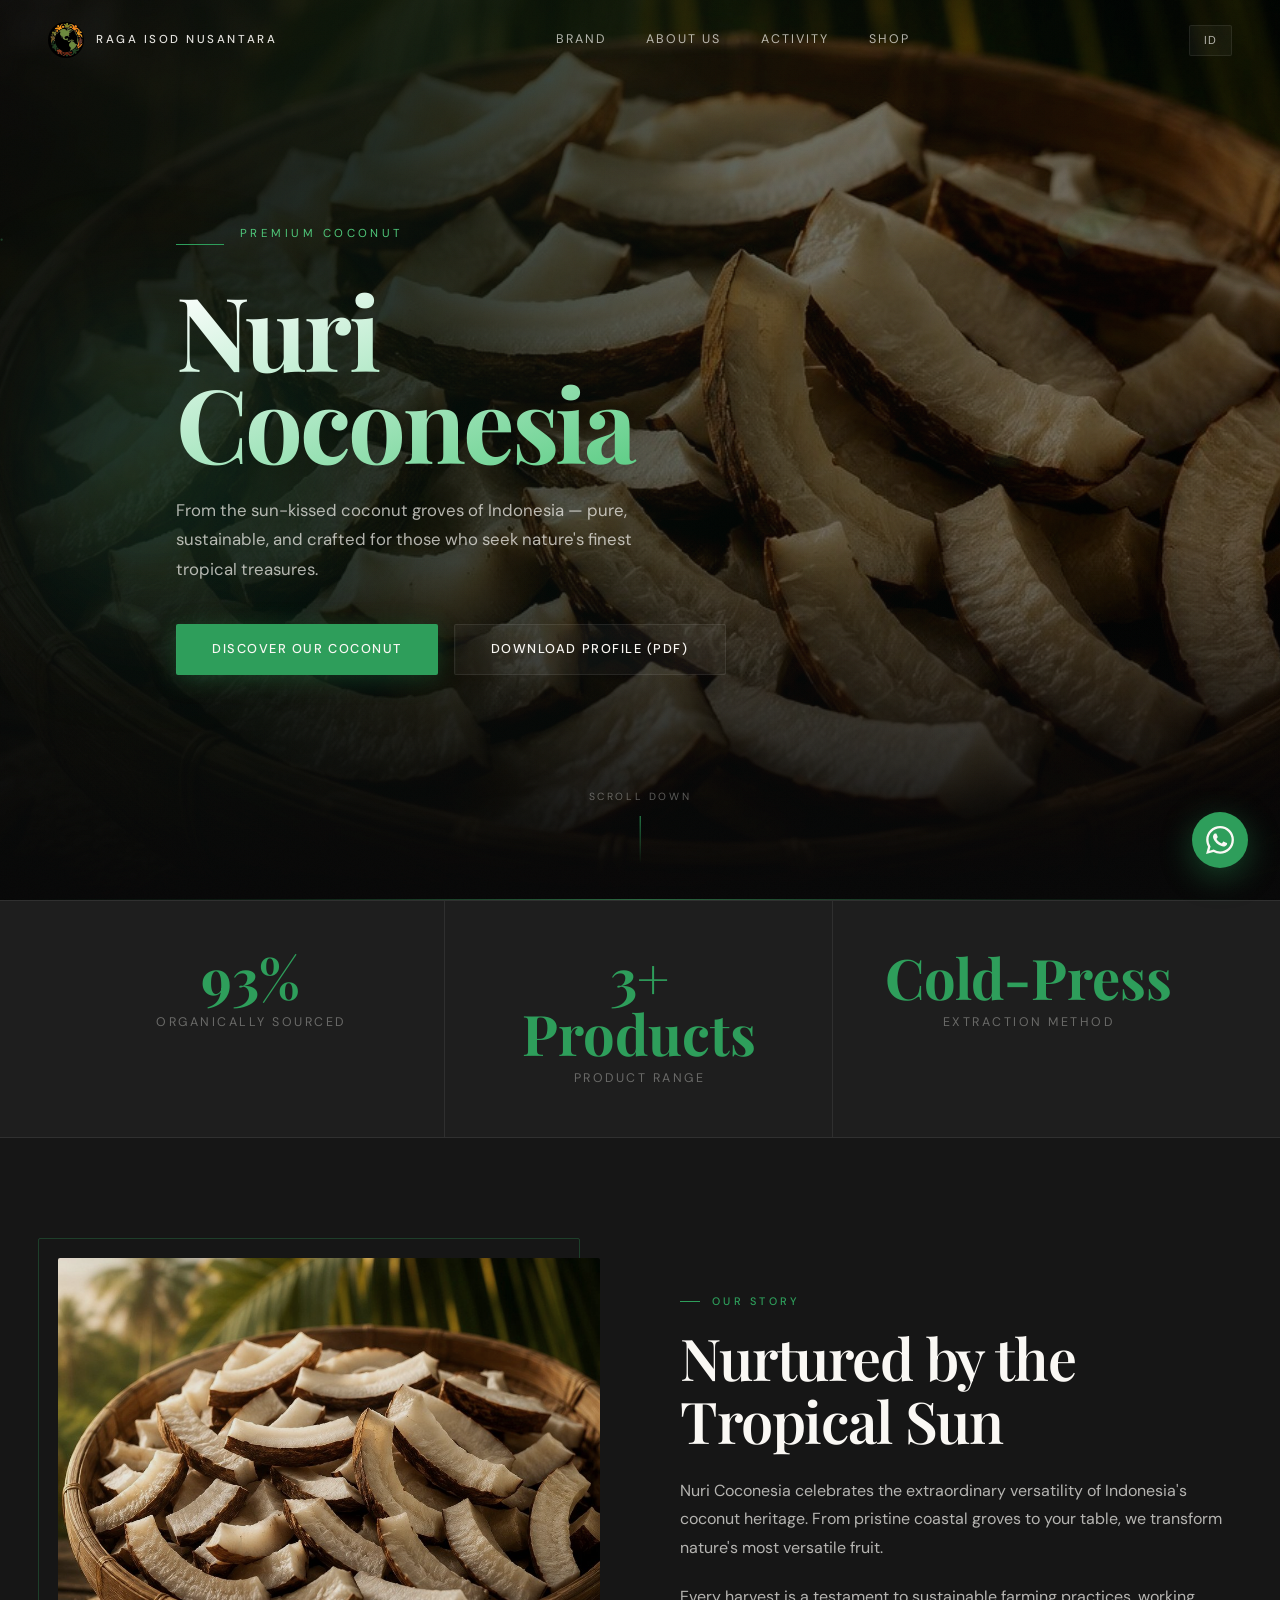
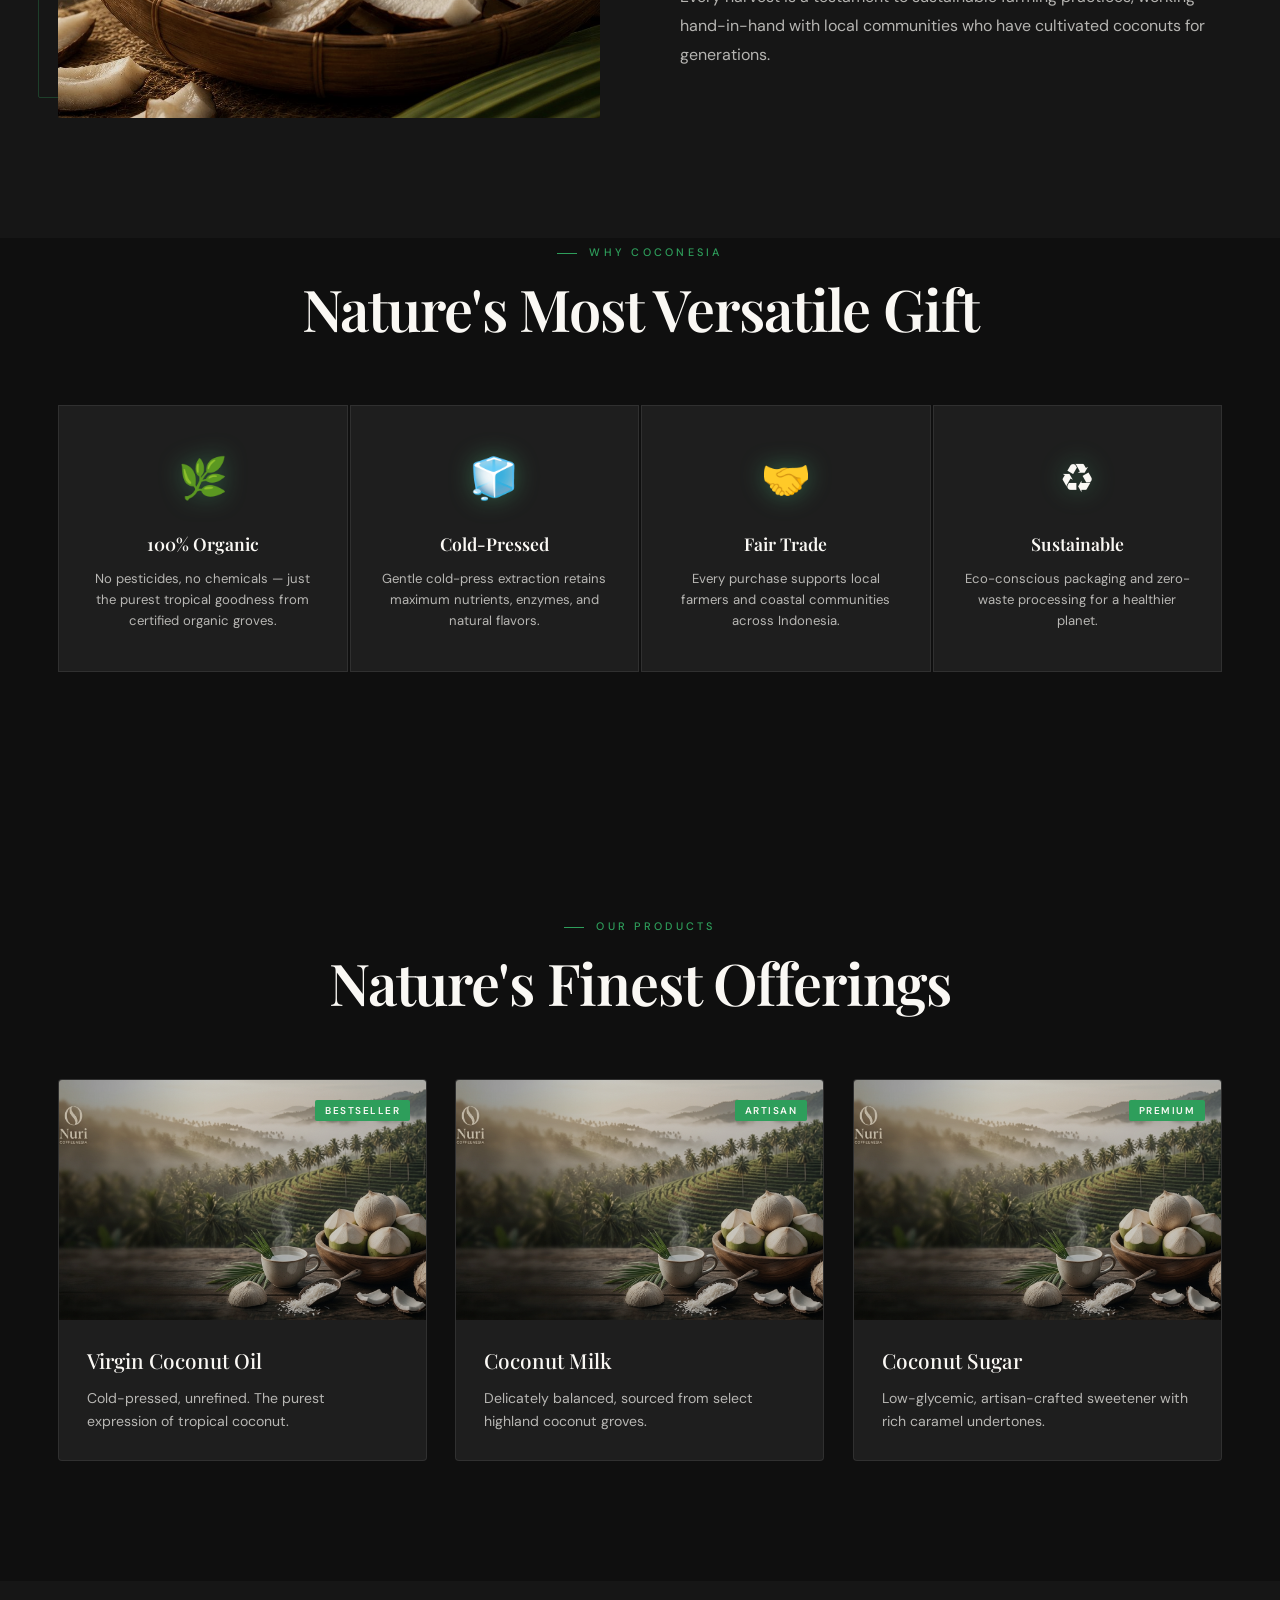
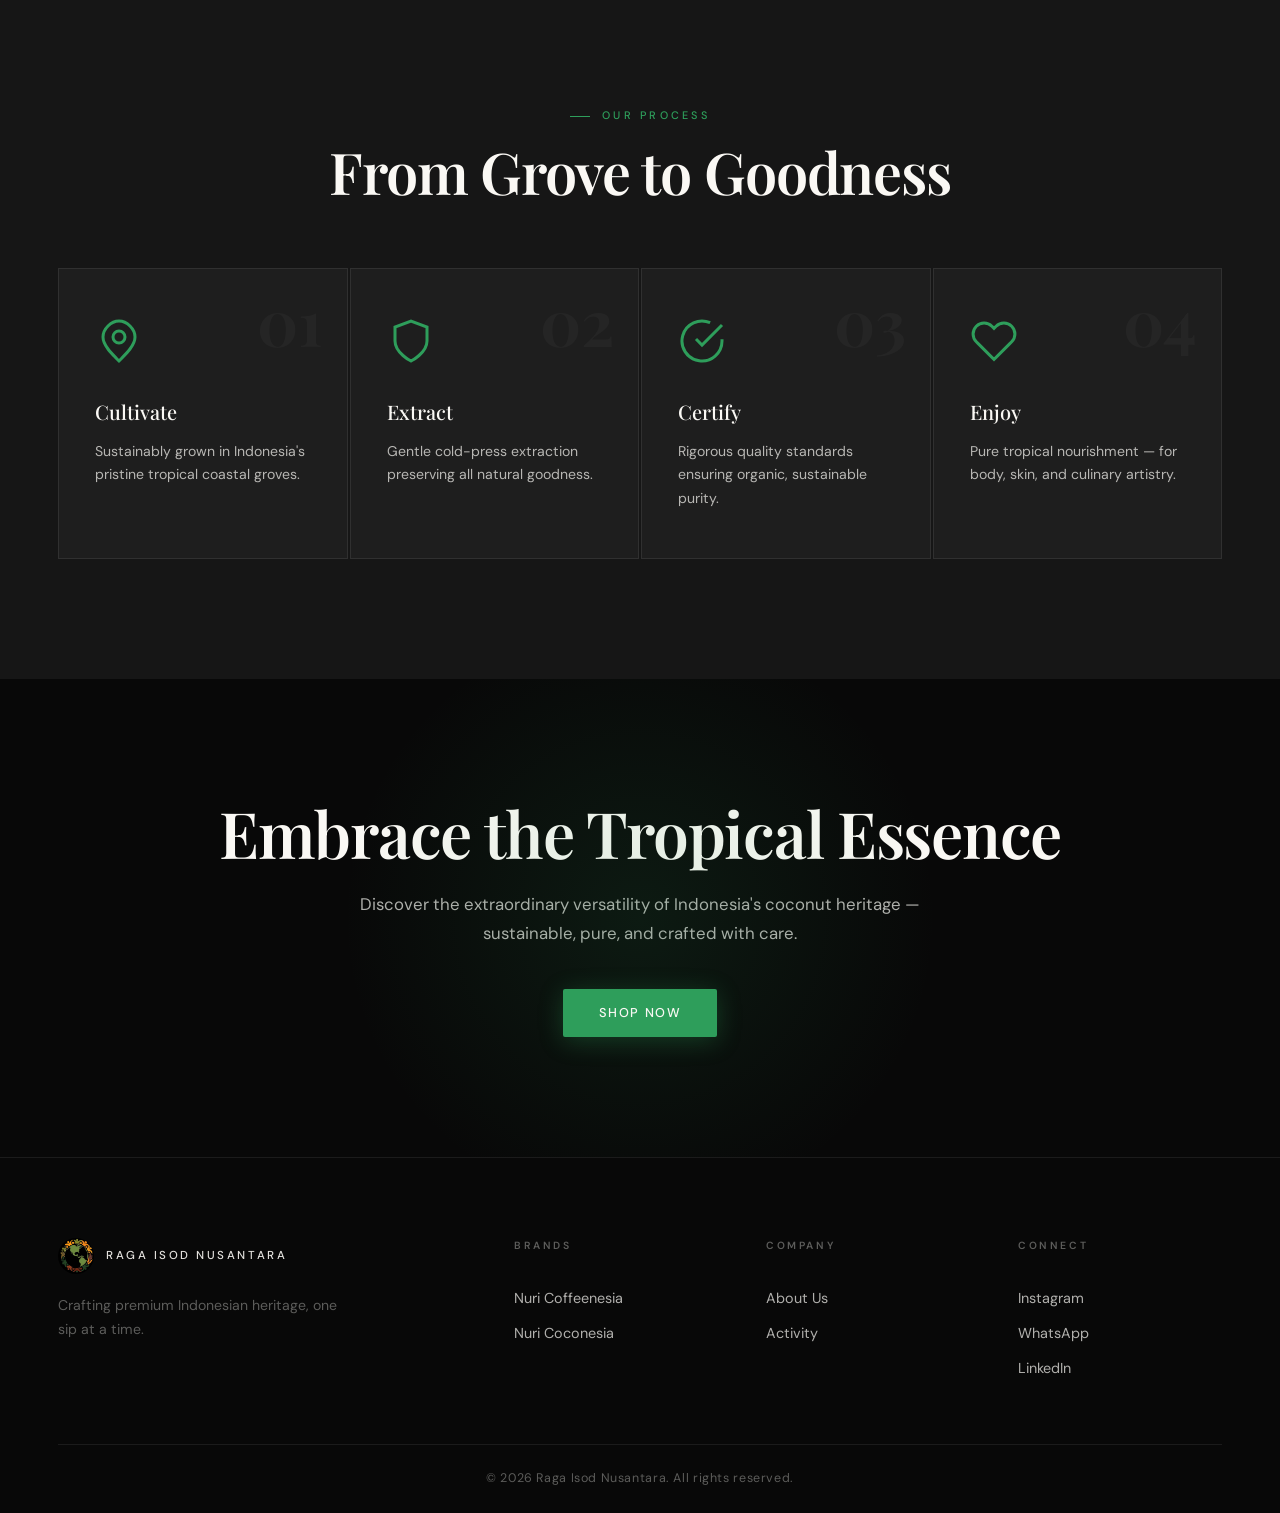
==== commit 08b1ae62: "Add files via upload" ====
--- a/coconesia.html
+++ b/coconesia.html
@@ -11,12 +11,6 @@
   <link rel="stylesheet" href="style.css">
 
   <style>
-    .coconesia-hero .brand-hero-bg {
-      background-image: url('assets/img/coco.png');
-      background-size: cover;
-      background-position: center;
-    }
-
     /* Floating leaf decorations */
     .leaf-deco {
       position: absolute;
@@ -132,7 +126,7 @@
         <a href="company.html#brands" class="nav-link" data-i18n="nav_brand">Brand</a>
         <a href="company.html" class="nav-link" data-i18n="nav_about">About Us</a>
         <a href="company.html#activity" class="nav-link" data-i18n="nav_activity">Activity</a>
-        <a href="#shop" class="nav-link" data-i18n="nav_shop">Shop</a>
+        <a href="https://wa.me/6281293220622?text=Halo%2C%20saya%20ingin%20memesan%20produk%20Nuri." target="_blank" class="nav-link" data-i18n="nav_shop">Shop</a>
       </nav>
       <div class="header-actions">
         <button class="lang-toggle" id="langToggle" aria-label="Switch Language">
@@ -151,7 +145,7 @@
       <a href="company.html#brands" class="mobile-nav-link" data-i18n="nav_brand">Brand</a>
       <a href="company.html" class="mobile-nav-link" data-i18n="nav_about">About Us</a>
       <a href="company.html#activity" class="mobile-nav-link" data-i18n="nav_activity">Activity</a>
-      <a href="#shop" class="mobile-nav-link" data-i18n="nav_shop">Shop</a>
+      <a href="https://wa.me/6281293220622?text=Halo%2C%20saya%20ingin%20memesan%20produk%20Nuri." target="_blank" class="mobile-nav-link" data-i18n="nav_shop">Shop</a>
     </nav>
   </div>
 
@@ -212,7 +206,7 @@
     <div class="container">
       <div class="story-grid">
         <div class="story-image reveal-left">
-          <img src="assets/img/coco.png" alt="Coconut plantation" loading="lazy"
+          <img src="assets/img/coco-hero.jpg" alt="Premium Indonesian copra in a woven basket" loading="lazy"
             onerror="this.src='https://images.unsplash.com/photo-1580984969071-a8da8e424bfa?w=640&q=80'">
         </div>
         <div class="story-text reveal-right">
@@ -364,7 +358,7 @@
       <div class="cta-content reveal-up">
         <h2 class="cta-title" data-i18n="coconesia_cta_title">Embrace the Tropical Essence</h2>
         <p class="cta-desc" data-i18n="coconesia_cta_desc">Discover the extraordinary versatility of Indonesia's coconut heritage — sustainable, pure, and crafted with care.</p>
-        <a href="#shop" class="btn-primary btn-green" data-i18n="shop_now">Shop Now</a>
+        <a href="https://wa.me/6281293220622?text=Halo%2C%20saya%20ingin%20memesan%20produk%20Nuri." target="_blank" class="btn-primary btn-green" data-i18n="shop_now">Shop Now</a>
       </div>
     </div>
   </section>
--- a/style.css
+++ b/style.css
@@ -59,30 +59,25 @@
 img { display: block; max-width: 100%; }
 a { color: inherit; text-decoration: none; }
 
-/* ── Custom Cursor ── */
-body { cursor: none; }
-.cursor {
+/* ── Custom Cursor (ring overlay only, default arrow preserved) ── */
+.cursor-dot { display: none; }
+.cursor-ring {
   position: fixed;
+  width: 36px; height: 36px;
+  border: 1.5px solid rgba(255,255,255,0.45);
+  border-radius: 50%;
   pointer-events: none;
   z-index: 9999;
-  mix-blend-mode: difference;
-}
-.cursor-dot {
-  width: 8px; height: 8px;
-  background: var(--white);
-  border-radius: 50%;
-  transform: translate(-50%,-50%);
-  transition: transform 0.1s;
-}
-.cursor-ring {
-  width: 36px; height: 36px;
-  border: 1px solid rgba(255,255,255,0.5);
-  border-radius: 50%;
-  transform: translate(-50%,-50%);
-  transition: width 0.3s, height 0.3s, opacity 0.3s, transform 0.15s;
-}
-.cursor-ring.hovered { width: 56px; height: 56px; opacity: 0.6; }
-@media (hover: none) { body { cursor: auto; } .cursor { display: none; } }
+  transition: width 0.3s, height 0.3s, opacity 0.3s, border-color 0.3s;
+  opacity: 0;
+}
+.cursor-ring.visible { opacity: 1; }
+.cursor-ring.hovered {
+  width: 52px; height: 52px;
+  border-color: var(--gold);
+  opacity: 0.7;
+}
+@media (hover: none) { .cursor-ring { display: none; } }
 
 /* ── Scrollbar ── */
 ::-webkit-scrollbar { width: 4px; }
@@ -315,15 +310,20 @@
 
 .split-left .split-bg {
   background-image:
-    radial-gradient(ellipse at 30% 60%, rgba(201,169,110,0.25) 0%, transparent 60%),
-    url("data:image/svg+xml,%3Csvg xmlns='http://www.w3.org/2000/svg' width='400' height='400'%3E%3Crect fill='%231a0f06' width='400' height='400'/%3E%3Ccircle cx='200' cy='200' r='120' fill='none' stroke='%23c9a96e' stroke-width='0.5' opacity='0.3'/%3E%3C/svg%3E");
-  background: radial-gradient(ellipse at 30% 60%, rgba(201,169,110,0.18) 0%, transparent 60%),
-    linear-gradient(160deg, #0d0805 0%, #1a0f06 40%, #120b04 100%);
+    linear-gradient(160deg, rgba(13,8,5,0.62) 0%, rgba(26,15,6,0.45) 45%, rgba(18,11,4,0.7) 100%),
+    radial-gradient(ellipse at 30% 60%, rgba(201,169,110,0.20) 0%, transparent 60%),
+    url('assets/img/coffee-hero.jpg');
+  background-size: cover;
+  background-position: 60% center;
 }
 
 .split-right .split-bg {
-  background: radial-gradient(ellipse at 70% 50%, rgba(46,158,91,0.18) 0%, transparent 60%),
-    linear-gradient(160deg, #050f08 0%, #071610 40%, #040e08 100%);
+  background-image:
+    linear-gradient(160deg, rgba(5,15,8,0.6) 0%, rgba(7,22,16,0.42) 45%, rgba(4,14,8,0.7) 100%),
+    radial-gradient(ellipse at 70% 50%, rgba(46,158,91,0.18) 0%, transparent 60%),
+    url('assets/img/coco-hero.jpg');
+  background-size: cover;
+  background-position: 50% center;
 }
 
 .split-panel:hover .split-bg {
@@ -538,24 +538,98 @@
   z-index: 1;
 }
 
+/* Fine film grain layered onto every photographic hero for a tactile finish */
+.coffeenesia-hero .brand-hero-bg::after,
+.coconesia-hero .brand-hero-bg::after,
+.company-hero .brand-hero-bg::after {
+  content: '';
+  position: absolute;
+  inset: 0;
+  background-image: url("data:image/svg+xml,%3Csvg xmlns='http://www.w3.org/2000/svg' width='140' height='140'%3E%3Cfilter id='n'%3E%3CfeTurbulence type='fractalNoise' baseFrequency='0.85' numOctaves='2' stitchTiles='stitch'/%3E%3C/filter%3E%3Crect width='100%25' height='100%25' filter='url(%23n)'/%3E%3C/svg%3E");
+  background-size: 160px;
+  opacity: 0.06;
+  mix-blend-mode: overlay;
+  pointer-events: none;
+}
+
+/* Slow Ken-Burns zoom — driven via the standalone `scale` property so the
+   scroll parallax in script.js (which writes `transform`) composes with it
+   instead of overriding it. */
+.coffeenesia-hero .brand-hero-bg,
+.coconesia-hero .brand-hero-bg {
+  transform-origin: 65% 45%;
+  animation: heroKenBurns 26s ease-in-out infinite alternate;
+}
+@keyframes heroKenBurns {
+  from { scale: 1.05; }
+  to   { scale: 1.15; }
+}
+@media (prefers-reduced-motion: reduce) {
+  .coffeenesia-hero .brand-hero-bg,
+  .coconesia-hero .brand-hero-bg { animation: none; scale: 1.06; }
+}
+
+/* Warm/cool bloom rising behind the headline */
+.coffeenesia-hero .brand-hero-content::before,
+.coconesia-hero .brand-hero-content::before {
+  content: '';
+  position: absolute;
+  z-index: -1;
+  left: -18%; top: 6%;
+  width: 72%; height: 92%;
+  filter: blur(48px);
+  pointer-events: none;
+}
+.coffeenesia-hero .brand-hero-content::before {
+  background: radial-gradient(circle at 30% 50%, rgba(201,169,110,0.16), transparent 62%);
+}
+.coconesia-hero .brand-hero-content::before {
+  background: radial-gradient(circle at 30% 50%, rgba(78,200,130,0.15), transparent 62%);
+}
+
+/* Thin accent seam along the base of each brand hero */
+.coffeenesia-hero::after,
+.coconesia-hero::after {
+  content: '';
+  position: absolute;
+  left: 0; right: 0; bottom: 0;
+  height: 1px; z-index: 4; opacity: 0.5;
+}
+.coffeenesia-hero::after {
+  background: linear-gradient(90deg, transparent, var(--gold-dim) 22%, var(--gold) 50%, var(--gold-dim) 78%, transparent);
+}
+.coconesia-hero::after {
+  background: linear-gradient(90deg, transparent, var(--green-dim) 22%, var(--green-bright) 50%, var(--green-dim) 78%, transparent);
+}
+
+/* ── Coffeenesia hero — real coffee-cherry photograph ── */
 .coffeenesia-hero .brand-hero-bg {
-  background-image: url('assets/img/coffee.png');
+  background-image: url('assets/img/coffee-hero.jpg');
+  background-position: 68% 42%;
+  filter: brightness(0.66) saturate(1.06) contrast(1.03);
 }
 .coffeenesia-hero .brand-hero-overlay {
-  background: linear-gradient(135deg,
-    rgba(8,8,8,0.85) 0%,
-    rgba(26,15,6,0.65) 50%,
-    rgba(8,8,8,0.5) 100%);
-}
-
+  background:
+    linear-gradient(to top, var(--black) 0%, rgba(8,8,8,0) 40%),
+    linear-gradient(102deg,
+      rgba(8,8,8,0.94) 0%, rgba(22,12,5,0.80) 28%,
+      rgba(22,12,5,0.34) 56%, rgba(8,8,8,0.06) 100%),
+    radial-gradient(135% 130% at 28% 46%, transparent 38%, rgba(0,0,0,0.5) 100%);
+}
+
+/* ── Coconesia hero — real copra photograph ── */
 .coconesia-hero .brand-hero-bg {
-  background-image: url('assets/img/coco.png');
+  background-image: url('assets/img/coco-hero.jpg');
+  background-position: 62% 48%;
+  filter: brightness(0.6) saturate(1.05) contrast(1.03);
 }
 .coconesia-hero .brand-hero-overlay {
-  background: linear-gradient(135deg,
-    rgba(8,8,8,0.85) 0%,
-    rgba(5,14,10,0.65) 50%,
-    rgba(8,8,8,0.5) 100%);
+  background:
+    linear-gradient(to top, var(--black) 0%, rgba(8,8,8,0) 40%),
+    linear-gradient(102deg,
+      rgba(8,8,8,0.94) 0%, rgba(5,18,12,0.80) 28%,
+      rgba(5,18,12,0.34) 56%, rgba(8,8,8,0.06) 100%),
+    radial-gradient(135% 130% at 28% 46%, transparent 38%, rgba(0,0,0,0.5) 100%);
 }
 
 .brand-hero-content {
@@ -1201,13 +1275,21 @@
 .brand-card:hover .brand-card-bg { transform: scale(1.08); }
 
 .brand-card-coffee .brand-card-bg {
-  background: radial-gradient(ellipse at 40% 60%, rgba(201,169,110,0.3) 0%, transparent 60%),
-    linear-gradient(160deg, #1a0f06 0%, #2d1a0a 100%);
+  background-image:
+    linear-gradient(160deg, rgba(26,15,6,0.55) 0%, rgba(45,26,10,0.45) 100%),
+    radial-gradient(ellipse at 40% 60%, rgba(201,169,110,0.22) 0%, transparent 60%),
+    url('assets/img/coffee-hero.jpg');
+  background-size: cover;
+  background-position: 60% center;
 }
 
 .brand-card-coconut .brand-card-bg {
-  background: radial-gradient(ellipse at 60% 40%, rgba(46,158,91,0.3) 0%, transparent 60%),
-    linear-gradient(160deg, #071410 0%, #0e2219 100%);
+  background-image:
+    linear-gradient(160deg, rgba(7,20,16,0.55) 0%, rgba(14,34,25,0.45) 100%),
+    radial-gradient(ellipse at 60% 40%, rgba(46,158,91,0.22) 0%, transparent 60%),
+    url('assets/img/coco-hero.jpg');
+  background-size: cover;
+  background-position: center;
 }
 
 .brand-card-overlay {
